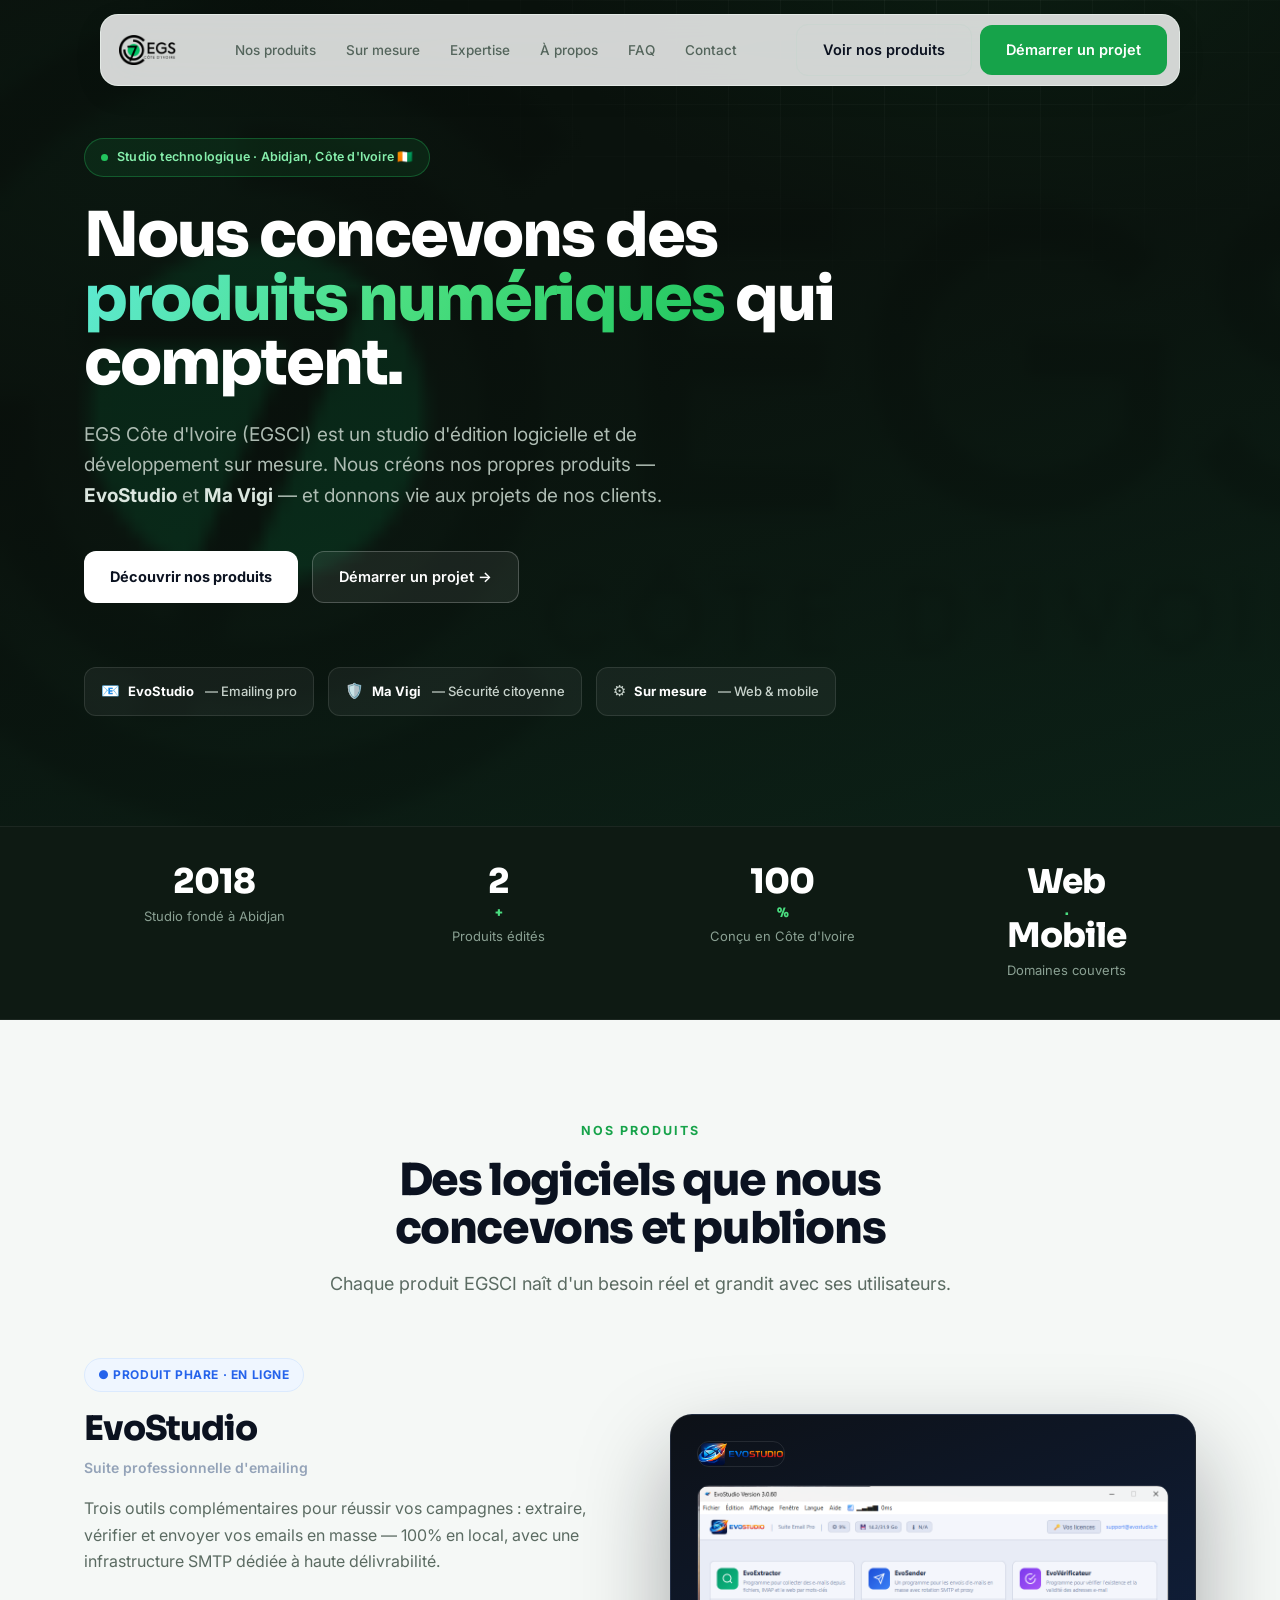
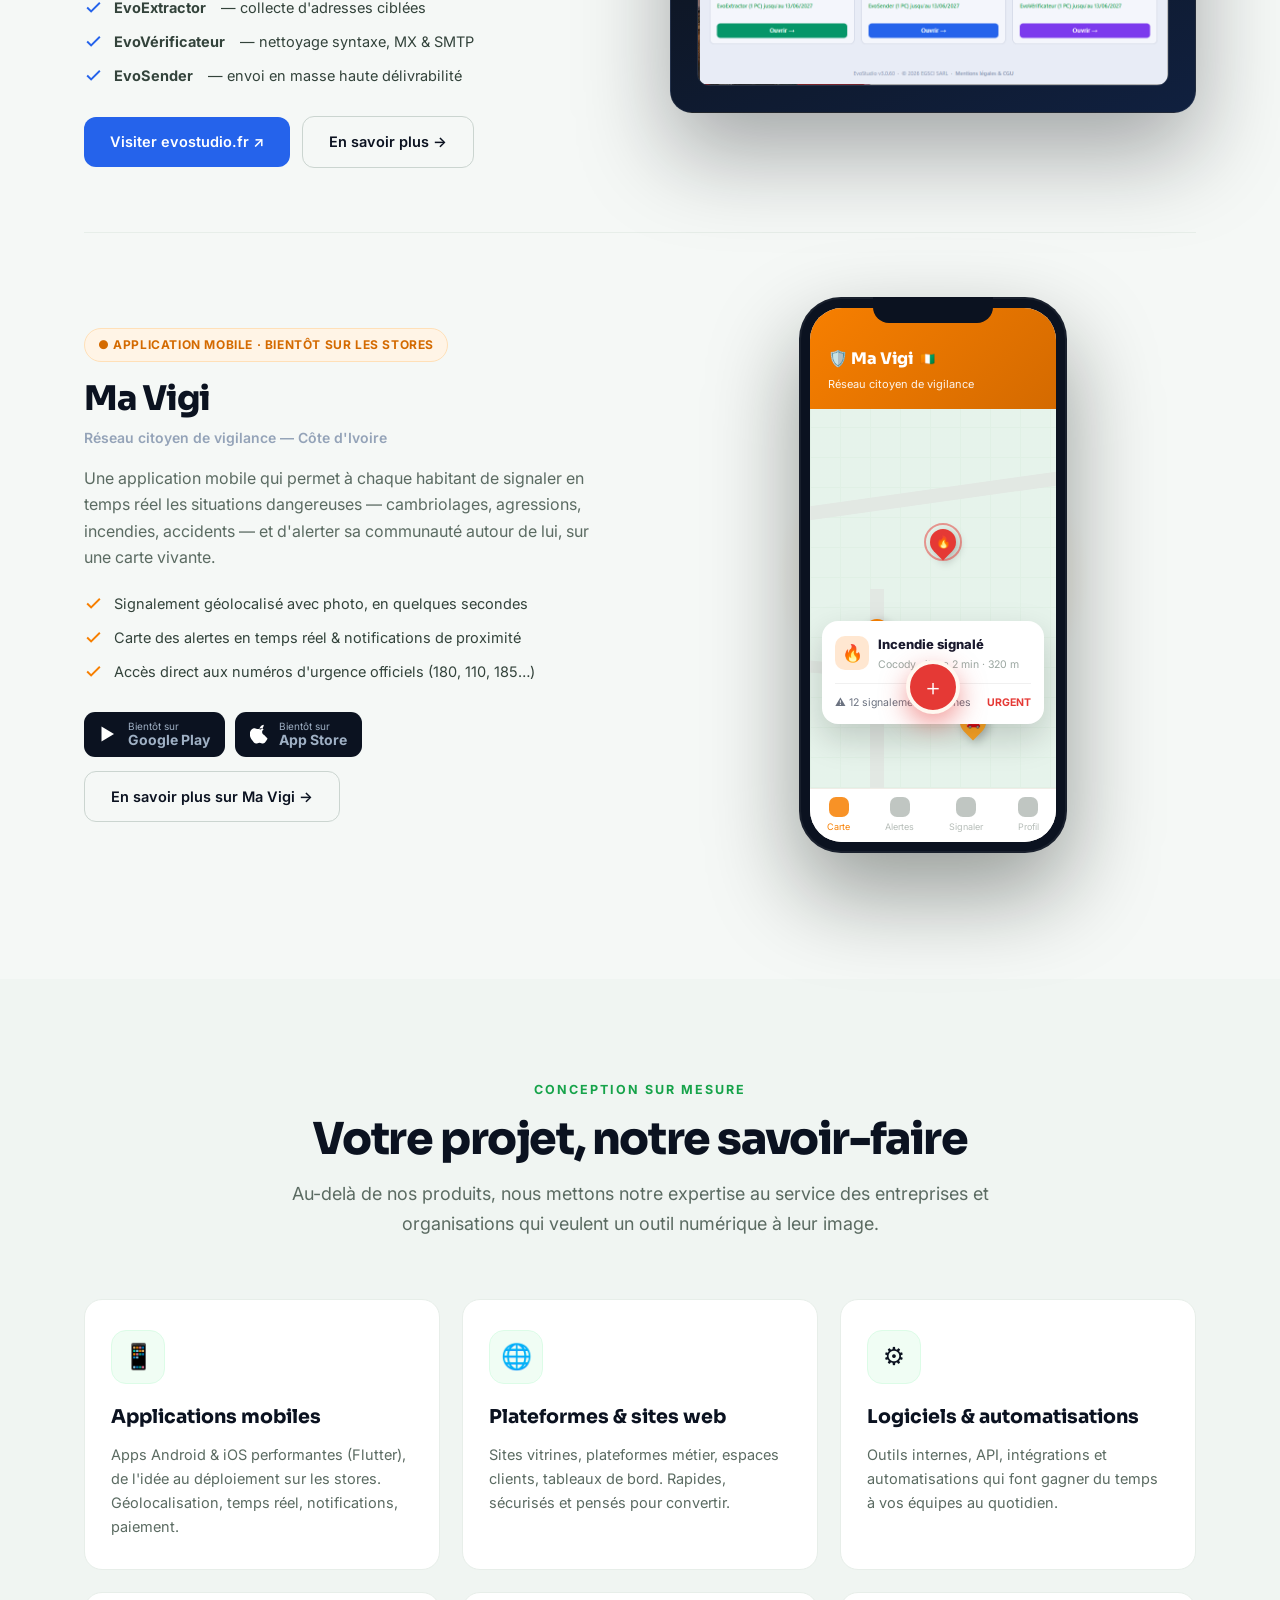
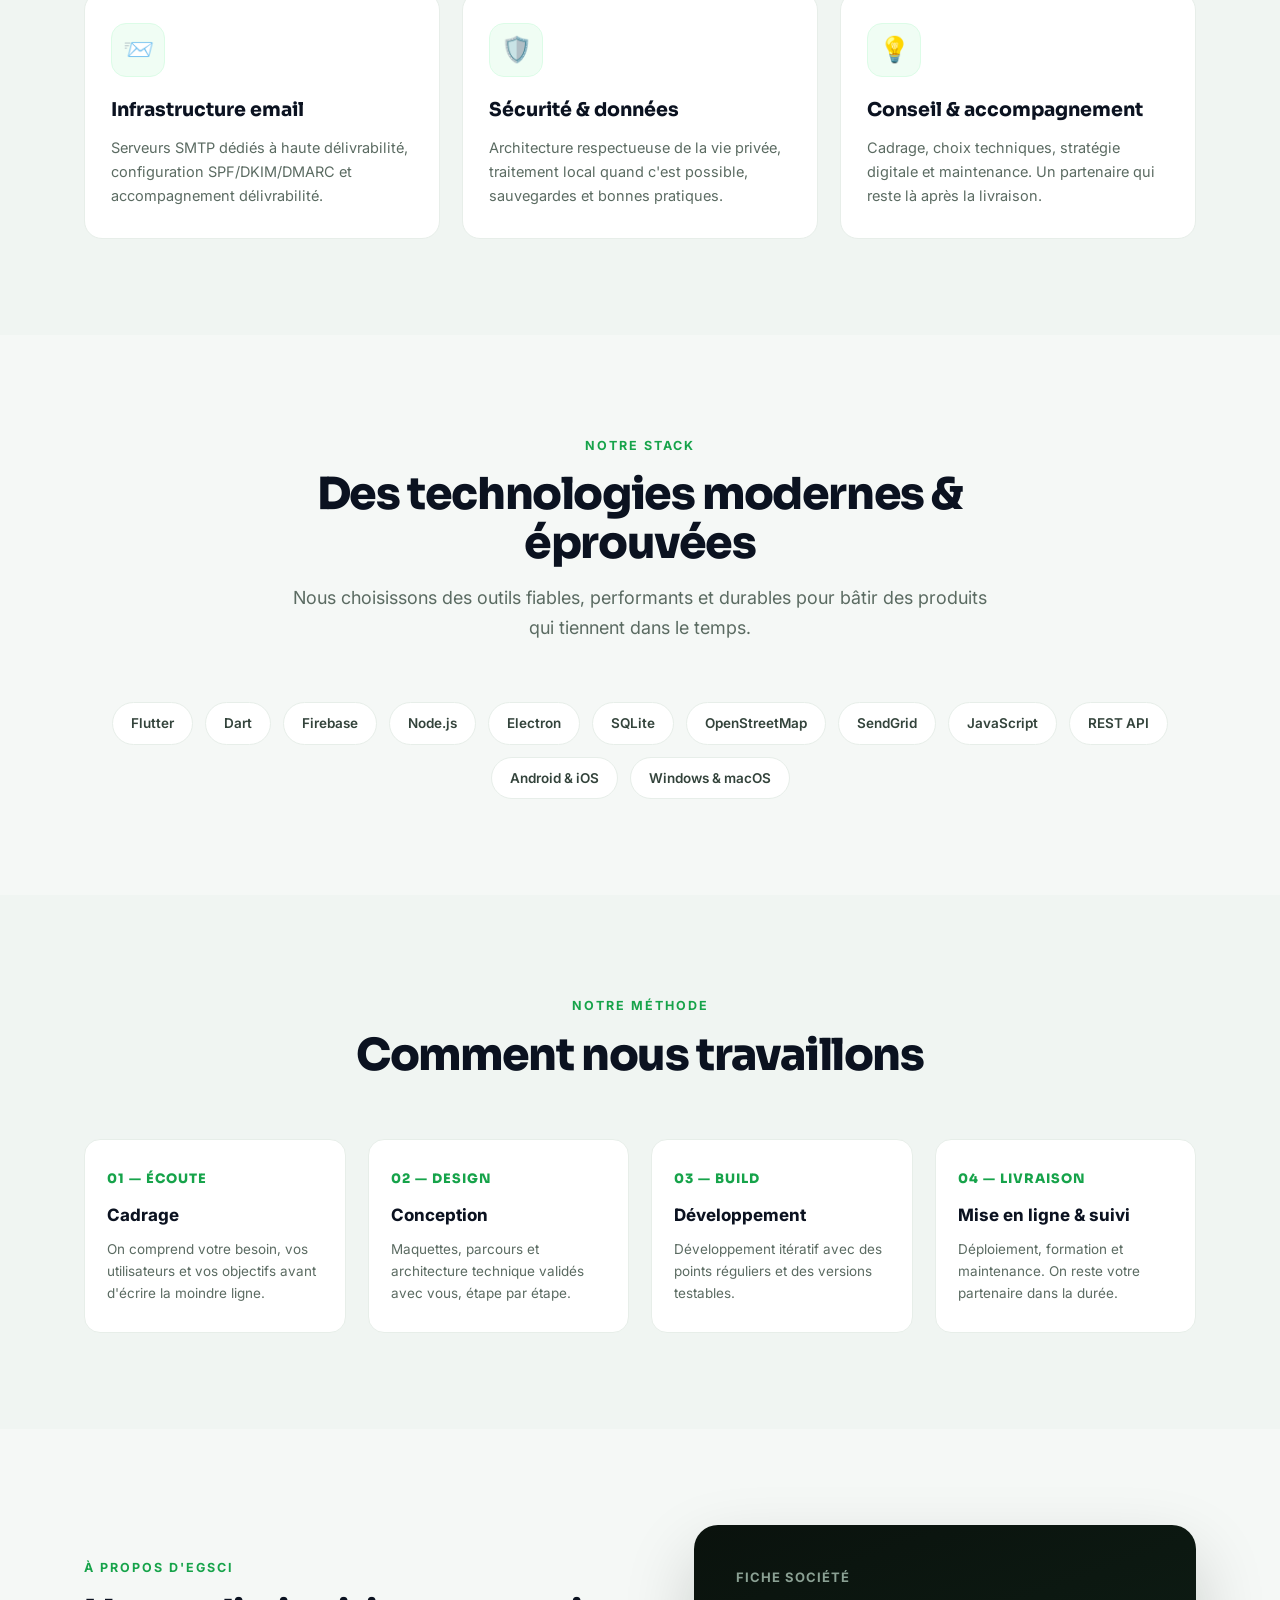
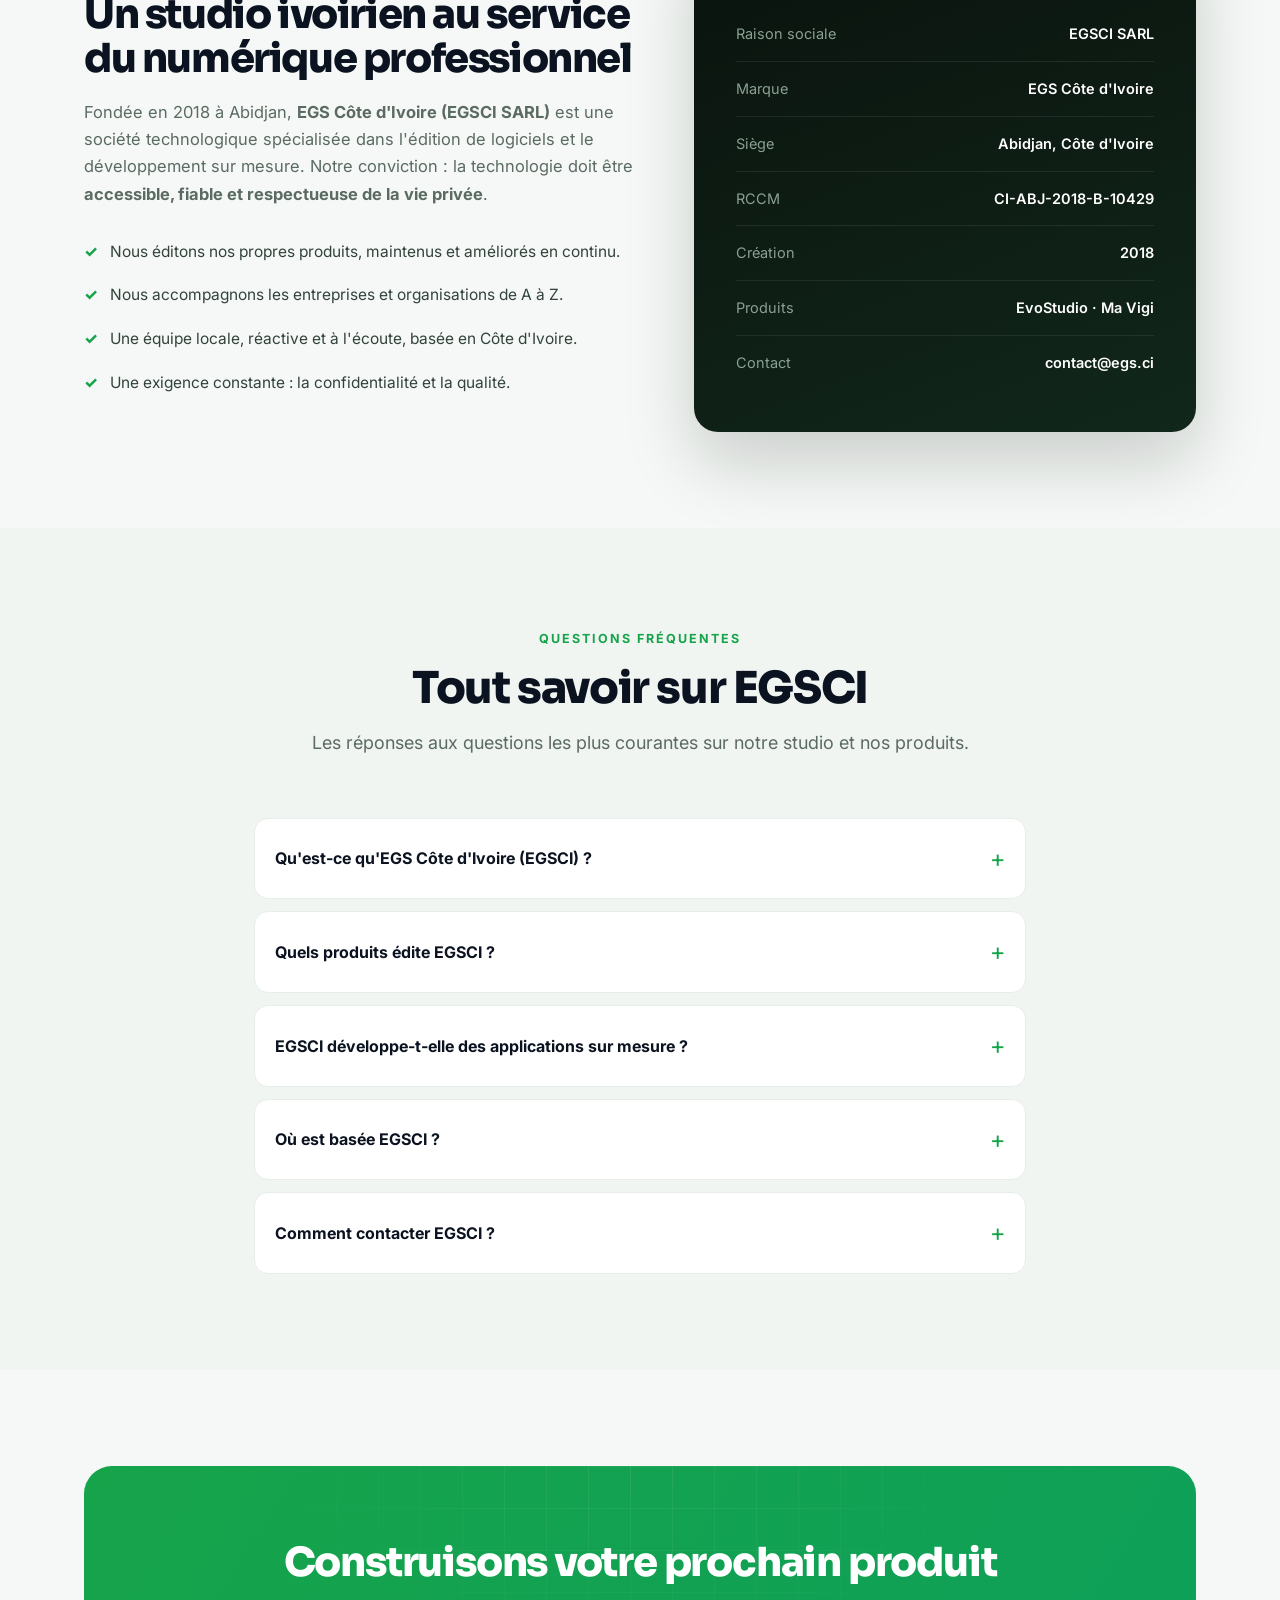
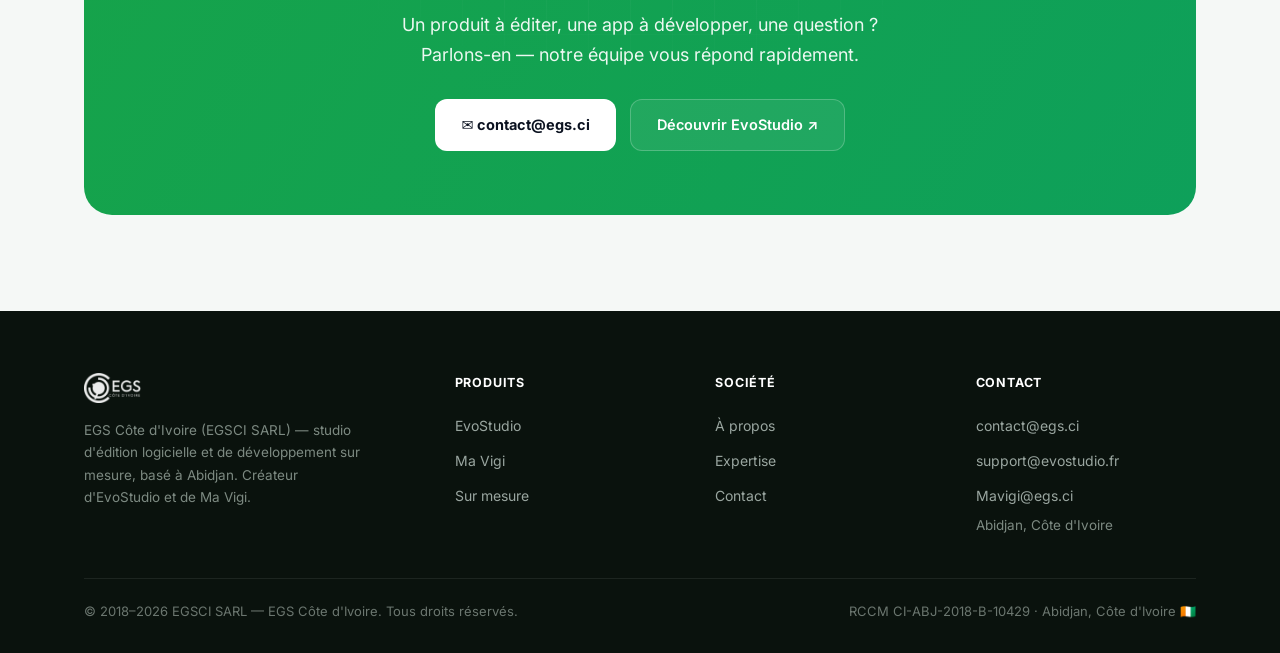
==== index.html @ daf104d6 "Liens Ma Vigi: mavigi.egs.ci -> mavigi.ci" ====
<!DOCTYPE html>
<html lang="fr">
<head>
<meta charset="UTF-8" />
<meta name="viewport" content="width=device-width, initial-scale=1.0" />
<title>EGS Côte d'Ivoire — Studio de logiciels & solutions numériques</title>
<meta name="description" content="EGSCI (EGS Côte d'Ivoire) est un studio technologique basé à Abidjan. Nous éditons des produits — EvoStudio (emailing) et Ma Vigi (sécurité citoyenne) — et concevons des applications sur mesure." />
<meta name="keywords" content="EGSCI, EGS Côte d'Ivoire, EvoStudio, Ma Vigi, développement application Abidjan, logiciel sur mesure Côte d'Ivoire, application mobile Flutter, studio numérique" />
<meta name="author" content="EGSCI SARL" />
<meta name="robots" content="index, follow, max-image-preview:large" />
<meta name="theme-color" content="#0c1410" />
<link rel="canonical" href="https://egs.ci/" />
<link rel="icon" href="/favicon.png" type="image/png" />
<meta property="og:type" content="website" />
<meta property="og:site_name" content="EGS Côte d'Ivoire" />
<meta property="og:locale" content="fr_FR" />
<meta property="og:title" content="EGS Côte d'Ivoire — Studio de logiciels & solutions numériques" />
<meta property="og:description" content="Studio technologique à Abidjan. Éditeur d'EvoStudio et de Ma Vigi, créateur d'applications sur mesure." />
<meta property="og:url" content="https://egs.ci/" />
<meta property="og:image" content="https://egs.ci/logo-egsci.png" />
<meta name="twitter:card" content="summary_large_image" />
<meta name="twitter:title" content="EGS Côte d'Ivoire" />
<meta name="twitter:description" content="Studio de logiciels & solutions numériques — Abidjan, Côte d'Ivoire." />
<meta name="twitter:image" content="https://egs.ci/logo-egsci.png" />
<script type="application/ld+json">
{"@context":"https://schema.org","@graph":[
 {"@type":"Organization","@id":"https://egs.ci/#org","name":"EGS Côte d'Ivoire","legalName":"EGSCI SARL","alternateName":"EGSCI","url":"https://egs.ci/","logo":"https://egs.ci/logo-egsci.png","email":"contact@egs.ci","foundingDate":"2018","address":{"@type":"PostalAddress","addressLocality":"Abidjan","addressCountry":"CI"},"areaServed":["CI","FR"],"identifier":"RCCM CI-ABJ-2018-B-10429","makesOffer":[{"@type":"Offer","itemOffered":{"@type":"SoftwareApplication","name":"EvoStudio","applicationCategory":"BusinessApplication"}},{"@type":"Offer","itemOffered":{"@type":"MobileApplication","name":"Ma Vigi","applicationCategory":"LifestyleApplication"}}]},
 {"@type":"WebSite","@id":"https://egs.ci/#website","url":"https://egs.ci/","name":"EGS Côte d'Ivoire","inLanguage":"fr-FR","publisher":{"@id":"https://egs.ci/#org"}},
 {"@type":"SoftwareApplication","name":"EvoStudio","operatingSystem":"Windows, macOS","applicationCategory":"BusinessApplication","url":"https://evostudio.fr/","inLanguage":"fr-FR","publisher":{"@id":"https://egs.ci/#org"},"description":"Suite professionnelle d'emailing : extraction, vérification et envoi d'emails en masse."},
 {"@type":"MobileApplication","name":"Ma Vigi","operatingSystem":"Android, iOS","applicationCategory":"LifestyleApplication","url":"https://mavigi.ci/","inLanguage":"fr-FR","publisher":{"@id":"https://egs.ci/#org"},"description":"Application de signalement de dangers et de vigilance citoyenne en Côte d'Ivoire."},
 {"@type":"FAQPage","@id":"https://egs.ci/#faq","mainEntity":[
   {"@type":"Question","name":"Qu'est-ce qu'EGS Côte d'Ivoire (EGSCI) ?","acceptedAnswer":{"@type":"Answer","text":"EGSCI SARL est une société technologique ivoirienne fondée en 2018 à Abidjan, spécialisée dans l'édition de logiciels et le développement d'applications sur mesure. Elle édite la suite d'emailing EvoStudio et l'application de sécurité citoyenne Ma Vigi."}},
   {"@type":"Question","name":"Quels produits édite EGSCI ?","acceptedAnswer":{"@type":"Answer","text":"EGSCI édite EvoStudio, une suite professionnelle d'emailing (extraction, vérification et envoi d'emails en masse), et Ma Vigi, une application mobile de signalement de dangers et de vigilance citoyenne en Côte d'Ivoire."}},
   {"@type":"Question","name":"EGSCI développe-t-elle des applications sur mesure ?","acceptedAnswer":{"@type":"Answer","text":"Oui. Au-delà de ses propres produits, EGSCI conçoit des applications mobiles Android et iOS, des plateformes web, des logiciels métier et des automatisations pour les entreprises et organisations."}},
   {"@type":"Question","name":"Où est basée EGSCI ?","acceptedAnswer":{"@type":"Answer","text":"EGSCI est basée à Abidjan, en Côte d'Ivoire (RCCM CI-ABJ-2018-B-10429), et intervient localement comme à l'international."}},
   {"@type":"Question","name":"Comment contacter EGSCI ?","acceptedAnswer":{"@type":"Answer","text":"Par email à contact@egs.ci pour toute demande générale, partenariat ou projet de développement sur mesure."}}
 ]}
]}
</script>
<link rel="preconnect" href="https://fonts.googleapis.com" crossorigin />
<link rel="preconnect" href="https://fonts.gstatic.com" crossorigin />
<link href="https://fonts.googleapis.com/css2?family=Inter:wght@400;500;600;700;800;900&family=Sora:wght@600;700;800&display=swap" rel="stylesheet" />
<style>
:root{
  --green:#16a34a;--green-2:#0ea05a;--green-dark:#15803d;--green-dim:#dcfce7;--green-soft:#f0fdf4;
  --ci-orange:#f77f00;--ci-orange-dk:#d46a00;--ci-green:#009a44;--ci-red:#e53935;
  --evo-blue:#2563eb;--evo-blue-dk:#1d4ed8;
  --ink:#0b1220;--slate:#5b6b62;--slate-2:#94a3b8;
  --line:#e7eee9;
  --bg:#f5f8f6;--bg2:#ffffff;--bg3:#f0f5f2;
  --night:#0a120d;--night-2:#0e1a13;
}
*{margin:0;padding:0;box-sizing:border-box}
html{scroll-behavior:smooth}
body{font-family:'Inter',system-ui,sans-serif;background:var(--bg);color:var(--ink);line-height:1.65;-webkit-font-smoothing:antialiased;overflow-x:hidden}
a{text-decoration:none;color:inherit}
img{max-width:100%;height:auto;display:block}
h1,h2,h3,.font-display{font-family:'Sora','Inter',sans-serif}
.wrap{max-width:1160px;margin:0 auto;padding:0 24px}
.btn{display:inline-flex;align-items:center;gap:8px;font-weight:600;font-size:14.5px;padding:13px 26px;cursor:pointer;border:none;transition:all .2s;font-family:inherit;white-space:nowrap;border-radius:12px}
.btn-primary{background:var(--green);color:#fff}
.btn-primary:hover{background:var(--green-dark);box-shadow:0 12px 28px rgba(22,163,74,.32);transform:translateY(-2px)}
.btn-white{background:#fff;color:var(--ink);font-weight:700}
.btn-white:hover{transform:translateY(-2px);box-shadow:0 14px 34px rgba(0,0,0,.28)}
.btn-ghost{background:rgba(255,255,255,.07);color:#fff;border:1px solid rgba(255,255,255,.22)}
.btn-ghost:hover{background:rgba(255,255,255,.14);border-color:rgba(255,255,255,.4)}
.btn-outline{background:transparent;color:var(--ink);border:1px solid #cbd5d0}
.btn-outline:hover{border-color:var(--green);color:var(--green);background:var(--green-soft)}

/* NAV */
.nav-wrap{position:sticky;top:14px;z-index:100;padding:0 24px;pointer-events:none}
.nav{max-width:1080px;margin:0 auto;display:flex;align-items:center;justify-content:space-between;
  background:rgba(255,255,255,.82);backdrop-filter:blur(20px) saturate(160%);-webkit-backdrop-filter:blur(20px) saturate(160%);
  border:1px solid rgba(231,238,233,.9);border-radius:18px;padding:9px 12px 9px 18px;gap:16px;pointer-events:all;box-shadow:0 8px 30px rgba(11,18,13,.07)}
.brand{display:flex;align-items:center;gap:10px;flex-shrink:0}
.brand img{height:30px;width:auto}
.nav-links{display:flex;gap:2px;align-items:center}
.nav-links a{color:#54655c;font-weight:500;font-size:13.5px;padding:9px 14px;border-radius:10px;transition:all .15s}
.nav-links a:hover{color:var(--ink);background:#eef5f0}
.nav-cta{display:flex;gap:8px;align-items:center;flex-shrink:0}
.nav-burger{display:none;background:none;border:none;cursor:pointer;padding:6px;color:var(--ink)}
.nav-burger svg{display:block;width:22px;height:22px;stroke:currentColor;fill:none;stroke-width:2;stroke-linecap:round}
.drawer{display:none;position:fixed;inset:0;z-index:200}
.drawer.open{display:block}
.drawer-bg{position:absolute;inset:0;background:rgba(0,0,0,.55);backdrop-filter:blur(3px)}
.drawer-panel{position:absolute;top:0;right:0;bottom:0;width:280px;background:var(--night);padding:26px 22px;display:flex;flex-direction:column;gap:4px}
.drawer-panel a{color:rgba(255,255,255,.78);font-size:15px;font-weight:500;padding:14px 0;border-bottom:1px solid rgba(255,255,255,.08)}
.drawer-panel .btn{margin-top:18px;justify-content:center}
.drawer-close{align-self:flex-end;background:none;border:none;color:#9aa6a0;cursor:pointer;padding:4px;margin-bottom:6px}
.drawer-close svg{width:24px;height:24px;stroke:currentColor;fill:none;stroke-width:2;stroke-linecap:round}
@media(max-width:900px){.nav-links{display:none}.nav-cta .btn-outline{display:none}.nav-burger{display:block}}

/* HERO */
.hero{position:relative;overflow:hidden;padding:138px 0 110px;margin-top:-72px;
  background:
   radial-gradient(900px 500px at 80% -5%,rgba(34,197,94,.28),transparent 55%),
   radial-gradient(700px 500px at 10% 20%,rgba(14,160,90,.16),transparent 55%),
   linear-gradient(165deg,#0a120d 50%,#0c2117 100%)}
.hero:after{content:"";position:absolute;inset:0;background-image:linear-gradient(rgba(255,255,255,.04) 1px,transparent 1px),linear-gradient(90deg,rgba(255,255,255,.04) 1px,transparent 1px);background-size:52px 52px;mask-image:radial-gradient(800px 460px at 72% 0,#000,transparent 72%);pointer-events:none;z-index:2}
.hero-video{position:absolute;inset:0;width:100%;height:100%;object-fit:cover;z-index:0;opacity:.5}
.hero-overlay{position:absolute;inset:0;z-index:1;pointer-events:none;background:linear-gradient(165deg,rgba(10,18,13,.78) 35%,rgba(12,33,23,.72) 100%)}
.hero .wrap{position:relative;z-index:3}
.eyebrow{display:inline-flex;align-items:center;gap:9px;background:rgba(34,197,94,.1);border:1px solid rgba(34,197,94,.32);color:#86efac;font-size:12.5px;font-weight:600;padding:8px 16px;border-radius:999px;margin-bottom:26px;letter-spacing:.2px}
.eyebrow .dot{width:7px;height:7px;border-radius:50%;background:#22c55e;animation:pulse 2.2s infinite}
@keyframes pulse{0%{box-shadow:0 0 0 0 rgba(34,197,94,.55)}70%{box-shadow:0 0 0 9px rgba(34,197,94,0)}100%{box-shadow:0 0 0 0 rgba(34,197,94,0)}}
.hero h1{color:#fff;font-size:62px;line-height:1.04;font-weight:800;letter-spacing:-2px;max-width:880px;margin-bottom:24px}
.hero h1 .hl{background:linear-gradient(120deg,#5eead4,#4ade80,#22c55e);-webkit-background-clip:text;background-clip:text;-webkit-text-fill-color:transparent}
.hero p.sub{color:#aebcb3;font-size:19px;max-width:640px;margin-bottom:40px;line-height:1.6}
.hero-cta{display:flex;gap:14px;flex-wrap:wrap}
.hero-meta{display:flex;gap:14px;margin-top:64px;flex-wrap:wrap}
.chip{display:inline-flex;align-items:center;gap:8px;background:rgba(255,255,255,.05);border:1px solid rgba(255,255,255,.1);border-radius:12px;padding:11px 16px;color:#c8d3cc;font-size:13px;font-weight:500}
.chip b{color:#fff}
.chip .ic{font-size:15px}
@media(max-width:900px){.hero{padding:120px 0 80px}.hero h1{font-size:40px;letter-spacing:-1px}.hero p.sub{font-size:17px}}

/* MARQUEE / stats */
.stat-band{background:var(--night-2);border-top:1px solid rgba(255,255,255,.06);border-bottom:1px solid rgba(255,255,255,.06)}
.stat-band .wrap{display:grid;grid-template-columns:repeat(4,1fr);gap:24px;padding-top:38px;padding-bottom:38px}
.stat{text-align:center}
.stat b{display:block;font-family:'Sora';color:#fff;font-size:34px;font-weight:800;letter-spacing:-1px;line-height:1}
.stat b .u{color:#4ade80}
.stat span{color:#8aa093;font-size:13px;margin-top:7px;display:block}
@media(max-width:680px){.stat-band .wrap{grid-template-columns:1fr 1fr;gap:30px 16px}}

/* SECTION */
section{padding:96px 0}
.sec-head{max-width:720px;margin:0 auto 60px;text-align:center}
.kicker{display:inline-block;color:var(--green);font-weight:700;font-size:12.5px;letter-spacing:2px;text-transform:uppercase;margin-bottom:14px}
.sec-head h2{font-size:44px;font-weight:800;letter-spacing:-1.4px;line-height:1.1;margin-bottom:16px}
.sec-head p{color:var(--slate);font-size:18px}
@media(max-width:900px){section{padding:70px 0}.sec-head h2{font-size:32px}}

/* PRODUITS — featured rows */
.prod{display:grid;grid-template-columns:1fr 1fr;gap:60px;align-items:center;margin-bottom:30px}
.prod.rev .prod-visual{order:2}
.prod-tag{display:inline-flex;align-items:center;gap:8px;font-size:12px;font-weight:700;letter-spacing:.6px;text-transform:uppercase;padding:6px 13px;border-radius:999px;margin-bottom:18px}
.prod h3{font-size:34px;font-weight:800;letter-spacing:-1px;line-height:1.12;margin-bottom:8px}
.prod .role{color:var(--slate-2);font-size:14px;font-weight:600;margin-bottom:16px}
.prod p.desc{color:var(--slate);font-size:16px;margin-bottom:22px}
.feat{list-style:none;margin-bottom:28px;display:grid;gap:10px}
.feat li{display:flex;gap:11px;align-items:flex-start;font-size:14.5px;color:#33433b}
.feat li svg{width:19px;height:19px;flex-shrink:0;margin-top:2px}
.prod-cta{display:flex;gap:12px;flex-wrap:wrap;align-items:center}
.store-badges{display:flex;gap:10px;flex-wrap:wrap}
.store{display:inline-flex;align-items:center;gap:9px;background:#0b1220;color:#fff;border-radius:11px;padding:9px 15px;font-size:12px;line-height:1.1}
.store b{font-size:14px;font-weight:700;display:block}
.store span{font-size:10px;color:#9fb0c4}
.store svg{width:20px;height:20px;fill:#fff}
.soon{font-size:12.5px;color:var(--ci-orange-dk);font-weight:700;background:#fff4e6;border:1px solid #ffe0b8;padding:7px 13px;border-radius:999px}

/* EvoStudio visual */
.evo-frame{background:linear-gradient(160deg,#0d1117,#10203f);border-radius:22px;padding:26px;box-shadow:0 40px 90px rgba(13,17,23,.35);border:1px solid rgba(255,255,255,.08)}
.evo-frame img{border-radius:12px;border:1px solid rgba(255,255,255,.1)}
.evo-frame .evlogo{height:26px;margin-bottom:18px;opacity:.96}

/* Ma Vigi phone mockup */
.phone-stage{display:flex;justify-content:center;position:relative}
.phone-stage:before{content:"";position:absolute;width:340px;height:340px;border-radius:50%;background:radial-gradient(circle,rgba(247,127,0,.22),transparent 65%);top:50%;left:50%;transform:translate(-50%,-50%);z-index:0}
.phone{position:relative;z-index:2;width:268px;height:556px;background:#0b1220;border-radius:42px;padding:11px;box-shadow:0 40px 90px rgba(11,18,13,.4),inset 0 0 0 2px rgba(255,255,255,.06)}
.phone .screen{width:100%;height:100%;border-radius:32px;overflow:hidden;position:relative;background:#fff8f0;display:flex;flex-direction:column}
.phone .notch{position:absolute;top:0;left:50%;transform:translateX(-50%);width:120px;height:26px;background:#0b1220;border-radius:0 0 16px 16px;z-index:5}
.mv-top{background:linear-gradient(135deg,var(--ci-orange),var(--ci-orange-dk));color:#fff;padding:38px 18px 16px;flex-shrink:0}
.mv-top .t{font-family:'Sora';font-weight:800;font-size:16px;display:flex;align-items:center;gap:7px}
.mv-top .s{font-size:11px;opacity:.92;margin-top:2px}
.mv-map{flex:1;position:relative;background:
  linear-gradient(rgba(0,154,68,.06),rgba(0,154,68,.06)),
  repeating-linear-gradient(0deg,#eef5ef 0 1px,transparent 1px 30px),
  repeating-linear-gradient(90deg,#eef5ef 0 1px,transparent 1px 30px),#f4f9f5;overflow:hidden}
.mv-road{position:absolute;background:#e2e8e3}
.pin{position:absolute;width:26px;height:26px;border-radius:50% 50% 50% 0;transform:rotate(-45deg);box-shadow:0 4px 10px rgba(0,0,0,.25);display:flex;align-items:center;justify-content:center}
.pin i{transform:rotate(45deg);font-style:normal;font-size:12px}
.pin.r{background:var(--ci-red)}.pin.o{background:var(--ci-orange)}.pin.y{background:#ffa726}
.pin.pulse:after{content:"";position:absolute;inset:-6px;border-radius:50%;border:2px solid var(--ci-red);opacity:.5;animation:ping 1.8s infinite}
@keyframes ping{0%{transform:scale(.7);opacity:.6}100%{transform:scale(1.8);opacity:0}}
.mv-card{position:absolute;left:12px;right:12px;bottom:64px;background:#fff;border-radius:16px;padding:13px;box-shadow:0 14px 34px rgba(11,18,13,.18);z-index:4}
.mv-card .hd{display:flex;align-items:center;gap:9px}
.mv-card .ico{width:34px;height:34px;border-radius:10px;background:#ffe7d1;display:flex;align-items:center;justify-content:center;font-size:17px}
.mv-card .ti{font-weight:800;font-size:13px;color:#1a1a2e}
.mv-card .me{font-size:10.5px;color:#9aa6a0}
.mv-card .bar{height:1px;background:#f0f0f0;margin:10px 0}
.mv-card .row{display:flex;justify-content:space-between;font-size:10.5px;color:#6b7280}
.mv-tab{height:54px;background:#fff;border-top:1px solid #f0ece6;display:flex;align-items:center;justify-content:space-around;flex-shrink:0}
.mv-tab .tb{display:flex;flex-direction:column;align-items:center;gap:3px;font-size:9px;color:#b6bdb8}
.mv-tab .tb.on{color:var(--ci-orange)}
.mv-tab .tb .d{width:20px;height:20px;border-radius:7px;background:currentColor;opacity:.85}
.mv-fab{position:absolute;bottom:74px;left:50%;transform:translateX(-50%);width:54px;height:54px;border-radius:50%;background:var(--ci-red);box-shadow:0 10px 26px rgba(229,57,53,.5);display:flex;align-items:center;justify-content:center;color:#fff;font-size:22px;z-index:6;border:4px solid #fff8f0}
@media(max-width:900px){.prod{grid-template-columns:1fr;gap:34px}.prod.rev .prod-visual{order:0}.prod h3{font-size:28px}}

/* SUR MESURE */
.svc-grid{display:grid;grid-template-columns:repeat(3,1fr);gap:22px}
.svc{background:var(--bg2);border:1px solid var(--line);border-radius:18px;padding:30px 26px;transition:.2s;position:relative;overflow:hidden}
.svc:hover{transform:translateY(-5px);box-shadow:0 22px 46px rgba(11,40,24,.1);border-color:#c9e6d4}
.svc .ic{width:54px;height:54px;border-radius:15px;background:var(--green-soft);border:1px solid var(--green-dim);display:flex;align-items:center;justify-content:center;font-size:25px;margin-bottom:18px}
.svc h4{font-size:19px;font-weight:750;margin-bottom:10px;font-family:'Sora'}
.svc p{color:var(--slate);font-size:14.5px}
@media(max-width:900px){.svc-grid{grid-template-columns:1fr}}

/* TECH strip */
.tech{display:flex;flex-wrap:wrap;gap:12px;justify-content:center;margin-top:8px}
.tech span{background:var(--bg2);border:1px solid var(--line);border-radius:999px;padding:9px 18px;font-size:13.5px;font-weight:600;color:#33433b}

/* PROCESS */
.steps{display:grid;grid-template-columns:repeat(4,1fr);gap:22px;counter-reset:s}
.step{background:var(--bg2);border:1px solid var(--line);border-radius:16px;padding:28px 22px;position:relative}
.step .n{font-family:'Sora';font-size:13px;font-weight:800;color:var(--green);letter-spacing:1px;margin-bottom:12px}
.step h4{font-size:17px;font-weight:750;margin-bottom:8px}
.step p{color:var(--slate);font-size:13.5px}
@media(max-width:900px){.steps{grid-template-columns:1fr 1fr}}
@media(max-width:520px){.steps{grid-template-columns:1fr}}

/* ABOUT */
.split{display:grid;grid-template-columns:1.05fr .95fr;gap:56px;align-items:center}
.about-card{background:linear-gradient(160deg,var(--night),#11271b);border-radius:24px;padding:42px;color:#fff;box-shadow:0 30px 70px rgba(11,18,13,.18)}
.about-card .row{display:flex;justify-content:space-between;padding:15px 0;border-bottom:1px solid rgba(255,255,255,.08);font-size:14.5px}
.about-card .row:last-child{border-bottom:none}
.about-card .row span{color:#8aa093}.about-card .row b{color:#fff;font-weight:600}
.lead-list{list-style:none;margin-top:22px}
.lead-list li{display:flex;gap:12px;align-items:flex-start;padding:9px 0;font-size:15.5px;color:#33433b}
.lead-list li:before{content:"✓";color:var(--green);font-weight:800;flex-shrink:0}
@media(max-width:900px){.split{grid-template-columns:1fr;gap:36px}}

/* CTA */
.cta-band{background:linear-gradient(120deg,var(--green),var(--green-2));border-radius:28px;padding:64px 48px;text-align:center;color:#fff;position:relative;overflow:hidden}
.cta-band:after{content:"";position:absolute;inset:0;background-image:linear-gradient(rgba(255,255,255,.08) 1px,transparent 1px),linear-gradient(90deg,rgba(255,255,255,.08) 1px,transparent 1px);background-size:42px 42px;mask-image:radial-gradient(560px 320px at 50% 0,#000,transparent 70%)}
.cta-band > *{position:relative;z-index:2}
.cta-band h2{font-size:40px;font-weight:800;letter-spacing:-1.2px;margin-bottom:14px}
.cta-band p{color:rgba(255,255,255,.92);font-size:18px;margin-bottom:30px;max-width:540px;margin-left:auto;margin-right:auto}
@media(max-width:900px){.cta-band{padding:46px 26px}.cta-band h2{font-size:30px}}

/* FAQ */
.faq-list{display:flex;flex-direction:column;gap:12px}
.faq-q{background:var(--bg2);border:1px solid var(--line);border-radius:14px;padding:4px 20px;transition:.2s}
.faq-q[open]{border-color:#c9e6d4;box-shadow:0 10px 28px rgba(11,40,24,.06)}
.faq-q summary{list-style:none;cursor:pointer;font-weight:700;font-size:16px;padding:16px 0;display:flex;justify-content:space-between;align-items:center;gap:14px;color:var(--ink)}
.faq-q summary::-webkit-details-marker{display:none}
.faq-q summary:after{content:"+";color:var(--green);font-size:24px;font-weight:400;transition:transform .2s;flex-shrink:0}
.faq-q[open] summary:after{transform:rotate(45deg)}
.faq-q > div{padding:0 0 18px;color:var(--slate);font-size:15px;line-height:1.7}
.faq-q > div a{color:var(--green);font-weight:600}

/* FOOTER */
footer{background:var(--night);color:#9aa6a0;padding:62px 0 30px;font-size:14px}
.foot-grid{display:grid;grid-template-columns:1.5fr 1fr 1fr 1fr;gap:40px;margin-bottom:42px}
.foot-grid .lg{height:30px;margin-bottom:16px;filter:brightness(0) invert(1) opacity(.92)}
.foot-grid p{color:#7d8a82;font-size:13.5px;max-width:280px}
.foot-col h5{color:#fff;font-size:12.5px;font-weight:700;text-transform:uppercase;letter-spacing:.8px;margin-bottom:14px}
.foot-col a{display:block;color:#9aa6a0;padding:6px 0;font-size:14px;transition:.15s}
.foot-col a:hover{color:#4ade80}
.foot-bottom{border-top:1px solid rgba(255,255,255,.08);padding-top:22px;display:flex;justify-content:space-between;flex-wrap:wrap;gap:10px;font-size:13px;color:#6b766f}
@media(max-width:900px){.foot-grid{grid-template-columns:1fr 1fr;gap:30px}}
</style>
</head>
<body>

<!-- NAV -->
<div class="nav-wrap">
  <nav class="nav">
    <a href="/" class="brand"><img src="/logo-egsci.png" alt="EGS Côte d'Ivoire" /></a>
    <div class="nav-links">
      <a href="#produits">Nos produits</a>
      <a href="#surmesure">Sur mesure</a>
      <a href="#expertise">Expertise</a>
      <a href="#apropos">À propos</a>
      <a href="#faq">FAQ</a>
      <a href="#contact">Contact</a>
    </div>
    <div class="nav-cta">
      <a href="#produits" class="btn btn-outline">Voir nos produits</a>
      <a href="#contact" class="btn btn-primary">Démarrer un projet</a>
      <button class="nav-burger" onclick="document.getElementById('drawer').classList.add('open')" aria-label="Menu">
        <svg viewBox="0 0 24 24"><line x1="3" y1="6" x2="21" y2="6"/><line x1="3" y1="12" x2="21" y2="12"/><line x1="3" y1="18" x2="21" y2="18"/></svg>
      </button>
    </div>
  </nav>
</div>

<div class="drawer" id="drawer">
  <div class="drawer-bg" onclick="document.getElementById('drawer').classList.remove('open')"></div>
  <div class="drawer-panel">
    <button class="drawer-close" onclick="document.getElementById('drawer').classList.remove('open')" aria-label="Fermer">
      <svg viewBox="0 0 24 24"><line x1="6" y1="6" x2="18" y2="18"/><line x1="18" y1="6" x2="6" y2="18"/></svg>
    </button>
    <a href="#produits" onclick="document.getElementById('drawer').classList.remove('open')">Nos produits</a>
    <a href="#surmesure" onclick="document.getElementById('drawer').classList.remove('open')">Sur mesure</a>
    <a href="#expertise" onclick="document.getElementById('drawer').classList.remove('open')">Expertise</a>
    <a href="#apropos" onclick="document.getElementById('drawer').classList.remove('open')">À propos</a>
    <a href="#faq" onclick="document.getElementById('drawer').classList.remove('open')">FAQ</a>
    <a href="#contact" onclick="document.getElementById('drawer').classList.remove('open')">Contact</a>
    <a href="#contact" onclick="document.getElementById('drawer').classList.remove('open')" class="btn btn-primary">Démarrer un projet</a>
  </div>
</div>

<!-- HERO -->
<header class="hero">
  <video class="hero-video" autoplay muted loop playsinline preload="auto" poster="/logo-egsci.png" aria-hidden="true">
    <source src="/egsci-video.mp4" type="video/mp4" />
  </video>
  <div class="hero-overlay"></div>
  <div class="wrap">
    <span class="eyebrow"><span class="dot"></span> Studio technologique · Abidjan, Côte d'Ivoire 🇨🇮</span>
    <h1>Nous concevons des <span class="hl">produits numériques</span> qui comptent.</h1>
    <p class="sub">EGS Côte d'Ivoire (EGSCI) est un studio d'édition logicielle et de développement sur mesure. Nous créons nos propres produits — <strong style="color:#dbe6df">EvoStudio</strong> et <strong style="color:#dbe6df">Ma Vigi</strong> — et donnons vie aux projets de nos clients.</p>
    <div class="hero-cta">
      <a href="#produits" class="btn btn-white">Découvrir nos produits</a>
      <a href="#contact" class="btn btn-ghost">Démarrer un projet →</a>
    </div>
    <div class="hero-meta">
      <span class="chip"><span class="ic">📧</span> <b>EvoStudio</b>&nbsp;— Emailing pro</span>
      <span class="chip"><span class="ic">🛡️</span> <b>Ma Vigi</b>&nbsp;— Sécurité citoyenne</span>
      <span class="chip"><span class="ic">⚙️</span> <b>Sur mesure</b>&nbsp;— Web & mobile</span>
    </div>
  </div>
</header>

<!-- STATS -->
<div class="stat-band">
  <div class="wrap">
    <div class="stat"><b>2018</b><span>Studio fondé à Abidjan</span></div>
    <div class="stat"><b>2<span class="u">+</span></b><span>Produits édités</span></div>
    <div class="stat"><b>100<span class="u">%</span></b><span>Conçu en Côte d'Ivoire</span></div>
    <div class="stat"><b>Web<span class="u">·</span>Mobile</b><span>Domaines couverts</span></div>
  </div>
</div>

<!-- PRODUITS -->
<section id="produits">
  <div class="wrap">
    <div class="sec-head">
      <div class="kicker">Nos produits</div>
      <h2>Des logiciels que nous concevons et publions</h2>
      <p>Chaque produit EGSCI naît d'un besoin réel et grandit avec ses utilisateurs.</p>
    </div>

    <!-- EvoStudio -->
    <div class="prod">
      <div>
        <span class="prod-tag" style="background:#eff6ff;color:var(--evo-blue);border:1px solid #dbeafe">● Produit phare · En ligne</span>
        <h3>EvoStudio</h3>
        <div class="role">Suite professionnelle d'emailing</div>
        <p class="desc">Trois outils complémentaires pour réussir vos campagnes : extraire, vérifier et envoyer vos emails en masse — 100% en local, avec une infrastructure SMTP dédiée à haute délivrabilité.</p>
        <ul class="feat">
          <li><svg viewBox="0 0 24 24" fill="none" stroke="#2563eb" stroke-width="2.4"><path d="M20 6 9 17l-5-5"/></svg> <b>EvoExtractor</b>&nbsp;— collecte d'adresses ciblées</li>
          <li><svg viewBox="0 0 24 24" fill="none" stroke="#2563eb" stroke-width="2.4"><path d="M20 6 9 17l-5-5"/></svg> <b>EvoVérificateur</b>&nbsp;— nettoyage syntaxe, MX & SMTP</li>
          <li><svg viewBox="0 0 24 24" fill="none" stroke="#2563eb" stroke-width="2.4"><path d="M20 6 9 17l-5-5"/></svg> <b>EvoSender</b>&nbsp;— envoi en masse haute délivrabilité</li>
        </ul>
        <div class="prod-cta">
          <a href="https://evostudio.fr" target="_blank" rel="noopener" class="btn btn-primary" style="background:var(--evo-blue)">Visiter evostudio.fr ↗</a>
          <a href="/evostudio.html" class="btn btn-outline">En savoir plus →</a>
        </div>
      </div>
      <div class="prod-visual">
        <div class="evo-frame">
          <img src="/logoevostudio2.png" alt="EvoStudio" class="evlogo" />
          <img src="/Hub.png" alt="Aperçu de la suite EvoStudio" />
        </div>
      </div>
    </div>

    <hr style="border:none;border-top:1px solid var(--line);margin:64px 0" />

    <!-- Ma Vigi -->
    <div class="prod rev">
      <div class="prod-visual">
        <div class="phone-stage">
          <div class="phone">
            <div class="notch"></div>
            <div class="screen">
              <div class="mv-top">
                <div class="t">🛡️ Ma Vigi <span style="font-size:12px">🇨🇮</span></div>
                <div class="s">Réseau citoyen de vigilance</div>
              </div>
              <div class="mv-map">
                <div class="mv-road" style="top:80px;left:-10px;right:-10px;height:14px;transform:rotate(-8deg)"></div>
                <div class="mv-road" style="top:180px;left:60px;width:14px;height:240px"></div>
                <div class="mv-road" style="top:260px;left:-10px;right:40px;height:12px;transform:rotate(5deg)"></div>
                <div class="pin r pulse" style="top:120px;left:120px"><i>🔥</i></div>
                <div class="pin o" style="top:210px;left:54px"><i>⚠️</i></div>
                <div class="pin y" style="top:300px;left:150px"><i>🚗</i></div>
                <div class="mv-card">
                  <div class="hd">
                    <div class="ico">🔥</div>
                    <div>
                      <div class="ti">Incendie signalé</div>
                      <div class="me">Cocody · il y a 2 min · 320 m</div>
                    </div>
                  </div>
                  <div class="bar"></div>
                  <div class="row"><span>⚠️ 12 signalements proches</span><span style="color:var(--ci-red);font-weight:700">URGENT</span></div>
                </div>
                <div class="mv-fab">＋</div>
              </div>
              <div class="mv-tab">
                <div class="tb on"><div class="d"></div>Carte</div>
                <div class="tb"><div class="d"></div>Alertes</div>
                <div class="tb"><div class="d"></div>Signaler</div>
                <div class="tb"><div class="d"></div>Profil</div>
              </div>
            </div>
          </div>
        </div>
      </div>
      <div>
        <span class="prod-tag" style="background:#fff4e6;color:var(--ci-orange-dk);border:1px solid #ffe0b8">● Application mobile · Bientôt sur les stores</span>
        <h3>Ma Vigi</h3>
        <div class="role">Réseau citoyen de vigilance — Côte d'Ivoire</div>
        <p class="desc">Une application mobile qui permet à chaque habitant de signaler en temps réel les situations dangereuses — cambriolages, agressions, incendies, accidents — et d'alerter sa communauté autour de lui, sur une carte vivante.</p>
        <ul class="feat">
          <li><svg viewBox="0 0 24 24" fill="none" stroke="#f77f00" stroke-width="2.4"><path d="M20 6 9 17l-5-5"/></svg> Signalement géolocalisé avec photo, en quelques secondes</li>
          <li><svg viewBox="0 0 24 24" fill="none" stroke="#f77f00" stroke-width="2.4"><path d="M20 6 9 17l-5-5"/></svg> Carte des alertes en temps réel & notifications de proximité</li>
          <li><svg viewBox="0 0 24 24" fill="none" stroke="#f77f00" stroke-width="2.4"><path d="M20 6 9 17l-5-5"/></svg> Accès direct aux numéros d'urgence officiels (180, 110, 185…)</li>
        </ul>
        <div class="prod-cta">
          <div class="store-badges">
            <span class="store"><svg viewBox="0 0 24 24"><path d="M3 3v18l15-9L3 3z"/></svg><span>Bientôt sur<b>Google Play</b></span></span>
            <span class="store"><svg viewBox="0 0 24 24"><path d="M16.5 1c-1.3.1-2.8.9-3.7 2-0.8.9-1.5 2.3-1.2 3.6 1.4.1 2.8-.7 3.6-1.8.8-1 1.4-2.4 1.3-3.8zM21 17.3c-.5 1.2-.8 1.7-1.5 2.8-1 1.5-2.4 3.4-4.1 3.4-1.5 0-1.9-1-4-1-2 0-2.5 1-4 1-1.7 0-3-1.7-4-3.2C-1 16-1.4 9.6 1.9 6.6c1-1 2.4-1.6 3.7-1.6 1.5 0 2.5 1 3.8 1 1.2 0 1.9-1 3.8-1 1.1 0 2.3.6 3.2 1.6-2.8 1.5-2.3 5.5.6 6.7z"/></svg><span>Bientôt sur<b>App Store</b></span></span>
          </div>
        </div>
        <div class="prod-cta" style="margin-top:14px">
          <a href="/ma-vigi.html" class="btn btn-outline">En savoir plus sur Ma Vigi →</a>
        </div>
      </div>
    </div>
  </div>
</section>

<!-- SUR MESURE -->
<section id="surmesure" style="background:var(--bg3)">
  <div class="wrap">
    <div class="sec-head">
      <div class="kicker">Conception sur mesure</div>
      <h2>Votre projet, notre savoir-faire</h2>
      <p>Au-delà de nos produits, nous mettons notre expertise au service des entreprises et organisations qui veulent un outil numérique à leur image.</p>
    </div>
    <div class="svc-grid">
      <div class="svc">
        <div class="ic">📱</div>
        <h4>Applications mobiles</h4>
        <p>Apps Android & iOS performantes (Flutter), de l'idée au déploiement sur les stores. Géolocalisation, temps réel, notifications, paiement.</p>
      </div>
      <div class="svc">
        <div class="ic">🌐</div>
        <h4>Plateformes & sites web</h4>
        <p>Sites vitrines, plateformes métier, espaces clients, tableaux de bord. Rapides, sécurisés et pensés pour convertir.</p>
      </div>
      <div class="svc">
        <div class="ic">⚙️</div>
        <h4>Logiciels & automatisations</h4>
        <p>Outils internes, API, intégrations et automatisations qui font gagner du temps à vos équipes au quotidien.</p>
      </div>
      <div class="svc">
        <div class="ic">📨</div>
        <h4>Infrastructure email</h4>
        <p>Serveurs SMTP dédiés à haute délivrabilité, configuration SPF/DKIM/DMARC et accompagnement délivrabilité.</p>
      </div>
      <div class="svc">
        <div class="ic">🛡️</div>
        <h4>Sécurité & données</h4>
        <p>Architecture respectueuse de la vie privée, traitement local quand c'est possible, sauvegardes et bonnes pratiques.</p>
      </div>
      <div class="svc">
        <div class="ic">💡</div>
        <h4>Conseil & accompagnement</h4>
        <p>Cadrage, choix techniques, stratégie digitale et maintenance. Un partenaire qui reste là après la livraison.</p>
      </div>
    </div>
  </div>
</section>

<!-- EXPERTISE -->
<section id="expertise">
  <div class="wrap">
    <div class="sec-head">
      <div class="kicker">Notre stack</div>
      <h2>Des technologies modernes & éprouvées</h2>
      <p>Nous choisissons des outils fiables, performants et durables pour bâtir des produits qui tiennent dans le temps.</p>
    </div>
    <div class="tech">
      <span>Flutter</span><span>Dart</span><span>Firebase</span><span>Node.js</span><span>Electron</span>
      <span>SQLite</span><span>OpenStreetMap</span><span>SendGrid</span><span>JavaScript</span><span>REST API</span><span>Android &amp; iOS</span><span>Windows &amp; macOS</span>
    </div>
  </div>
</section>

<!-- PROCESS -->
<section style="background:var(--bg3)">
  <div class="wrap">
    <div class="sec-head">
      <div class="kicker">Notre méthode</div>
      <h2>Comment nous travaillons</h2>
    </div>
    <div class="steps">
      <div class="step"><div class="n">01 — ÉCOUTE</div><h4>Cadrage</h4><p>On comprend votre besoin, vos utilisateurs et vos objectifs avant d'écrire la moindre ligne.</p></div>
      <div class="step"><div class="n">02 — DESIGN</div><h4>Conception</h4><p>Maquettes, parcours et architecture technique validés avec vous, étape par étape.</p></div>
      <div class="step"><div class="n">03 — BUILD</div><h4>Développement</h4><p>Développement itératif avec des points réguliers et des versions testables.</p></div>
      <div class="step"><div class="n">04 — LIVRAISON</div><h4>Mise en ligne & suivi</h4><p>Déploiement, formation et maintenance. On reste votre partenaire dans la durée.</p></div>
    </div>
  </div>
</section>

<!-- A PROPOS -->
<section id="apropos">
  <div class="wrap">
    <div class="split">
      <div>
        <div class="kicker">À propos d'EGSCI</div>
        <h2 style="font-size:40px;font-weight:800;letter-spacing:-1.4px;line-height:1.1;margin-bottom:18px">Un studio ivoirien au service du numérique professionnel</h2>
        <p style="color:var(--slate);font-size:16.5px">Fondée en 2018 à Abidjan, <strong>EGS Côte d'Ivoire (EGSCI SARL)</strong> est une société technologique spécialisée dans l'édition de logiciels et le développement sur mesure. Notre conviction : la technologie doit être <strong>accessible, fiable et respectueuse de la vie privée</strong>.</p>
        <ul class="lead-list">
          <li>Nous éditons nos propres produits, maintenus et améliorés en continu.</li>
          <li>Nous accompagnons les entreprises et organisations de A à Z.</li>
          <li>Une équipe locale, réactive et à l'écoute, basée en Côte d'Ivoire.</li>
          <li>Une exigence constante : la confidentialité et la qualité.</li>
        </ul>
      </div>
      <div class="about-card">
        <div style="font-size:13px;color:#8aa093;text-transform:uppercase;letter-spacing:1px;margin-bottom:18px;font-weight:700">Fiche société</div>
        <div class="row"><span>Raison sociale</span><b>EGSCI SARL</b></div>
        <div class="row"><span>Marque</span><b>EGS Côte d'Ivoire</b></div>
        <div class="row"><span>Siège</span><b>Abidjan, Côte d'Ivoire</b></div>
        <div class="row"><span>RCCM</span><b>CI-ABJ-2018-B-10429</b></div>
        <div class="row"><span>Création</span><b>2018</b></div>
        <div class="row"><span>Produits</span><b>EvoStudio · Ma Vigi</b></div>
        <div class="row"><span>Contact</span><b>contact@egs.ci</b></div>
      </div>
    </div>
  </div>
</section>

<!-- FAQ -->
<section id="faq" style="background:var(--bg3)">
  <div class="wrap" style="max-width:820px">
    <div class="sec-head">
      <div class="kicker">Questions fréquentes</div>
      <h2>Tout savoir sur EGSCI</h2>
      <p>Les réponses aux questions les plus courantes sur notre studio et nos produits.</p>
    </div>
    <div class="faq-list">
      <details class="faq-q"><summary>Qu'est-ce qu'EGS Côte d'Ivoire (EGSCI) ?</summary><div>EGSCI SARL est une société technologique ivoirienne fondée en 2018 à Abidjan, spécialisée dans l'édition de logiciels et le développement d'applications sur mesure. Elle édite notamment la suite d'emailing EvoStudio et l'application de sécurité citoyenne Ma Vigi.</div></details>
      <details class="faq-q"><summary>Quels produits édite EGSCI ?</summary><div>EGSCI édite <strong>EvoStudio</strong> (suite professionnelle d'emailing : extraction, vérification et envoi d'emails en masse) et <strong>Ma Vigi</strong> (application mobile de signalement de dangers et de vigilance citoyenne en Côte d'Ivoire).</div></details>
      <details class="faq-q"><summary>EGSCI développe-t-elle des applications sur mesure ?</summary><div>Oui. Au-delà de ses propres produits, EGSCI conçoit des applications mobiles (Android & iOS), des plateformes web, des logiciels métier et des automatisations pour les entreprises et organisations.</div></details>
      <details class="faq-q"><summary>Où est basée EGSCI ?</summary><div>EGSCI est basée à Abidjan, en Côte d'Ivoire (RCCM CI-ABJ-2018-B-10429), et intervient aussi bien localement qu'à l'international.</div></details>
      <details class="faq-q"><summary>Comment contacter EGSCI ?</summary><div>Par email à <a href="mailto:contact@egs.ci">contact@egs.ci</a> pour toute demande générale, partenariat ou projet de développement sur mesure.</div></details>
    </div>
  </div>
</section>

<!-- CONTACT -->
<section id="contact">
  <div class="wrap">
    <div class="cta-band">
      <h2>Construisons votre prochain produit</h2>
      <p>Un produit à éditer, une app à développer, une question ? Parlons-en — notre équipe vous répond rapidement.</p>
      <div style="display:flex;gap:14px;justify-content:center;flex-wrap:wrap">
        <a href="mailto:contact@egs.ci" class="btn btn-white">✉️ contact@egs.ci</a>
        <a href="https://evostudio.fr" target="_blank" rel="noopener" class="btn btn-ghost">Découvrir EvoStudio ↗</a>
      </div>
    </div>
  </div>
</section>

<!-- FOOTER -->
<footer>
  <div class="wrap">
    <div class="foot-grid">
      <div>
        <img src="/logo-egsci.png" alt="EGS Côte d'Ivoire" class="lg" />
        <p>EGS Côte d'Ivoire (EGSCI SARL) — studio d'édition logicielle et de développement sur mesure, basé à Abidjan. Créateur d'EvoStudio et de Ma Vigi.</p>
      </div>
      <div class="foot-col">
        <h5>Produits</h5>
        <a href="/evostudio.html">EvoStudio</a>
        <a href="/ma-vigi.html">Ma Vigi</a>
        <a href="/sur-mesure.html">Sur mesure</a>
      </div>
      <div class="foot-col">
        <h5>Société</h5>
        <a href="/a-propos.html">À propos</a>
        <a href="#expertise">Expertise</a>
        <a href="#contact">Contact</a>
      </div>
      <div class="foot-col">
        <h5>Contact</h5>
        <a href="mailto:contact@egs.ci">contact@egs.ci</a>
        <a href="mailto:support@evostudio.fr">support@evostudio.fr</a>
        <a href="mailto:Mavigi@egs.ci">Mavigi@egs.ci</a>
        <span style="color:#7d8a82;font-size:13.5px">Abidjan, Côte d'Ivoire</span>
      </div>
    </div>
    <div class="foot-bottom">
      <span>© 2018–2026 EGSCI SARL — EGS Côte d'Ivoire. Tous droits réservés.</span>
      <span>RCCM CI-ABJ-2018-B-10429 · Abidjan, Côte d'Ivoire 🇨🇮</span>
    </div>
  </div>
</footer>

</body>
</html>
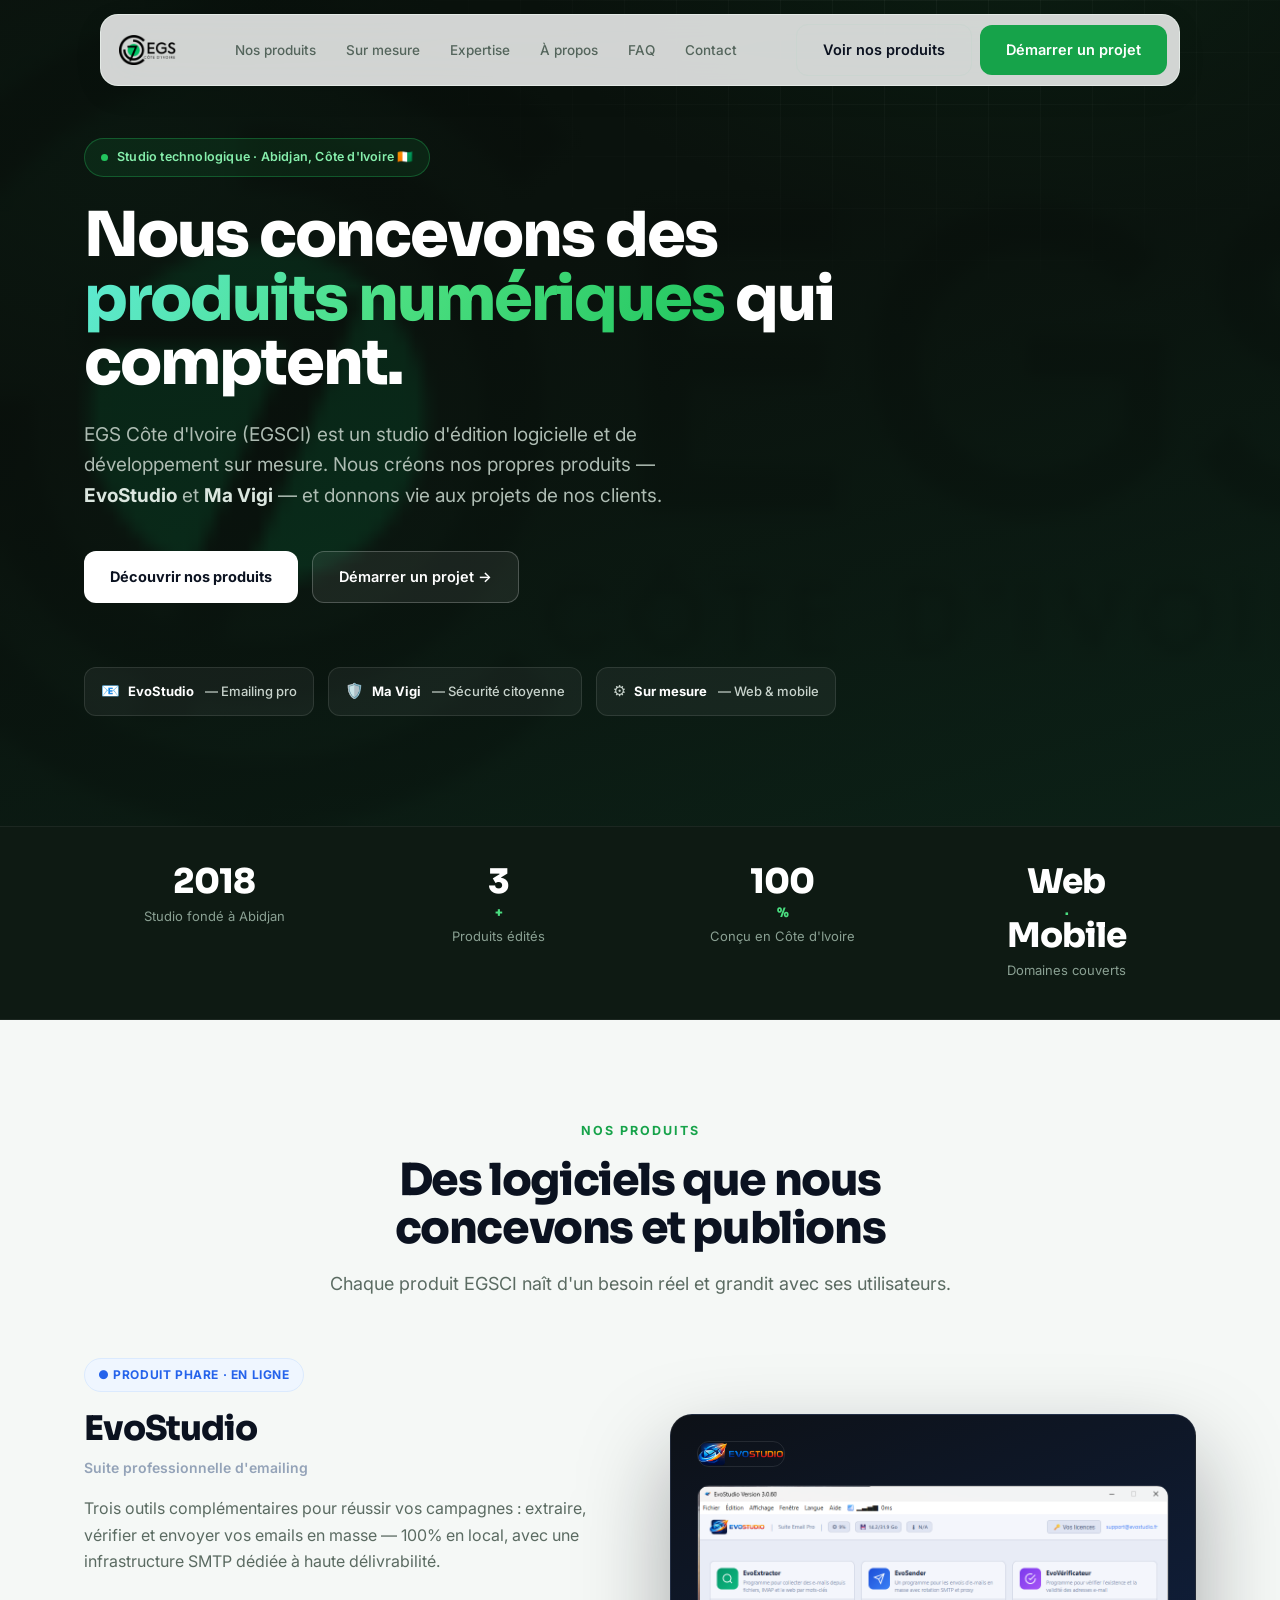
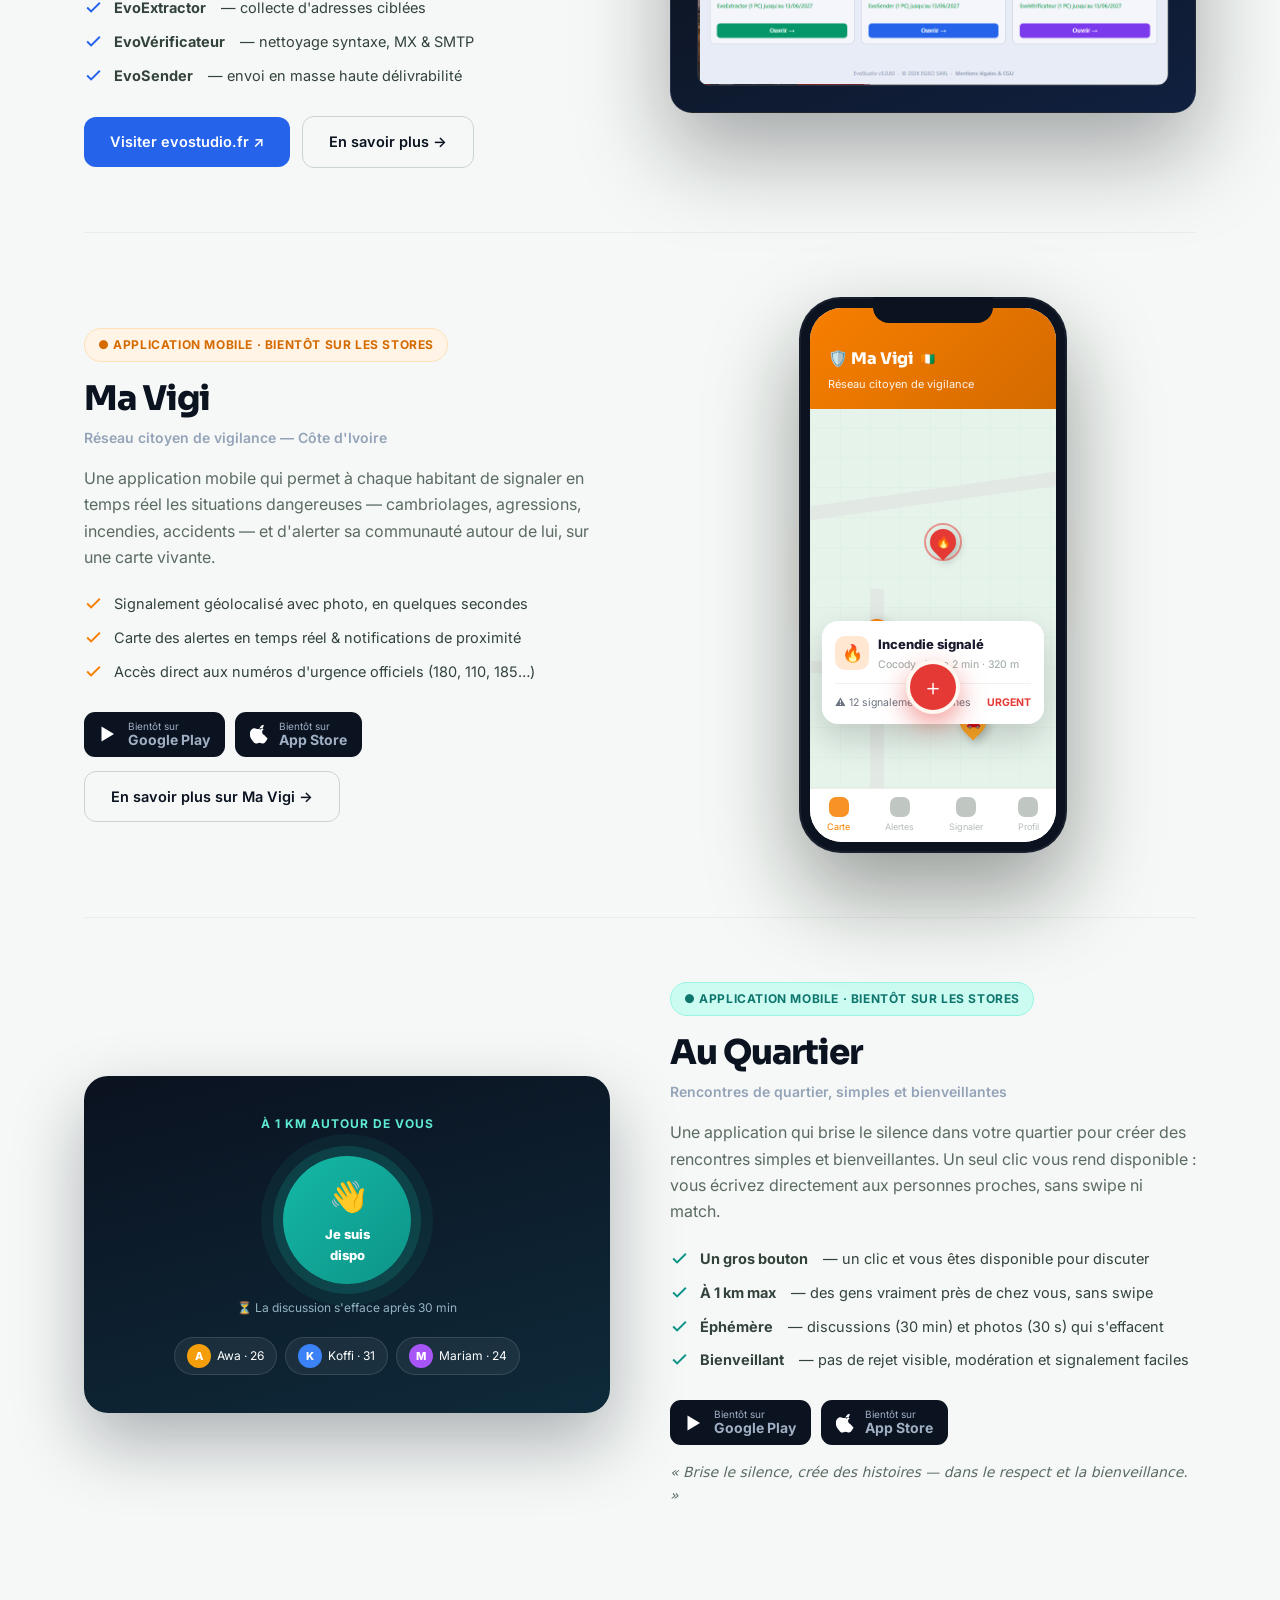
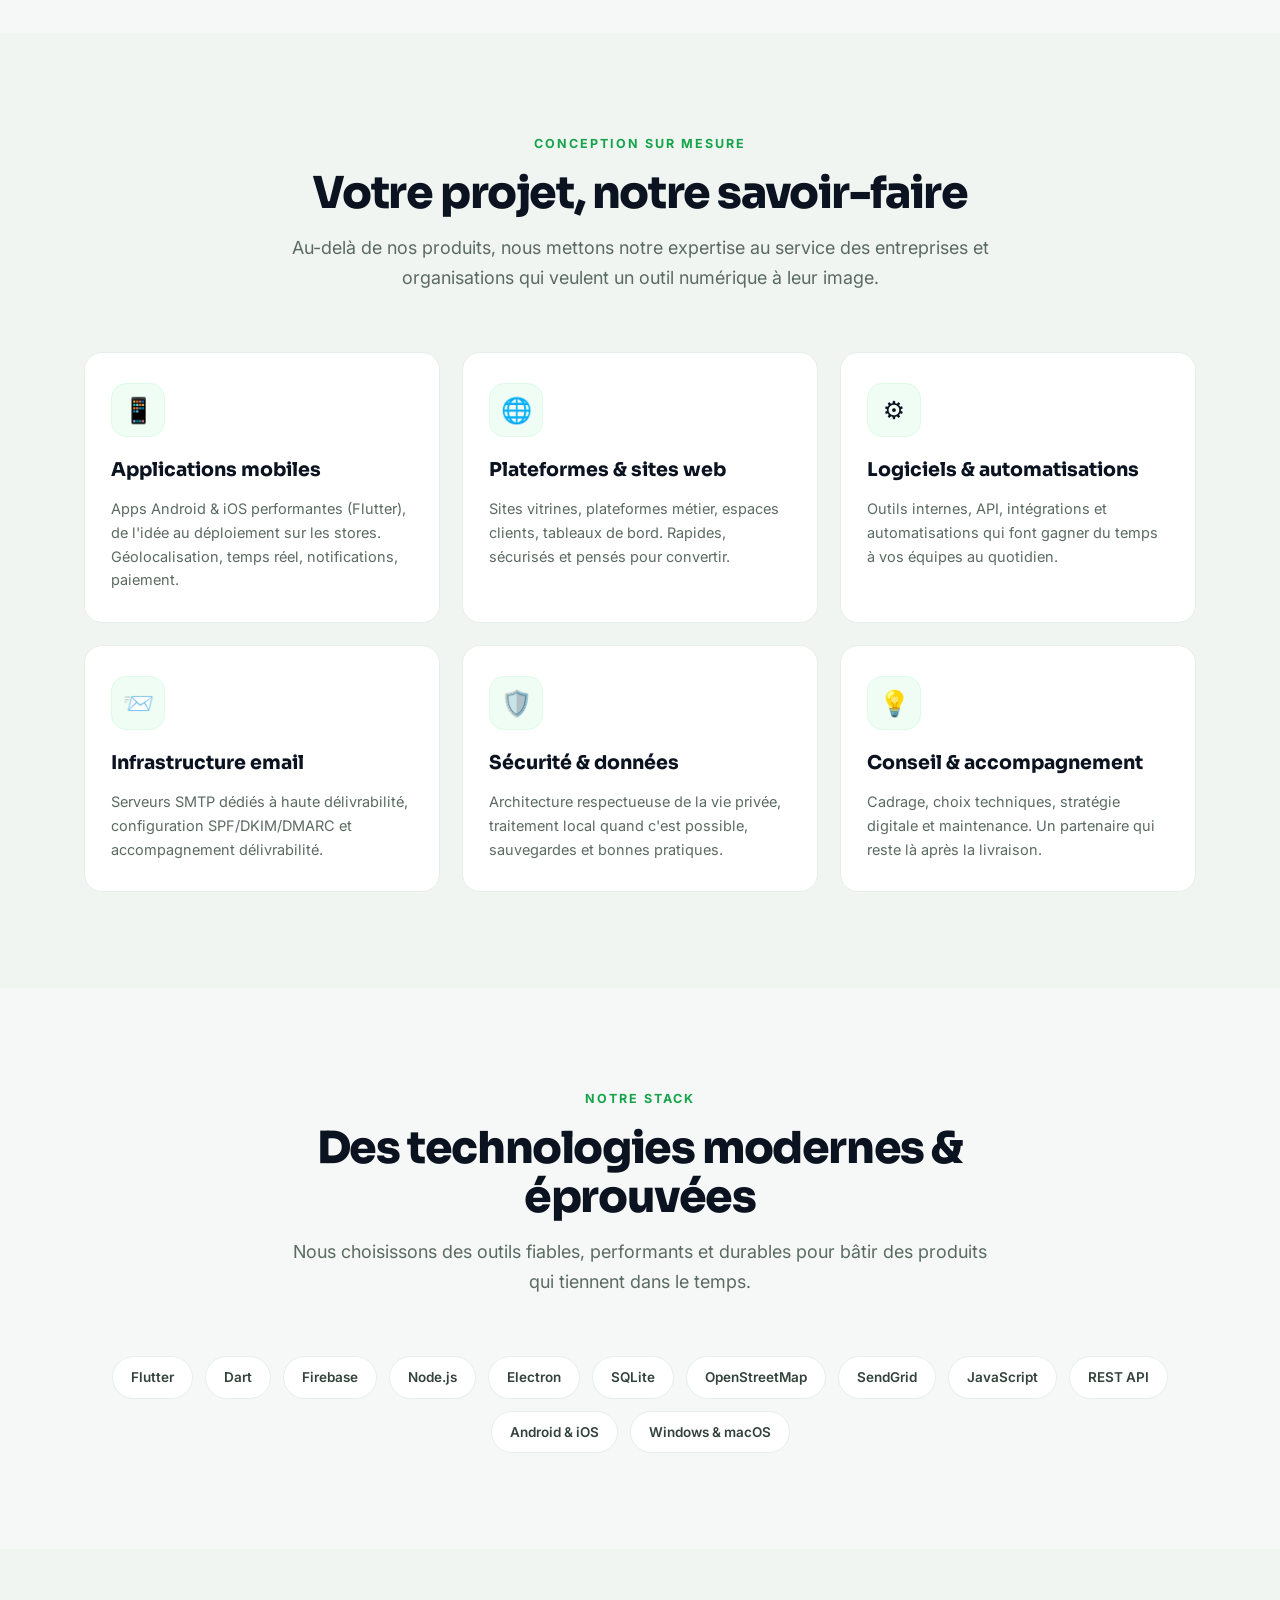
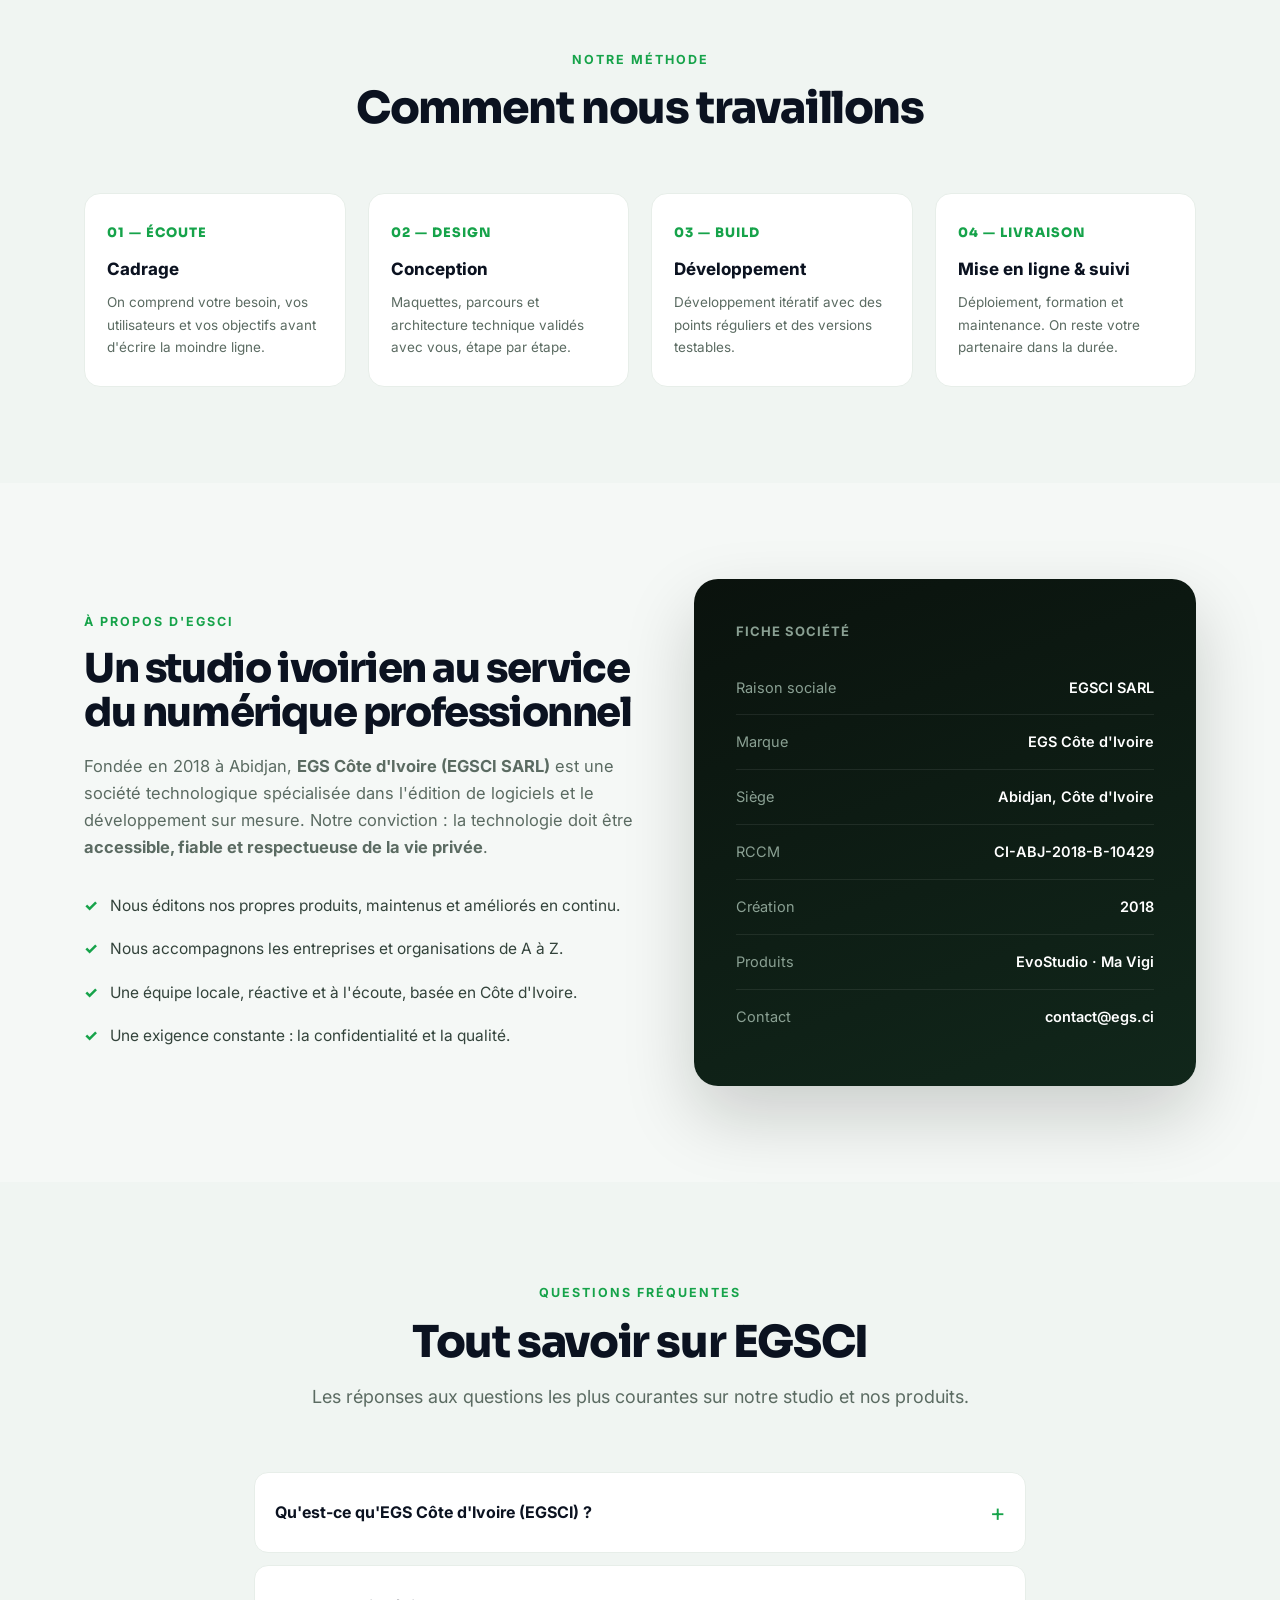
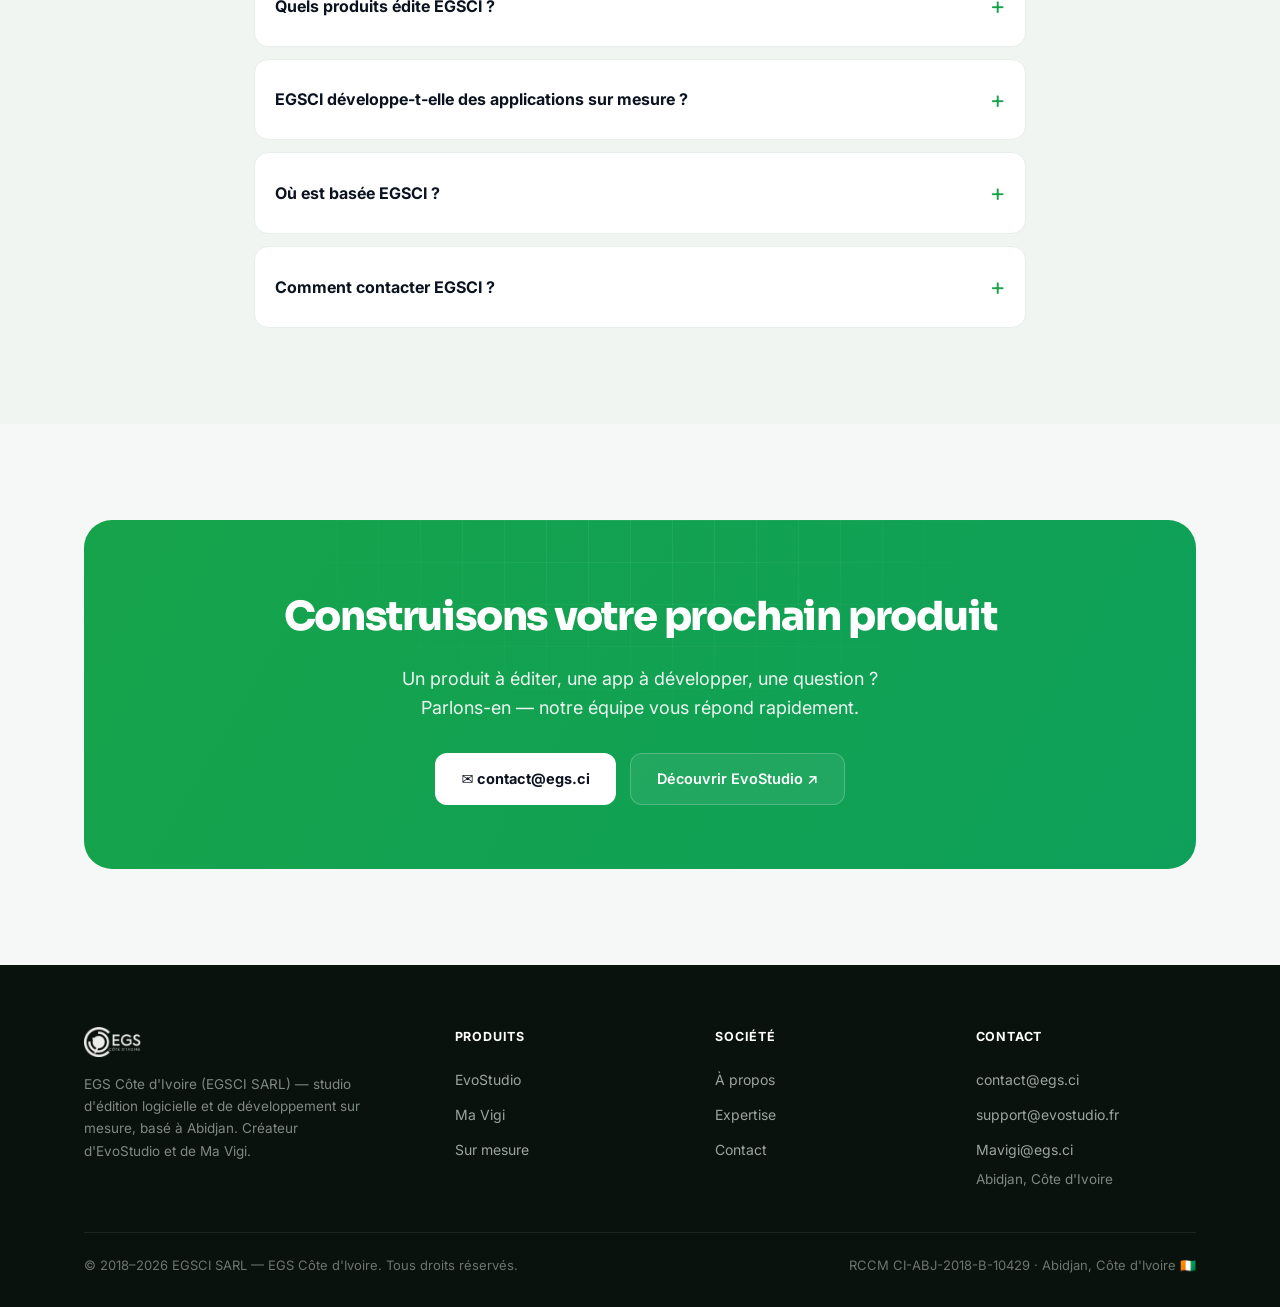
==== commit ac9119fe: "Nouveau produit: Au Quartier (bientot sur les stores) dans Nos produits" ====
--- a/index.html
+++ b/index.html
@@ -24,7 +24,7 @@
 <meta name="twitter:image" content="https://egs.ci/logo-egsci.png" />
 <script type="application/ld+json">
 {"@context":"https://schema.org","@graph":[
- {"@type":"Organization","@id":"https://egs.ci/#org","name":"EGS Côte d'Ivoire","legalName":"EGSCI SARL","alternateName":"EGSCI","url":"https://egs.ci/","logo":"https://egs.ci/logo-egsci.png","email":"contact@egs.ci","foundingDate":"2018","address":{"@type":"PostalAddress","addressLocality":"Abidjan","addressCountry":"CI"},"areaServed":["CI","FR"],"identifier":"RCCM CI-ABJ-2018-B-10429","makesOffer":[{"@type":"Offer","itemOffered":{"@type":"SoftwareApplication","name":"EvoStudio","applicationCategory":"BusinessApplication"}},{"@type":"Offer","itemOffered":{"@type":"MobileApplication","name":"Ma Vigi","applicationCategory":"LifestyleApplication"}}]},
+ {"@type":"Organization","@id":"https://egs.ci/#org","name":"EGS Côte d'Ivoire","legalName":"EGSCI SARL","alternateName":"EGSCI","url":"https://egs.ci/","logo":"https://egs.ci/logo-egsci.png","email":"contact@egs.ci","foundingDate":"2018","address":{"@type":"PostalAddress","addressLocality":"Abidjan","addressCountry":"CI"},"areaServed":["CI","FR"],"identifier":"RCCM CI-ABJ-2018-B-10429","makesOffer":[{"@type":"Offer","itemOffered":{"@type":"SoftwareApplication","name":"EvoStudio","applicationCategory":"BusinessApplication"}},{"@type":"Offer","itemOffered":{"@type":"MobileApplication","name":"Ma Vigi","applicationCategory":"LifestyleApplication"}},{"@type":"Offer","itemOffered":{"@type":"MobileApplication","name":"Au Quartier","applicationCategory":"SocialNetworkingApplication"}}]},
  {"@type":"WebSite","@id":"https://egs.ci/#website","url":"https://egs.ci/","name":"EGS Côte d'Ivoire","inLanguage":"fr-FR","publisher":{"@id":"https://egs.ci/#org"}},
  {"@type":"SoftwareApplication","name":"EvoStudio","operatingSystem":"Windows, macOS","applicationCategory":"BusinessApplication","url":"https://evostudio.fr/","inLanguage":"fr-FR","publisher":{"@id":"https://egs.ci/#org"},"description":"Suite professionnelle d'emailing : extraction, vérification et envoi d'emails en masse."},
  {"@type":"MobileApplication","name":"Ma Vigi","operatingSystem":"Android, iOS","applicationCategory":"LifestyleApplication","url":"https://mavigi.ci/","inLanguage":"fr-FR","publisher":{"@id":"https://egs.ci/#org"},"description":"Application de signalement de dangers et de vigilance citoyenne en Côte d'Ivoire."},
@@ -316,7 +316,7 @@
 <div class="stat-band">
   <div class="wrap">
     <div class="stat"><b>2018</b><span>Studio fondé à Abidjan</span></div>
-    <div class="stat"><b>2<span class="u">+</span></b><span>Produits édités</span></div>
+    <div class="stat"><b>3<span class="u">+</span></b><span>Produits édités</span></div>
     <div class="stat"><b>100<span class="u">%</span></b><span>Conçu en Côte d'Ivoire</span></div>
     <div class="stat"><b>Web<span class="u">·</span>Mobile</b><span>Domaines couverts</span></div>
   </div>
@@ -420,6 +420,46 @@
         </div>
       </div>
     </div>
+
+    <hr style="border:none;border-top:1px solid var(--line);margin:64px 0" />
+
+    <!-- Au Quartier -->
+    <div class="prod">
+      <div class="prod-visual">
+        <div style="background:linear-gradient(165deg,#0b1220,#0e2a3a);border-radius:24px;padding:38px 30px;color:#fff;text-align:center;position:relative;overflow:hidden;box-shadow:0 30px 70px rgba(11,18,32,.3)">
+          <div style="font-size:12px;letter-spacing:1px;text-transform:uppercase;color:#5eead4;font-weight:700;margin-bottom:22px">À 1 km autour de vous</div>
+          <div style="width:128px;height:128px;border-radius:50%;margin:0 auto 10px;background:linear-gradient(135deg,#14b8a6,#0d9488);display:flex;flex-direction:column;align-items:center;justify-content:center;box-shadow:0 0 0 10px rgba(20,184,166,.18),0 0 0 22px rgba(20,184,166,.08)">
+            <span style="font-size:30px">👋</span>
+            <span style="font-size:13px;font-weight:800;margin-top:2px">Je suis<br>dispo</span>
+          </div>
+          <div style="font-size:12px;color:#93b3c4;margin:14px 0 20px">⏳ La discussion s'efface après 30 min</div>
+          <div style="display:flex;gap:8px;justify-content:center;flex-wrap:wrap">
+            <span style="display:inline-flex;align-items:center;gap:6px;background:rgba(255,255,255,.06);border:1px solid rgba(255,255,255,.12);border-radius:999px;padding:6px 12px;font-size:12px"><span style="width:24px;height:24px;border-radius:50%;background:#f59e0b;display:inline-flex;align-items:center;justify-content:center;font-size:11px;font-weight:800">A</span> Awa · 26</span>
+            <span style="display:inline-flex;align-items:center;gap:6px;background:rgba(255,255,255,.06);border:1px solid rgba(255,255,255,.12);border-radius:999px;padding:6px 12px;font-size:12px"><span style="width:24px;height:24px;border-radius:50%;background:#3b82f6;display:inline-flex;align-items:center;justify-content:center;font-size:11px;font-weight:800">K</span> Koffi · 31</span>
+            <span style="display:inline-flex;align-items:center;gap:6px;background:rgba(255,255,255,.06);border:1px solid rgba(255,255,255,.12);border-radius:999px;padding:6px 12px;font-size:12px"><span style="width:24px;height:24px;border-radius:50%;background:#a855f7;display:inline-flex;align-items:center;justify-content:center;font-size:11px;font-weight:800">M</span> Mariam · 24</span>
+          </div>
+        </div>
+      </div>
+      <div>
+        <span class="prod-tag" style="background:#ccfbf1;color:#0f766e;border:1px solid #99f6e4">● Application mobile · Bientôt sur les stores</span>
+        <h3>Au Quartier</h3>
+        <div class="role">Rencontres de quartier, simples et bienveillantes</div>
+        <p class="desc">Une application qui brise le silence dans votre quartier pour créer des rencontres simples et bienveillantes. Un seul clic vous rend disponible : vous écrivez directement aux personnes proches, sans swipe ni match.</p>
+        <ul class="feat">
+          <li><svg viewBox="0 0 24 24" fill="none" stroke="#0d9488" stroke-width="2.4"><path d="M20 6 9 17l-5-5"/></svg> <b>Un gros bouton</b>&nbsp;— un clic et vous êtes disponible pour discuter</li>
+          <li><svg viewBox="0 0 24 24" fill="none" stroke="#0d9488" stroke-width="2.4"><path d="M20 6 9 17l-5-5"/></svg> <b>À 1 km max</b>&nbsp;— des gens vraiment près de chez vous, sans swipe</li>
+          <li><svg viewBox="0 0 24 24" fill="none" stroke="#0d9488" stroke-width="2.4"><path d="M20 6 9 17l-5-5"/></svg> <b>Éphémère</b>&nbsp;— discussions (30 min) et photos (30 s) qui s'effacent</li>
+          <li><svg viewBox="0 0 24 24" fill="none" stroke="#0d9488" stroke-width="2.4"><path d="M20 6 9 17l-5-5"/></svg> <b>Bienveillant</b>&nbsp;— pas de rejet visible, modération et signalement faciles</li>
+        </ul>
+        <div class="prod-cta">
+          <div class="store-badges">
+            <span class="store"><svg viewBox="0 0 24 24"><path d="M3 3v18l15-9L3 3z"/></svg><span>Bientôt sur<b>Google Play</b></span></span>
+            <span class="store"><svg viewBox="0 0 24 24"><path d="M16.5 1c-1.3.1-2.8.9-3.7 2-0.8.9-1.5 2.3-1.2 3.6 1.4.1 2.8-.7 3.6-1.8.8-1 1.4-2.4 1.3-3.8zM21 17.3c-.5 1.2-.8 1.7-1.5 2.8-1 1.5-2.4 3.4-4.1 3.4-1.5 0-1.9-1-4-1-2 0-2.5 1-4 1-1.7 0-3-1.7-4-3.2C-1 16-1.4 9.6 1.9 6.6c1-1 2.4-1.6 3.7-1.6 1.5 0 2.5 1 3.8 1 1.2 0 1.9-1 3.8-1 1.1 0 2.3.6 3.2 1.6-2.8 1.5-2.3 5.5.6 6.7z"/></svg><span>Bientôt sur<b>App Store</b></span></span>
+          </div>
+        </div>
+        <p style="margin-top:16px;font-style:italic;color:var(--slate);font-size:14px">« Brise le silence, crée des histoires — dans le respect et la bienveillance. »</p>
+      </div>
+    </div>
   </div>
 </section>
 
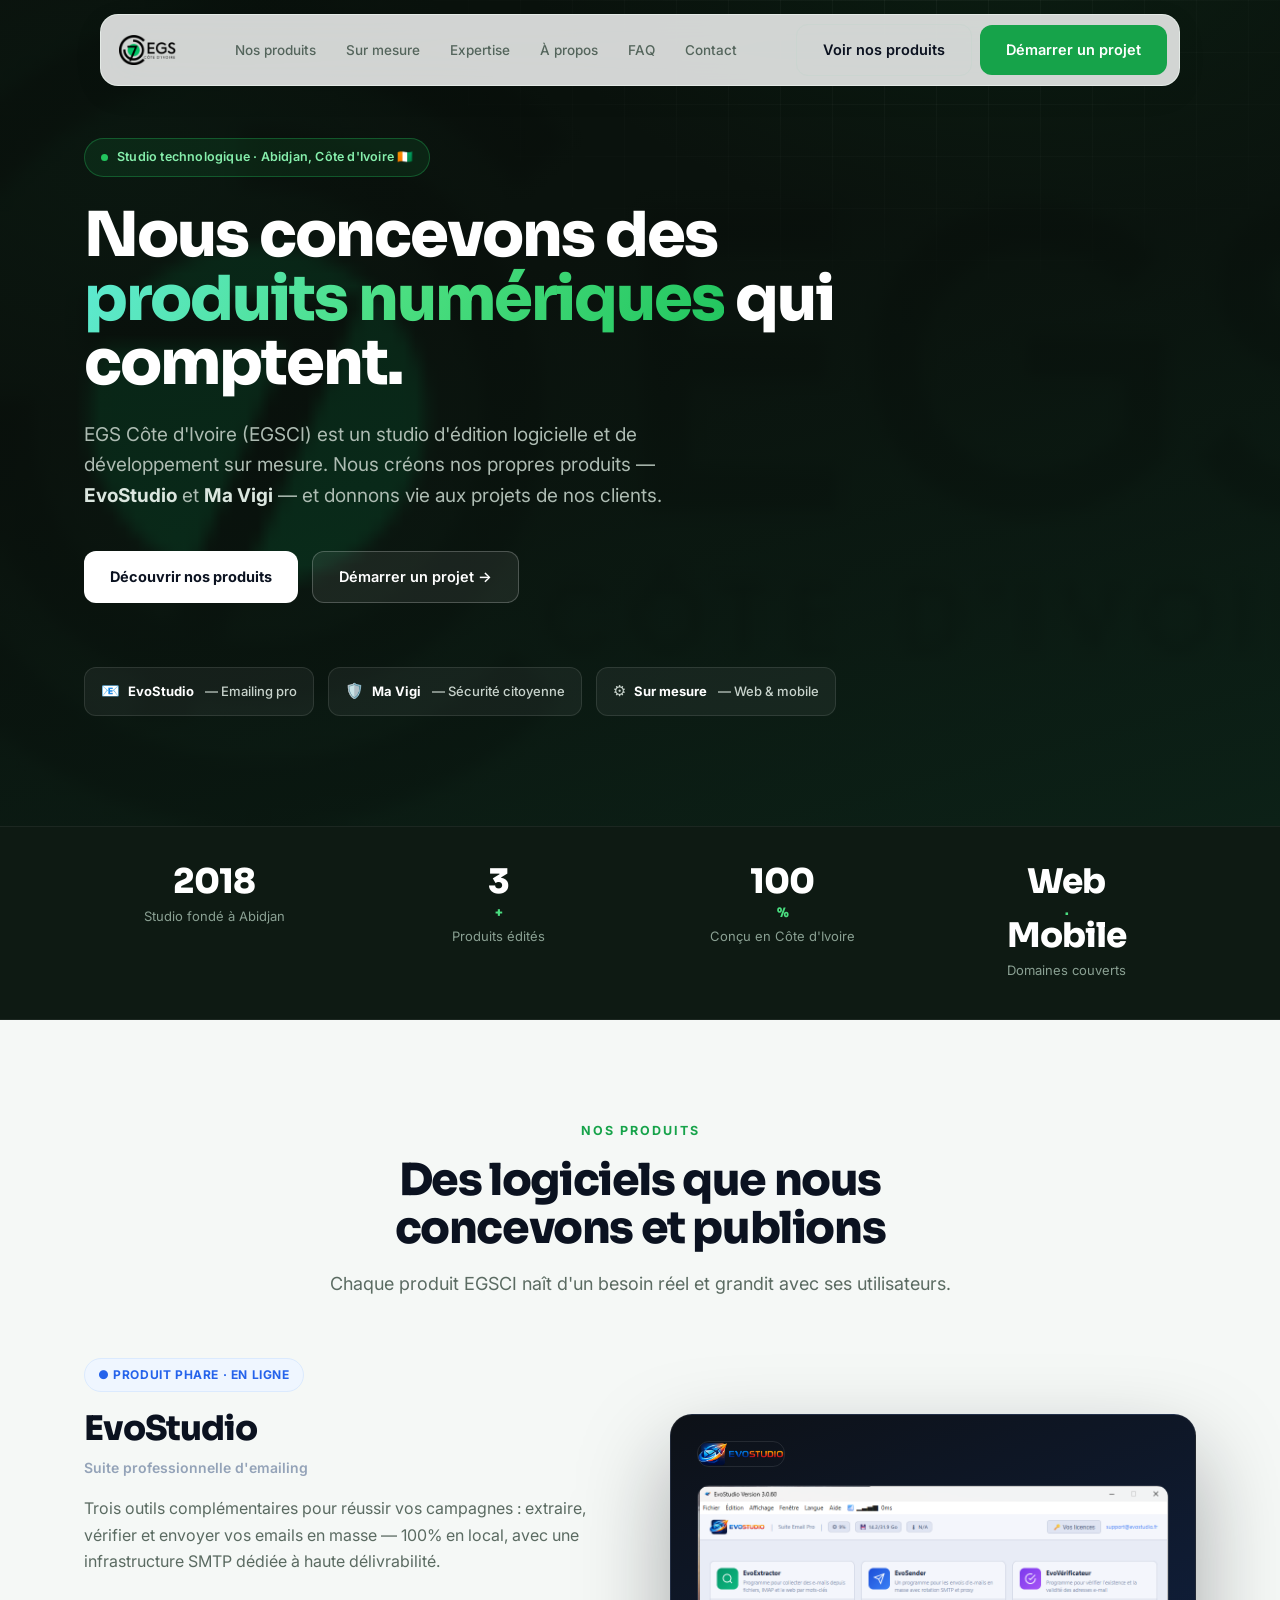
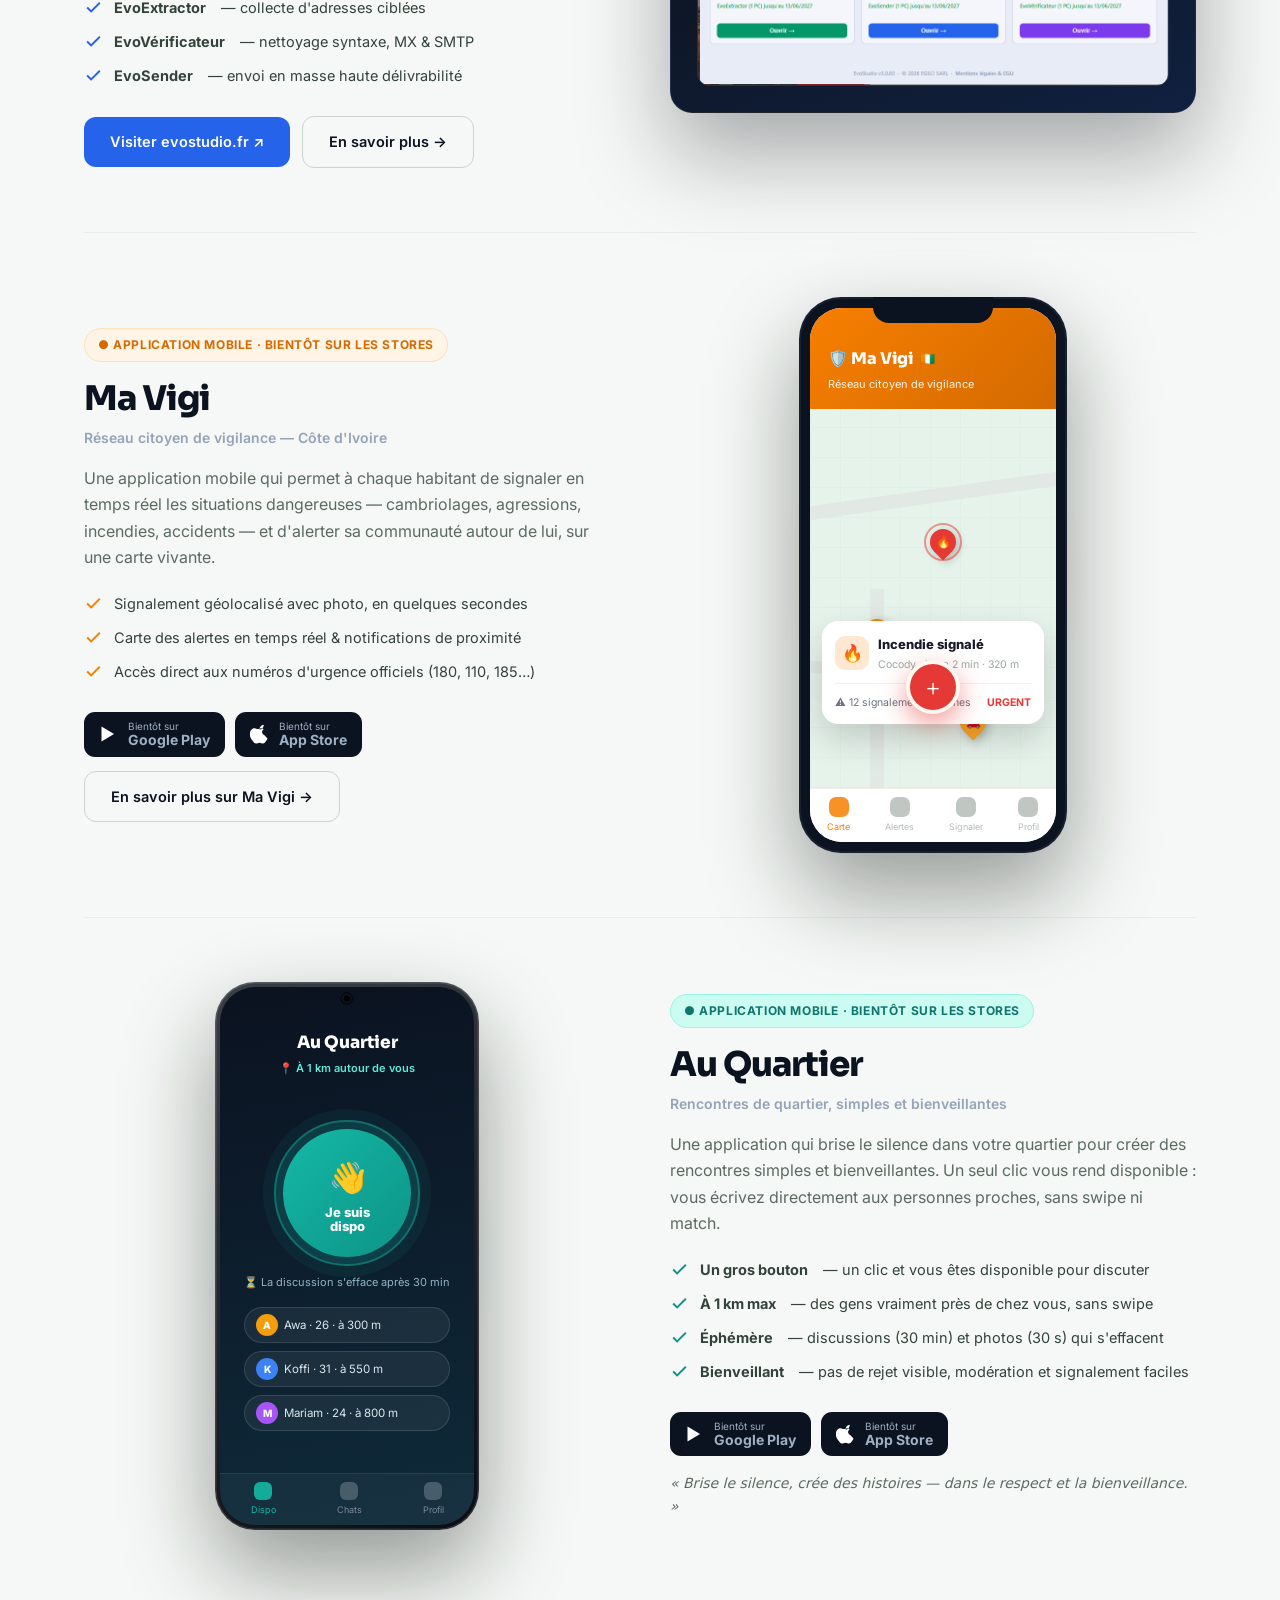
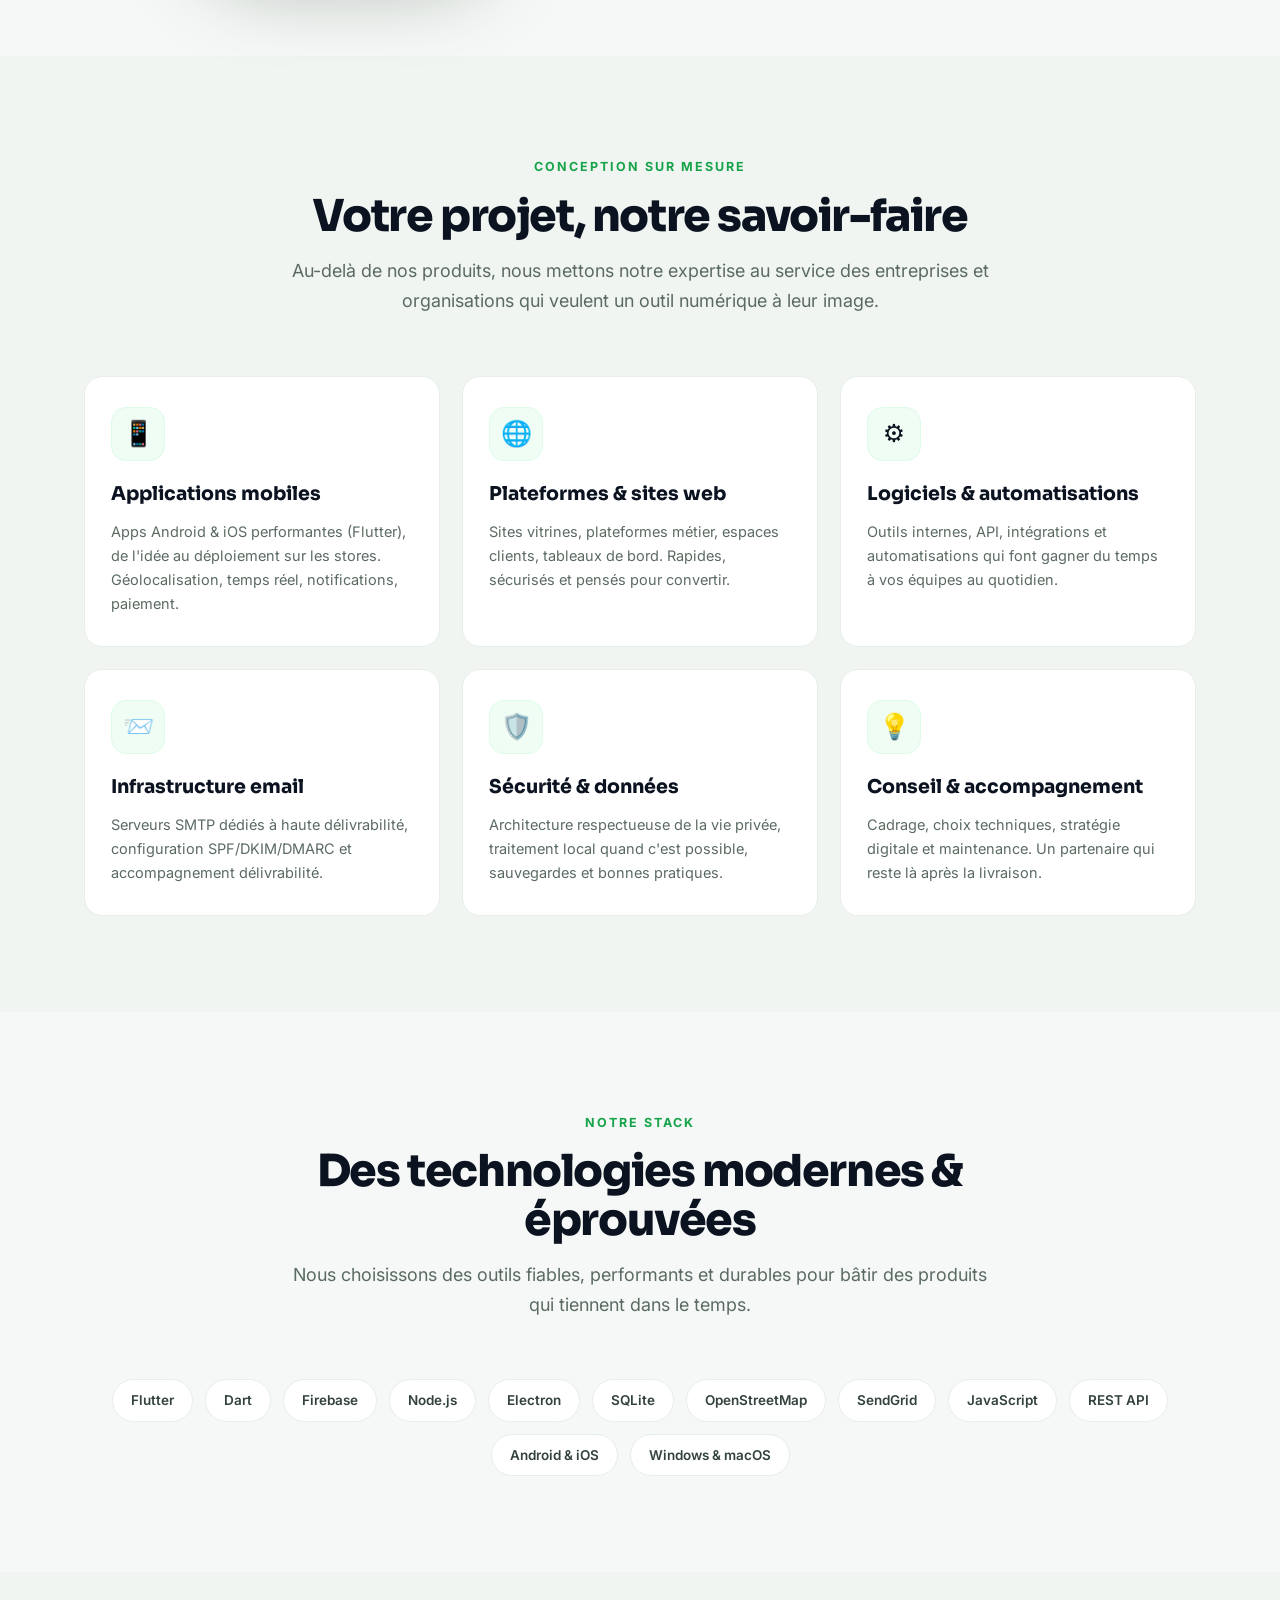
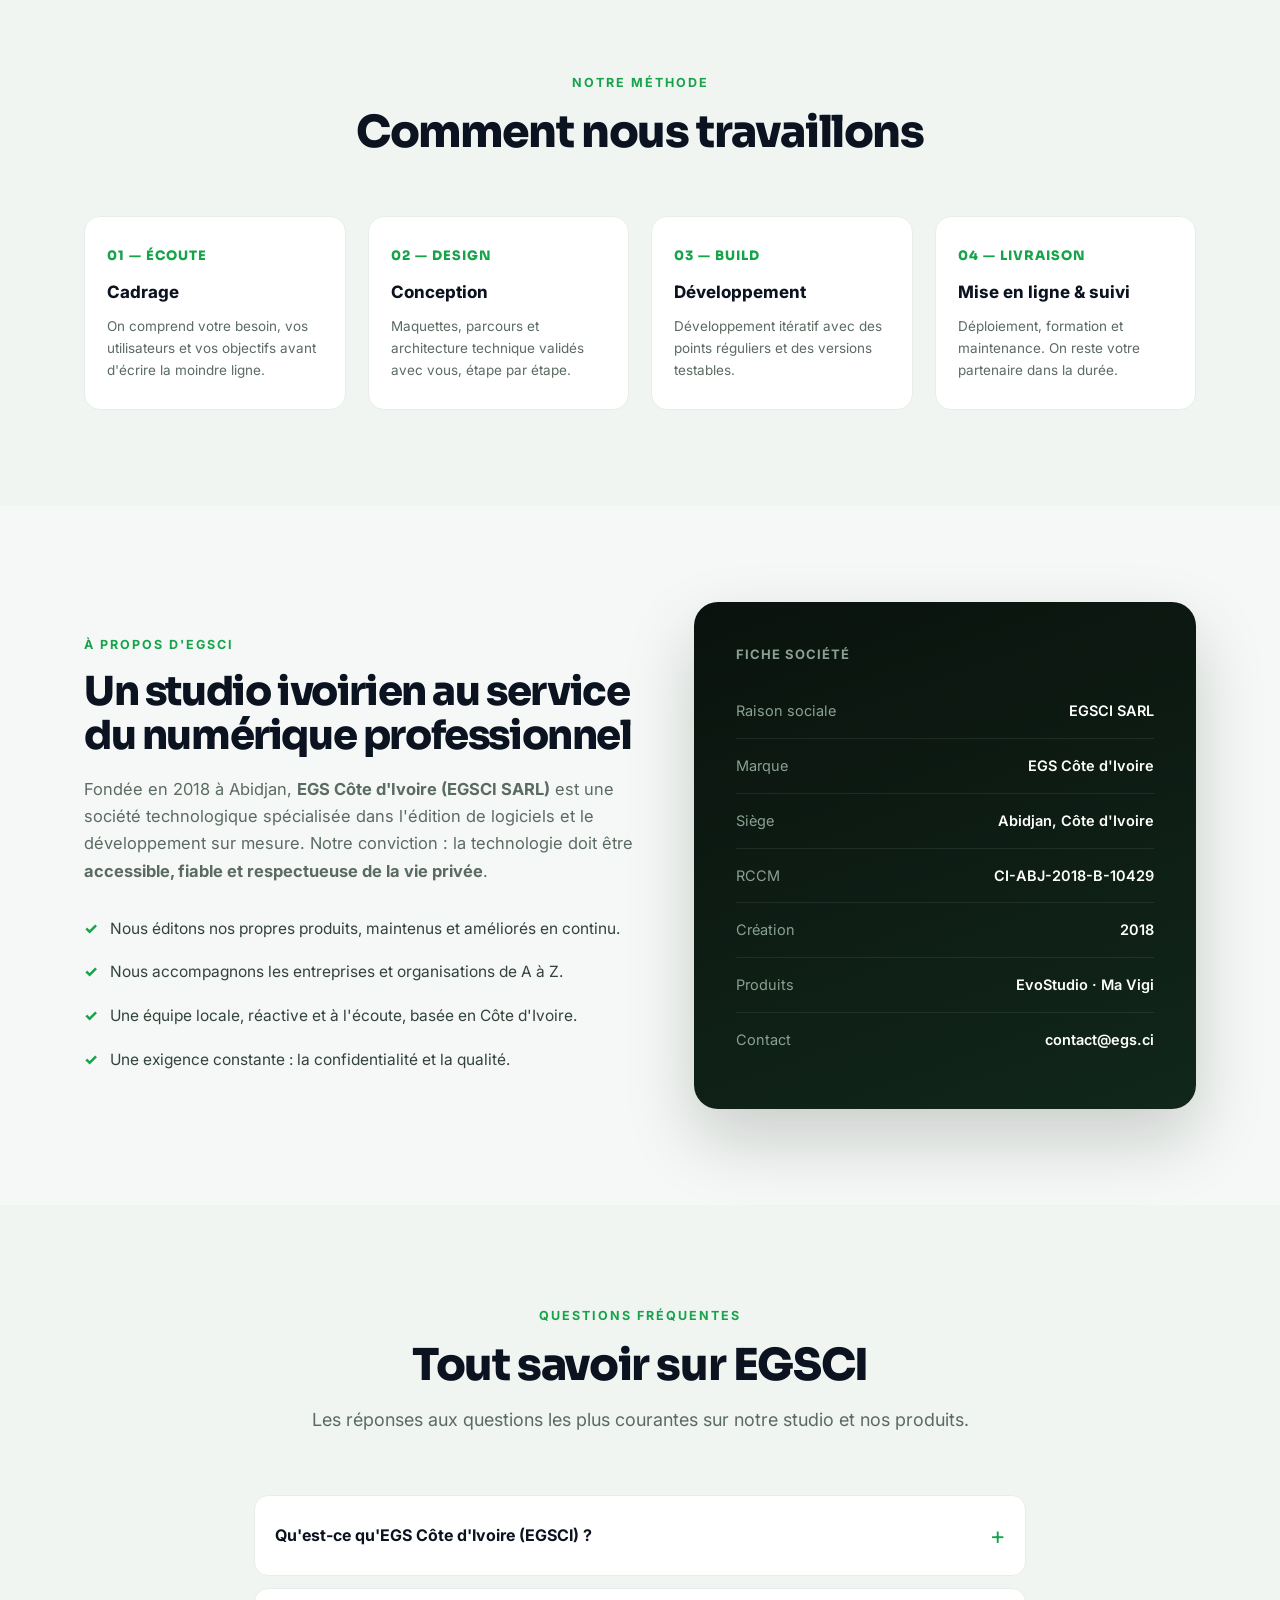
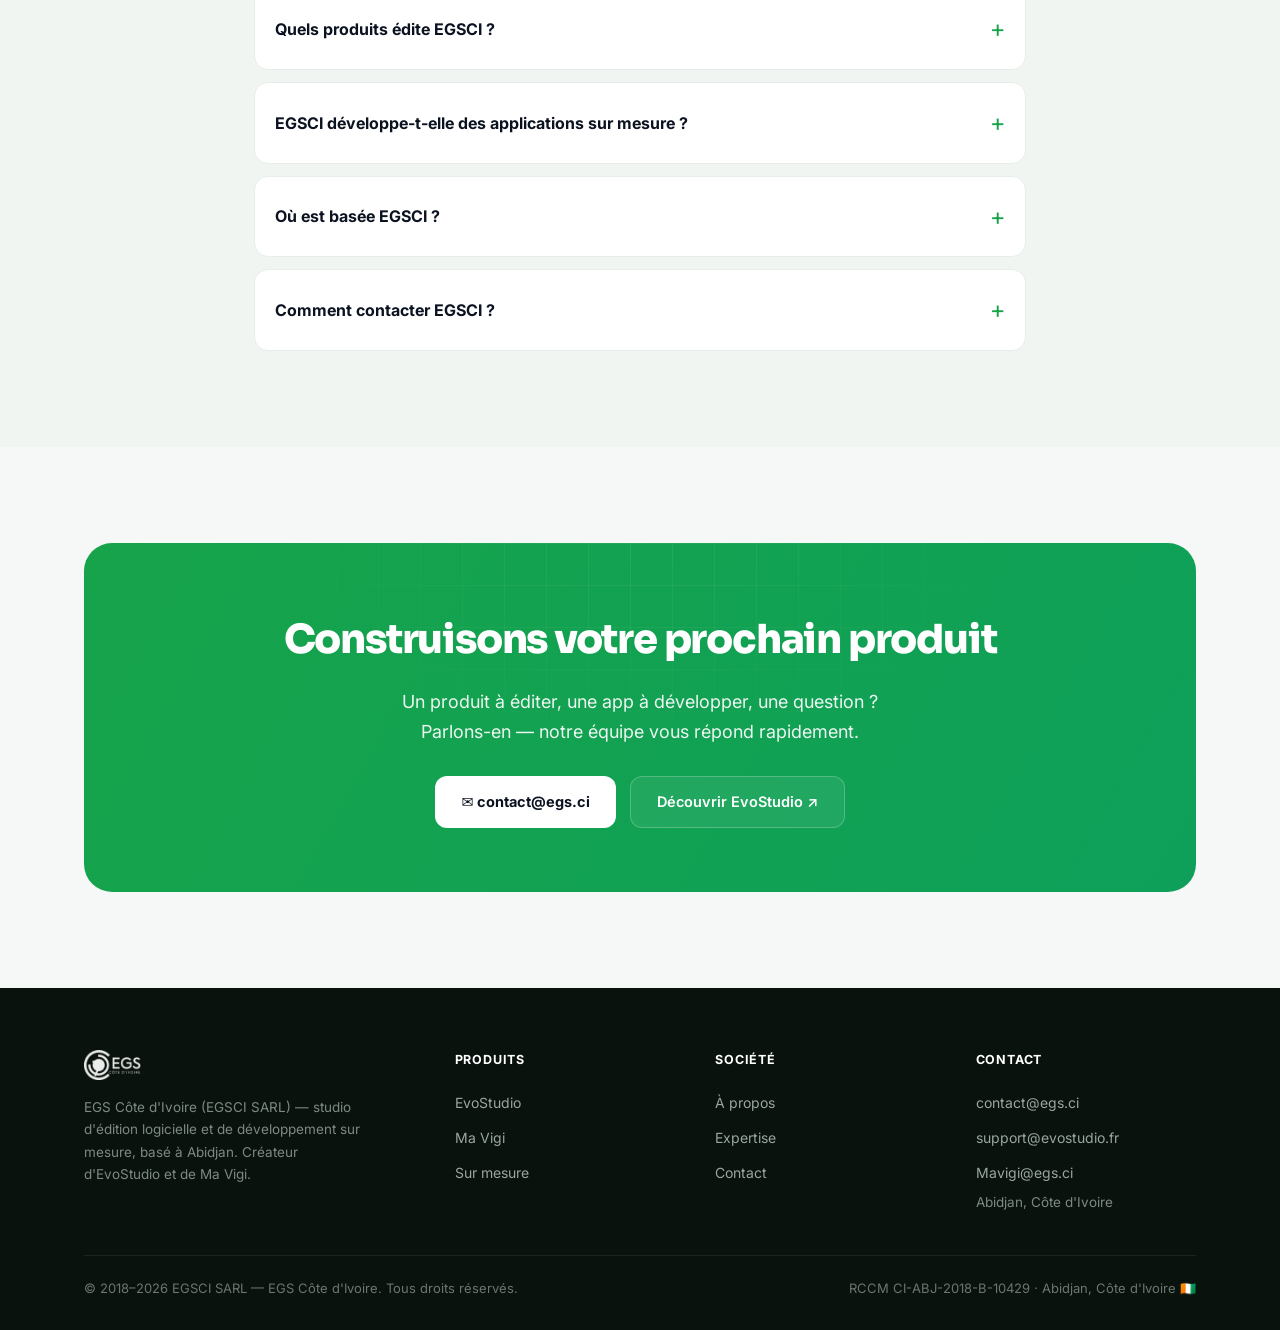
==== commit bbfd36d9: "Au Quartier: maquette smartphone Samsung (poincon centre) avec ecran de l'app" ====
--- a/index.html
+++ b/index.html
@@ -159,6 +159,16 @@
 .phone{position:relative;z-index:2;width:268px;height:556px;background:#0b1220;border-radius:42px;padding:11px;box-shadow:0 40px 90px rgba(11,18,13,.4),inset 0 0 0 2px rgba(255,255,255,.06)}
 .phone .screen{width:100%;height:100%;border-radius:32px;overflow:hidden;position:relative;background:#fff8f0;display:flex;flex-direction:column}
 .phone .notch{position:absolute;top:0;left:50%;transform:translateX(-50%);width:120px;height:26px;background:#0b1220;border-radius:0 0 16px 16px;z-index:5}
+/* Au Quartier — smartphone Samsung (poinçon centré) */
+.aq-stage{display:flex;justify-content:center;position:relative}
+.aq-stage:before{content:"";position:absolute;width:340px;height:340px;border-radius:50%;background:radial-gradient(circle,rgba(20,184,166,.22),transparent 65%);top:50%;left:50%;transform:translate(-50%,-50%);z-index:0}
+.sphone{position:relative;z-index:2;width:264px;height:548px;background:linear-gradient(150deg,#3a3f47,#0a0d11);border-radius:40px;padding:5px;box-shadow:0 40px 90px rgba(11,18,13,.42),inset 0 0 0 1.5px rgba(255,255,255,.14)}
+.sphone .scr{width:100%;height:100%;border-radius:35px;overflow:hidden;position:relative;background:linear-gradient(170deg,#0b1220,#0e2a3a);display:flex;flex-direction:column;align-items:center}
+.sphone .hole{position:absolute;top:12px;left:50%;transform:translateX(-50%);width:9px;height:9px;border-radius:50%;background:#000;box-shadow:0 0 0 2px rgba(0,0,0,.55),inset 0 0 2px rgba(80,120,160,.6);z-index:6}
+.aq-disp{width:128px;height:128px;border-radius:50%;background:linear-gradient(135deg,#14b8a6,#0d9488);display:flex;flex-direction:column;align-items:center;justify-content:center;color:#fff;box-shadow:0 0 0 9px rgba(20,184,166,.16),0 0 0 20px rgba(20,184,166,.07);position:relative}
+.aq-disp:after{content:"";position:absolute;inset:-9px;border-radius:50%;border:2px solid rgba(20,184,166,.4);animation:ping 2s infinite}
+.aq-chip{display:inline-flex;align-items:center;gap:6px;background:rgba(255,255,255,.06);border:1px solid rgba(255,255,255,.12);border-radius:999px;padding:6px 11px;font-size:11.5px;color:#dbe7ee}
+.aq-chip span.av{width:22px;height:22px;border-radius:50%;display:inline-flex;align-items:center;justify-content:center;font-size:10px;font-weight:800;color:#fff}
 .mv-top{background:linear-gradient(135deg,var(--ci-orange),var(--ci-orange-dk));color:#fff;padding:38px 18px 16px;flex-shrink:0}
 .mv-top .t{font-family:'Sora';font-weight:800;font-size:16px;display:flex;align-items:center;gap:7px}
 .mv-top .s{font-size:11px;opacity:.92;margin-top:2px}
@@ -426,17 +436,32 @@
     <!-- Au Quartier -->
     <div class="prod">
       <div class="prod-visual">
-        <div style="background:linear-gradient(165deg,#0b1220,#0e2a3a);border-radius:24px;padding:38px 30px;color:#fff;text-align:center;position:relative;overflow:hidden;box-shadow:0 30px 70px rgba(11,18,32,.3)">
-          <div style="font-size:12px;letter-spacing:1px;text-transform:uppercase;color:#5eead4;font-weight:700;margin-bottom:22px">À 1 km autour de vous</div>
-          <div style="width:128px;height:128px;border-radius:50%;margin:0 auto 10px;background:linear-gradient(135deg,#14b8a6,#0d9488);display:flex;flex-direction:column;align-items:center;justify-content:center;box-shadow:0 0 0 10px rgba(20,184,166,.18),0 0 0 22px rgba(20,184,166,.08)">
-            <span style="font-size:30px">👋</span>
-            <span style="font-size:13px;font-weight:800;margin-top:2px">Je suis<br>dispo</span>
-          </div>
-          <div style="font-size:12px;color:#93b3c4;margin:14px 0 20px">⏳ La discussion s'efface après 30 min</div>
-          <div style="display:flex;gap:8px;justify-content:center;flex-wrap:wrap">
-            <span style="display:inline-flex;align-items:center;gap:6px;background:rgba(255,255,255,.06);border:1px solid rgba(255,255,255,.12);border-radius:999px;padding:6px 12px;font-size:12px"><span style="width:24px;height:24px;border-radius:50%;background:#f59e0b;display:inline-flex;align-items:center;justify-content:center;font-size:11px;font-weight:800">A</span> Awa · 26</span>
-            <span style="display:inline-flex;align-items:center;gap:6px;background:rgba(255,255,255,.06);border:1px solid rgba(255,255,255,.12);border-radius:999px;padding:6px 12px;font-size:12px"><span style="width:24px;height:24px;border-radius:50%;background:#3b82f6;display:inline-flex;align-items:center;justify-content:center;font-size:11px;font-weight:800">K</span> Koffi · 31</span>
-            <span style="display:inline-flex;align-items:center;gap:6px;background:rgba(255,255,255,.06);border:1px solid rgba(255,255,255,.12);border-radius:999px;padding:6px 12px;font-size:12px"><span style="width:24px;height:24px;border-radius:50%;background:#a855f7;display:inline-flex;align-items:center;justify-content:center;font-size:11px;font-weight:800">M</span> Mariam · 24</span>
+        <div class="aq-stage">
+          <div class="sphone">
+            <div class="hole"></div>
+            <div class="scr">
+              <div style="padding:42px 18px 10px;text-align:center;flex-shrink:0">
+                <div style="font-family:'Sora';font-weight:800;font-size:17px;color:#fff">Au Quartier</div>
+                <div style="font-size:11px;color:#5eead4;font-weight:600;margin-top:2px">📍 À 1 km autour de vous</div>
+              </div>
+              <div style="flex:1;display:flex;flex-direction:column;align-items:center;justify-content:center;gap:16px;padding:0 18px">
+                <div class="aq-disp">
+                  <span style="font-size:30px">👋</span>
+                  <span style="font-size:13px;font-weight:800;margin-top:2px;text-align:center;line-height:1.1">Je suis<br>dispo</span>
+                </div>
+                <div style="font-size:11px;color:#93b3c4">⏳ La discussion s'efface après 30 min</div>
+                <div style="display:flex;flex-direction:column;gap:8px;width:100%">
+                  <span class="aq-chip"><span class="av" style="background:#f59e0b">A</span> Awa · 26 · à 300 m</span>
+                  <span class="aq-chip"><span class="av" style="background:#3b82f6">K</span> Koffi · 31 · à 550 m</span>
+                  <span class="aq-chip"><span class="av" style="background:#a855f7">M</span> Mariam · 24 · à 800 m</span>
+                </div>
+              </div>
+              <div style="height:52px;flex-shrink:0;background:rgba(255,255,255,.04);border-top:1px solid rgba(255,255,255,.08);display:flex;align-items:center;justify-content:space-around;width:100%">
+                <span style="font-size:9px;color:#14b8a6;display:flex;flex-direction:column;align-items:center;gap:3px"><span style="width:18px;height:18px;border-radius:6px;background:#14b8a6;opacity:.9"></span>Dispo</span>
+                <span style="font-size:9px;color:#7b8a96;display:flex;flex-direction:column;align-items:center;gap:3px"><span style="width:18px;height:18px;border-radius:6px;background:#7b8a96;opacity:.5"></span>Chats</span>
+                <span style="font-size:9px;color:#7b8a96;display:flex;flex-direction:column;align-items:center;gap:3px"><span style="width:18px;height:18px;border-radius:6px;background:#7b8a96;opacity:.5"></span>Profil</span>
+              </div>
+            </div>
           </div>
         </div>
       </div>
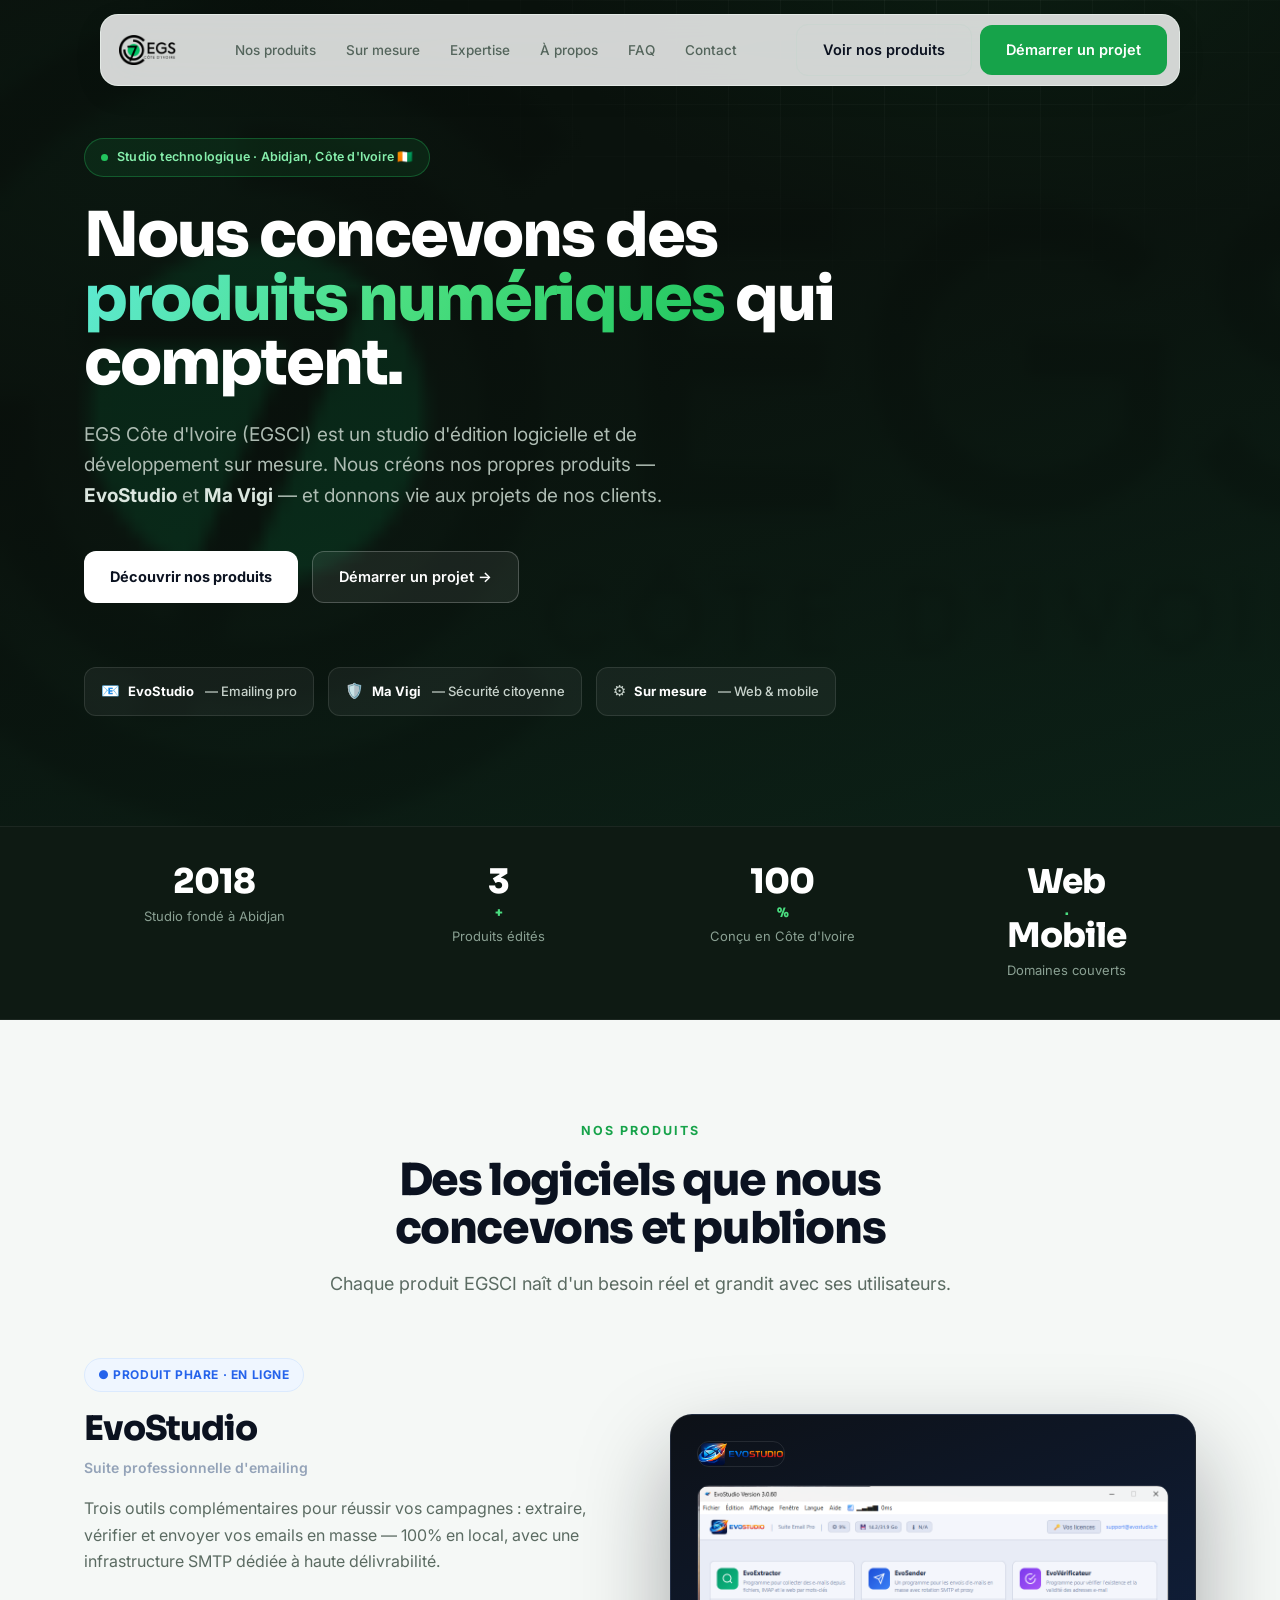
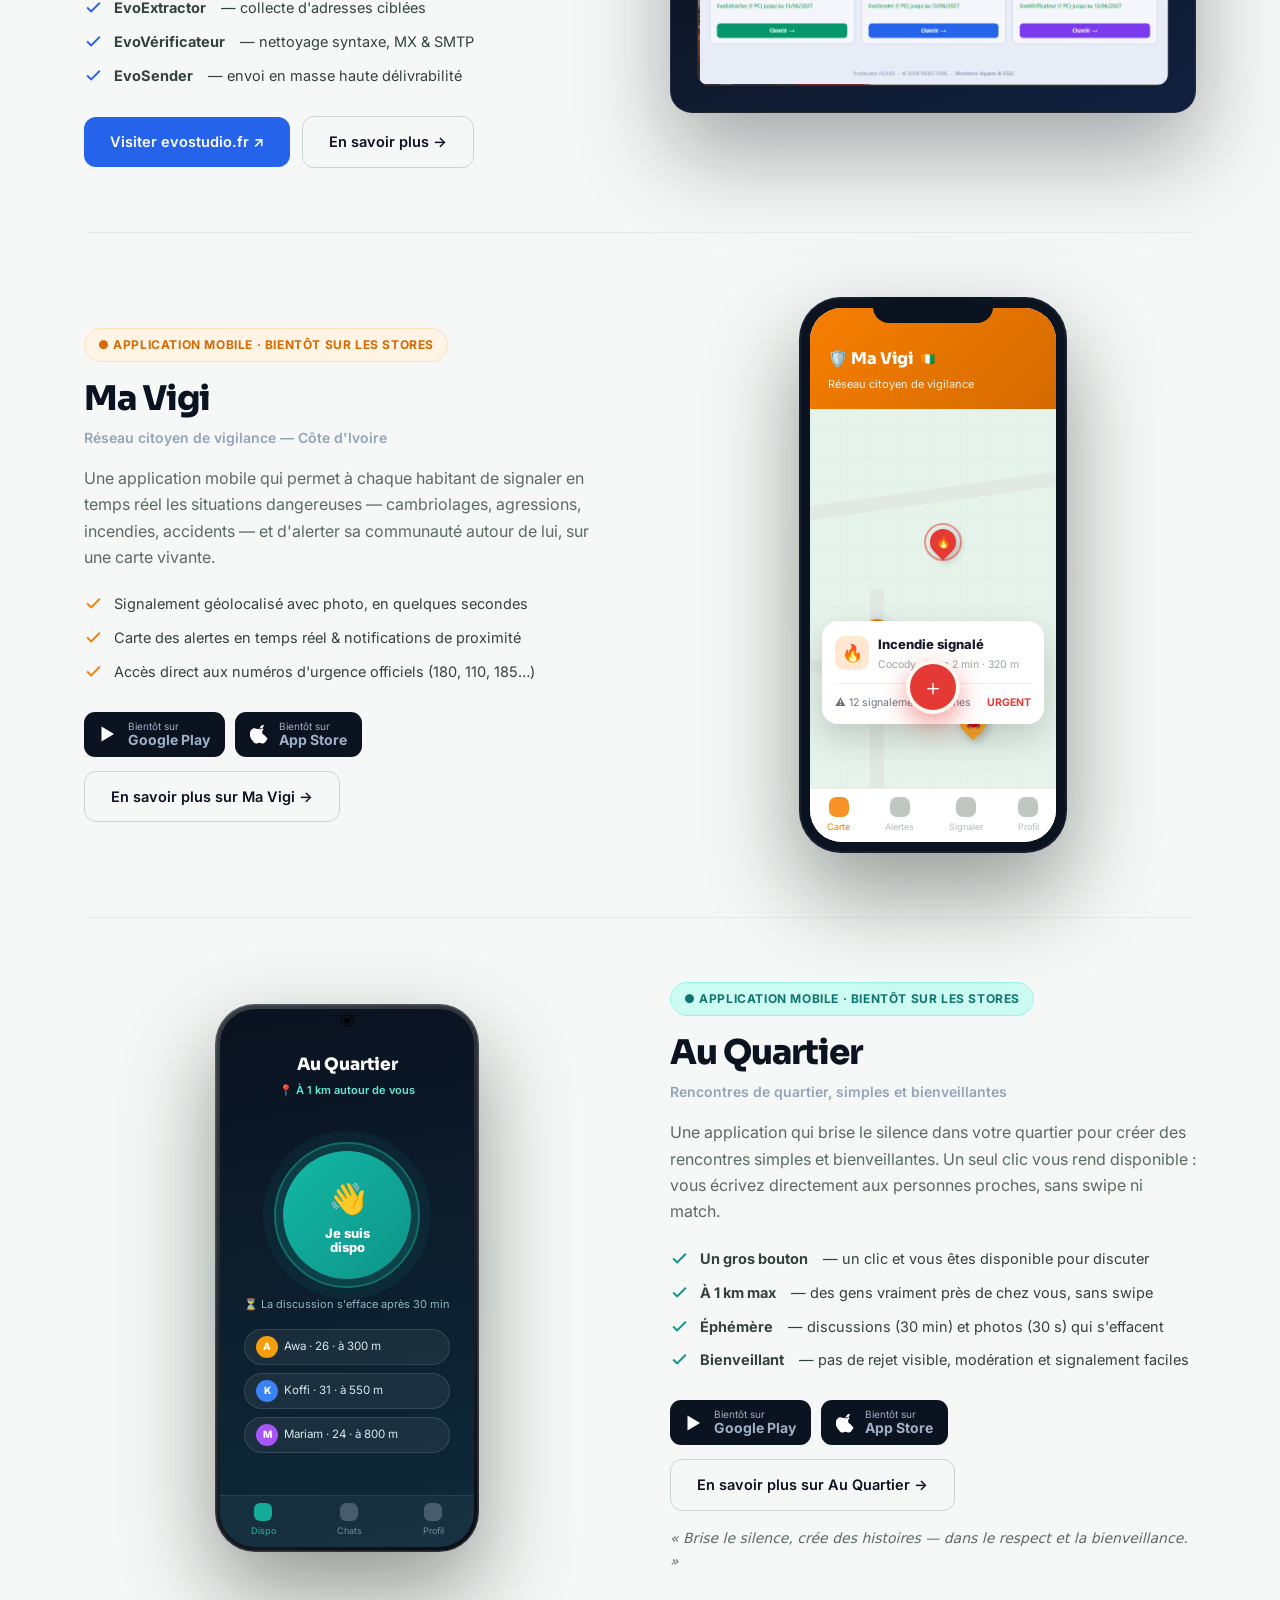
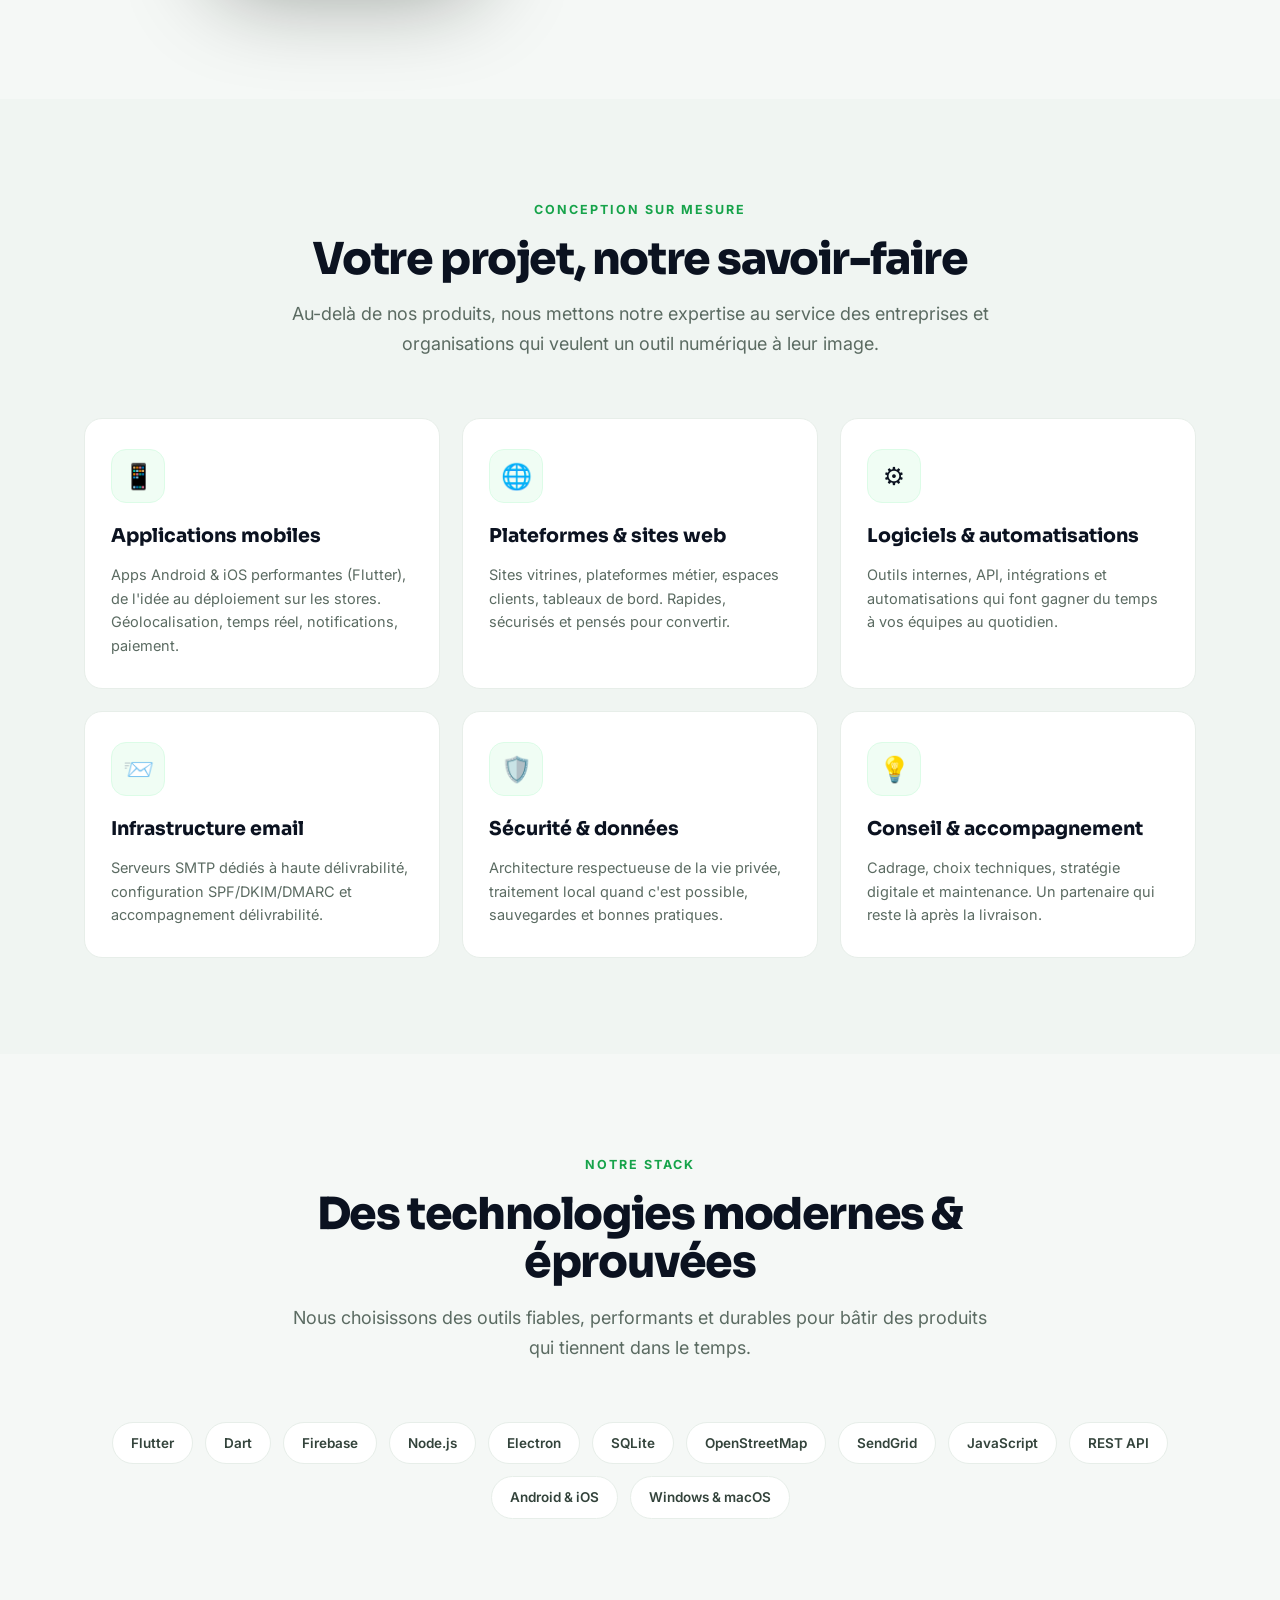
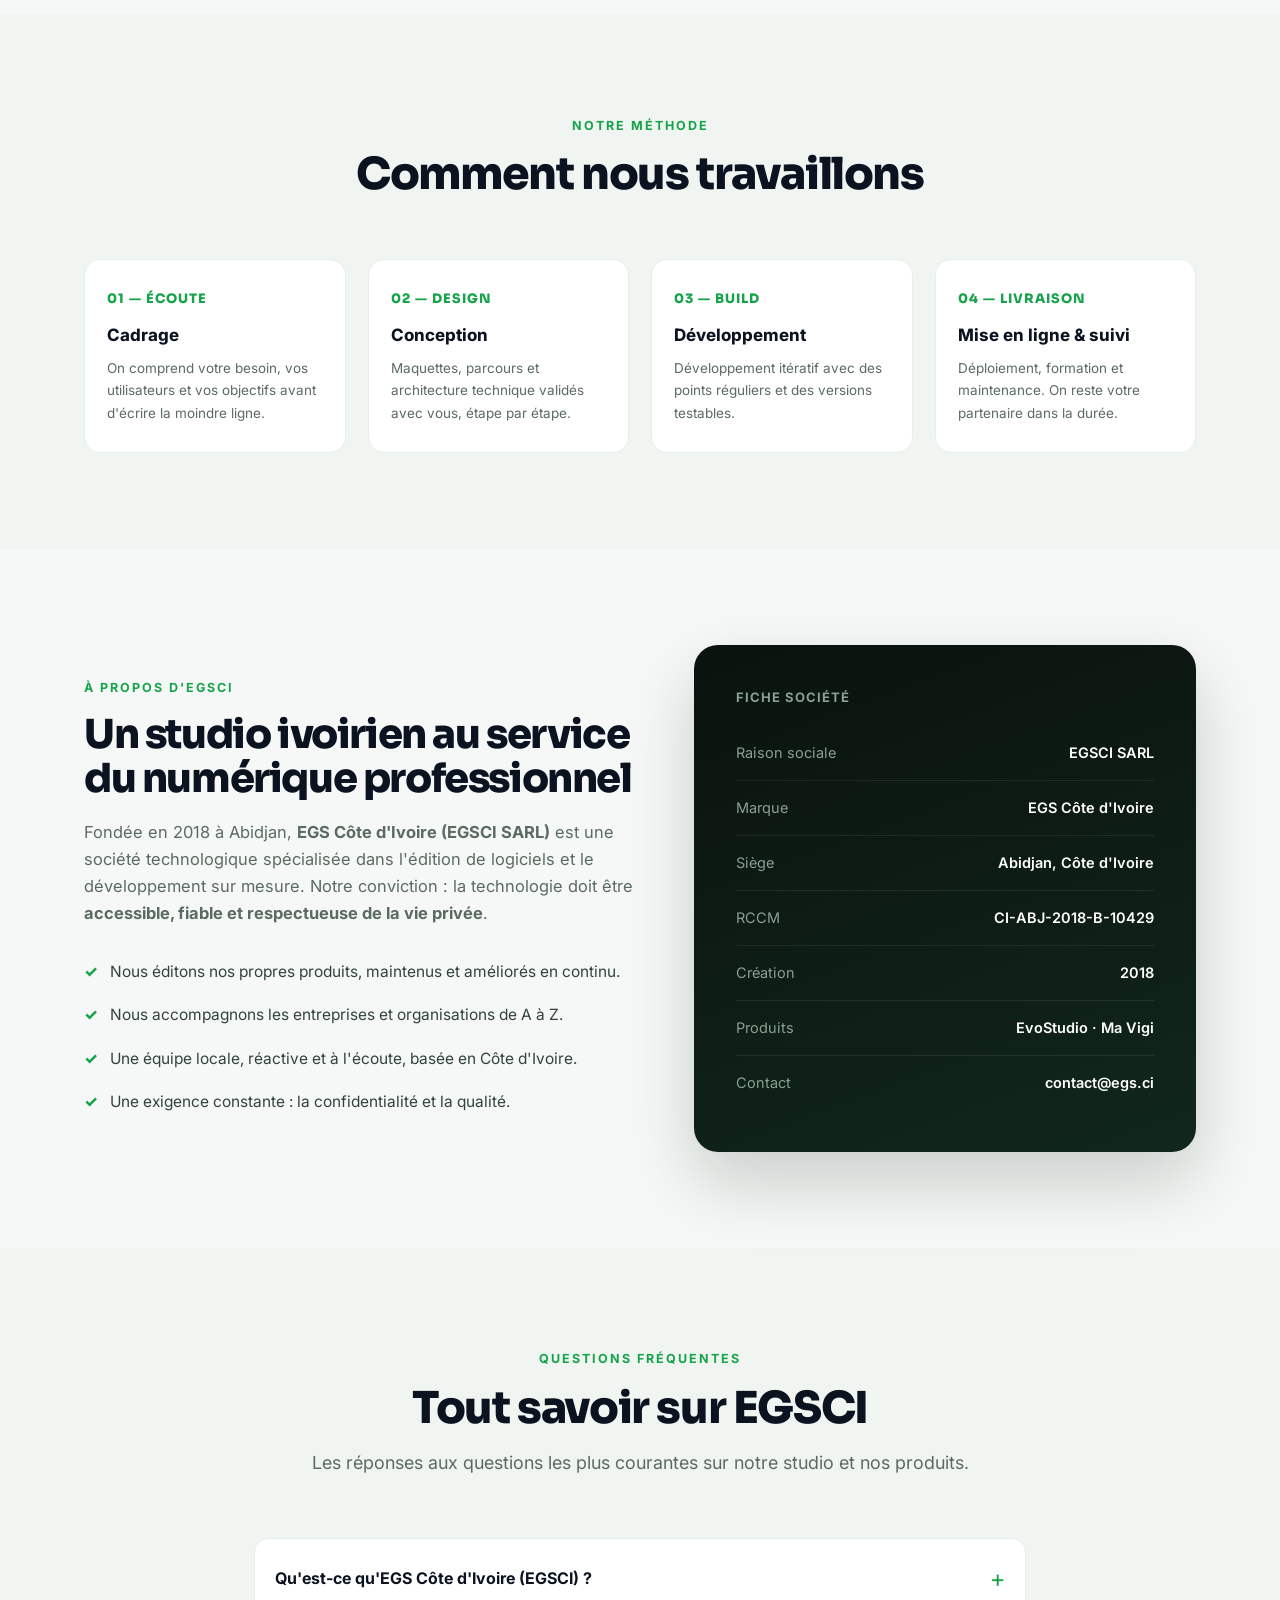
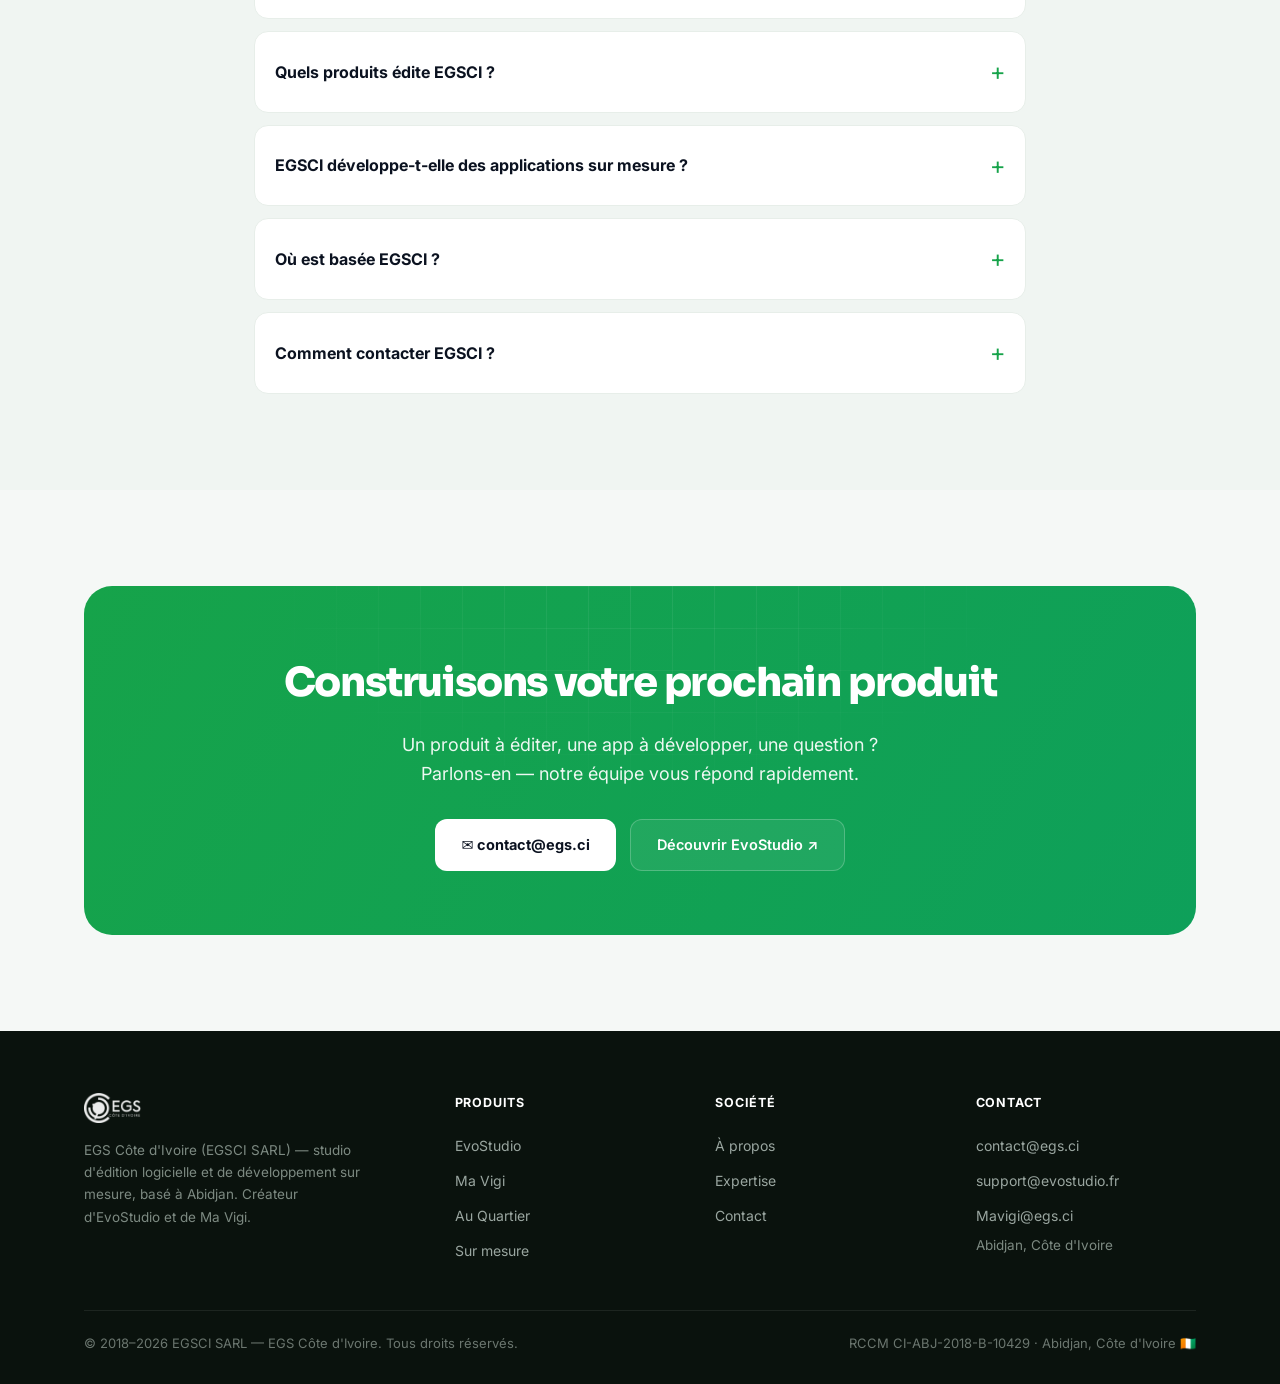
==== commit a18664d1: "Page dediee au-quartier.html (details + Premium 2000 FCFA) + maillage + sitemap" ====
--- a/index.html
+++ b/index.html
@@ -482,6 +482,9 @@
             <span class="store"><svg viewBox="0 0 24 24"><path d="M16.5 1c-1.3.1-2.8.9-3.7 2-0.8.9-1.5 2.3-1.2 3.6 1.4.1 2.8-.7 3.6-1.8.8-1 1.4-2.4 1.3-3.8zM21 17.3c-.5 1.2-.8 1.7-1.5 2.8-1 1.5-2.4 3.4-4.1 3.4-1.5 0-1.9-1-4-1-2 0-2.5 1-4 1-1.7 0-3-1.7-4-3.2C-1 16-1.4 9.6 1.9 6.6c1-1 2.4-1.6 3.7-1.6 1.5 0 2.5 1 3.8 1 1.2 0 1.9-1 3.8-1 1.1 0 2.3.6 3.2 1.6-2.8 1.5-2.3 5.5.6 6.7z"/></svg><span>Bientôt sur<b>App Store</b></span></span>
           </div>
         </div>
+        <div class="prod-cta" style="margin-top:14px">
+          <a href="/au-quartier.html" class="btn btn-outline">En savoir plus sur Au Quartier →</a>
+        </div>
         <p style="margin-top:16px;font-style:italic;color:var(--slate);font-size:14px">« Brise le silence, crée des histoires — dans le respect et la bienveillance. »</p>
       </div>
     </div>
@@ -635,6 +638,7 @@
         <h5>Produits</h5>
         <a href="/evostudio.html">EvoStudio</a>
         <a href="/ma-vigi.html">Ma Vigi</a>
+        <a href="/au-quartier.html">Au Quartier</a>
         <a href="/sur-mesure.html">Sur mesure</a>
       </div>
       <div class="foot-col">
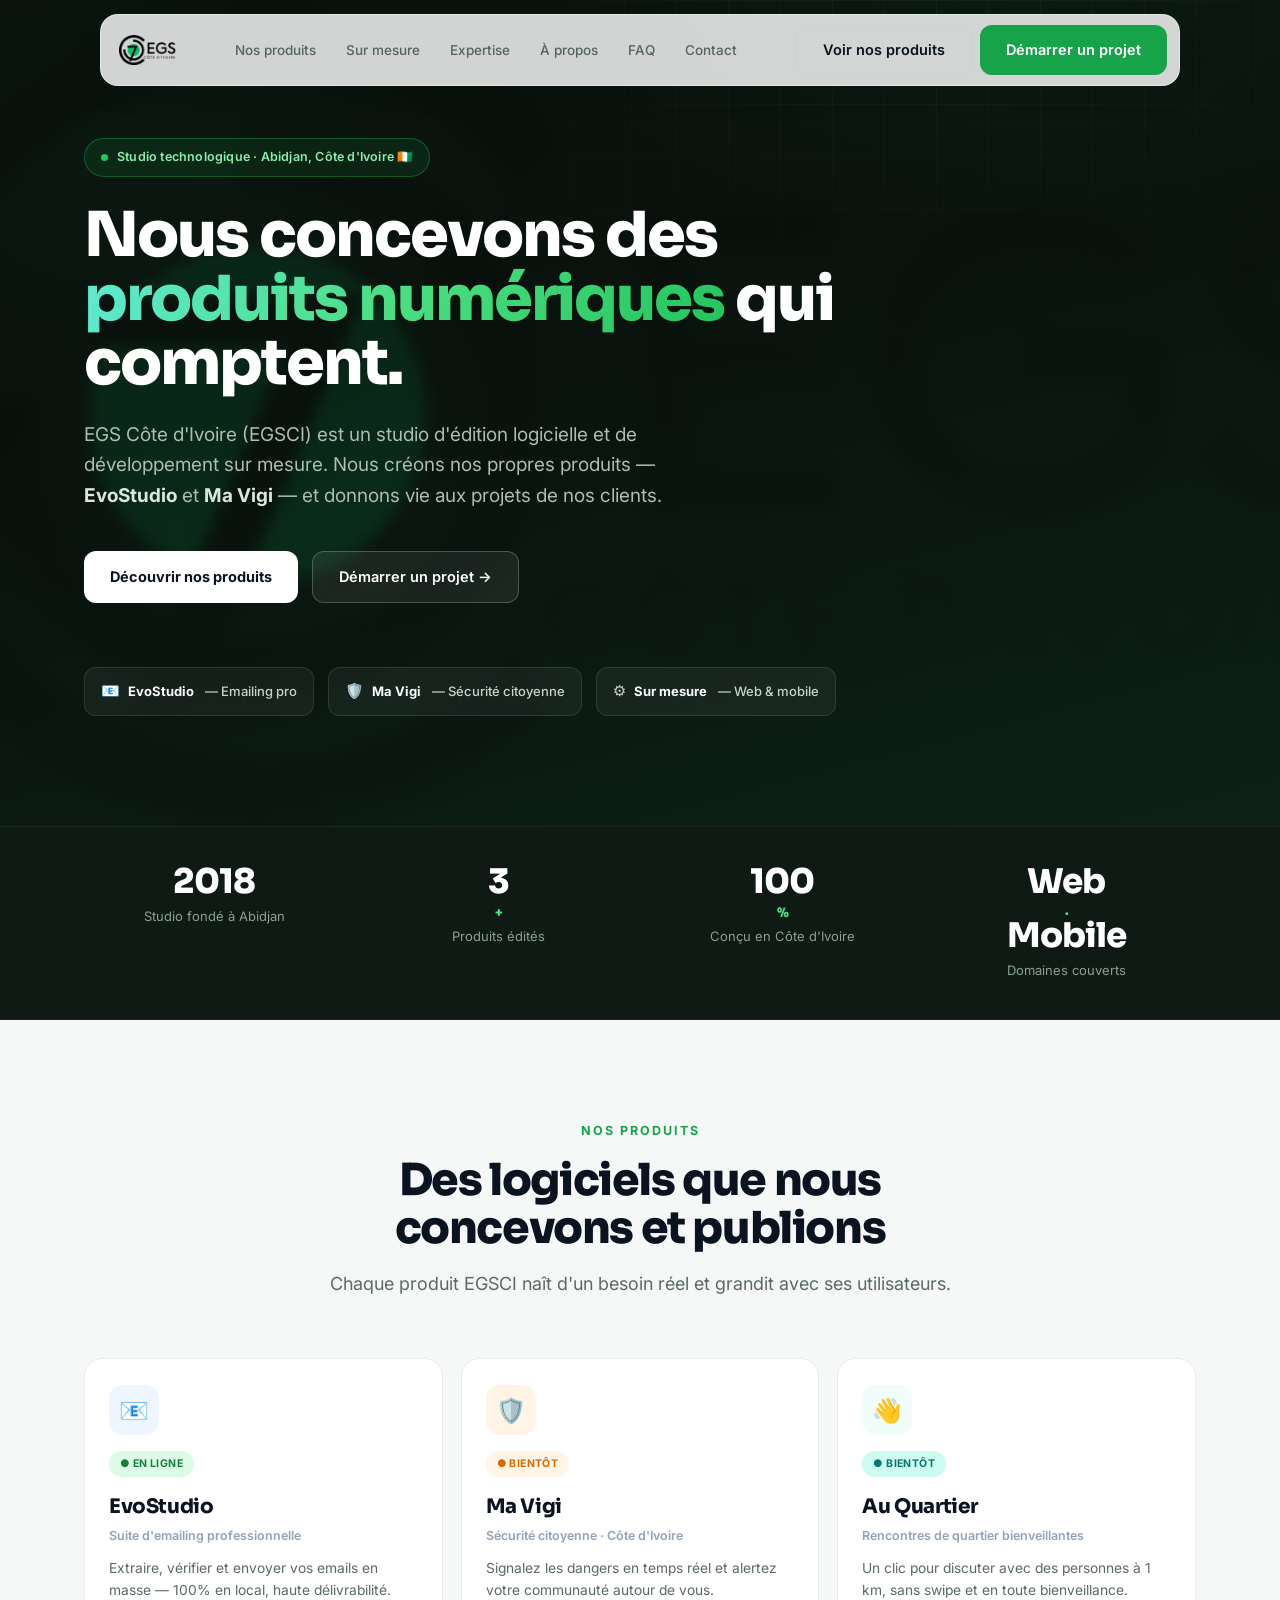
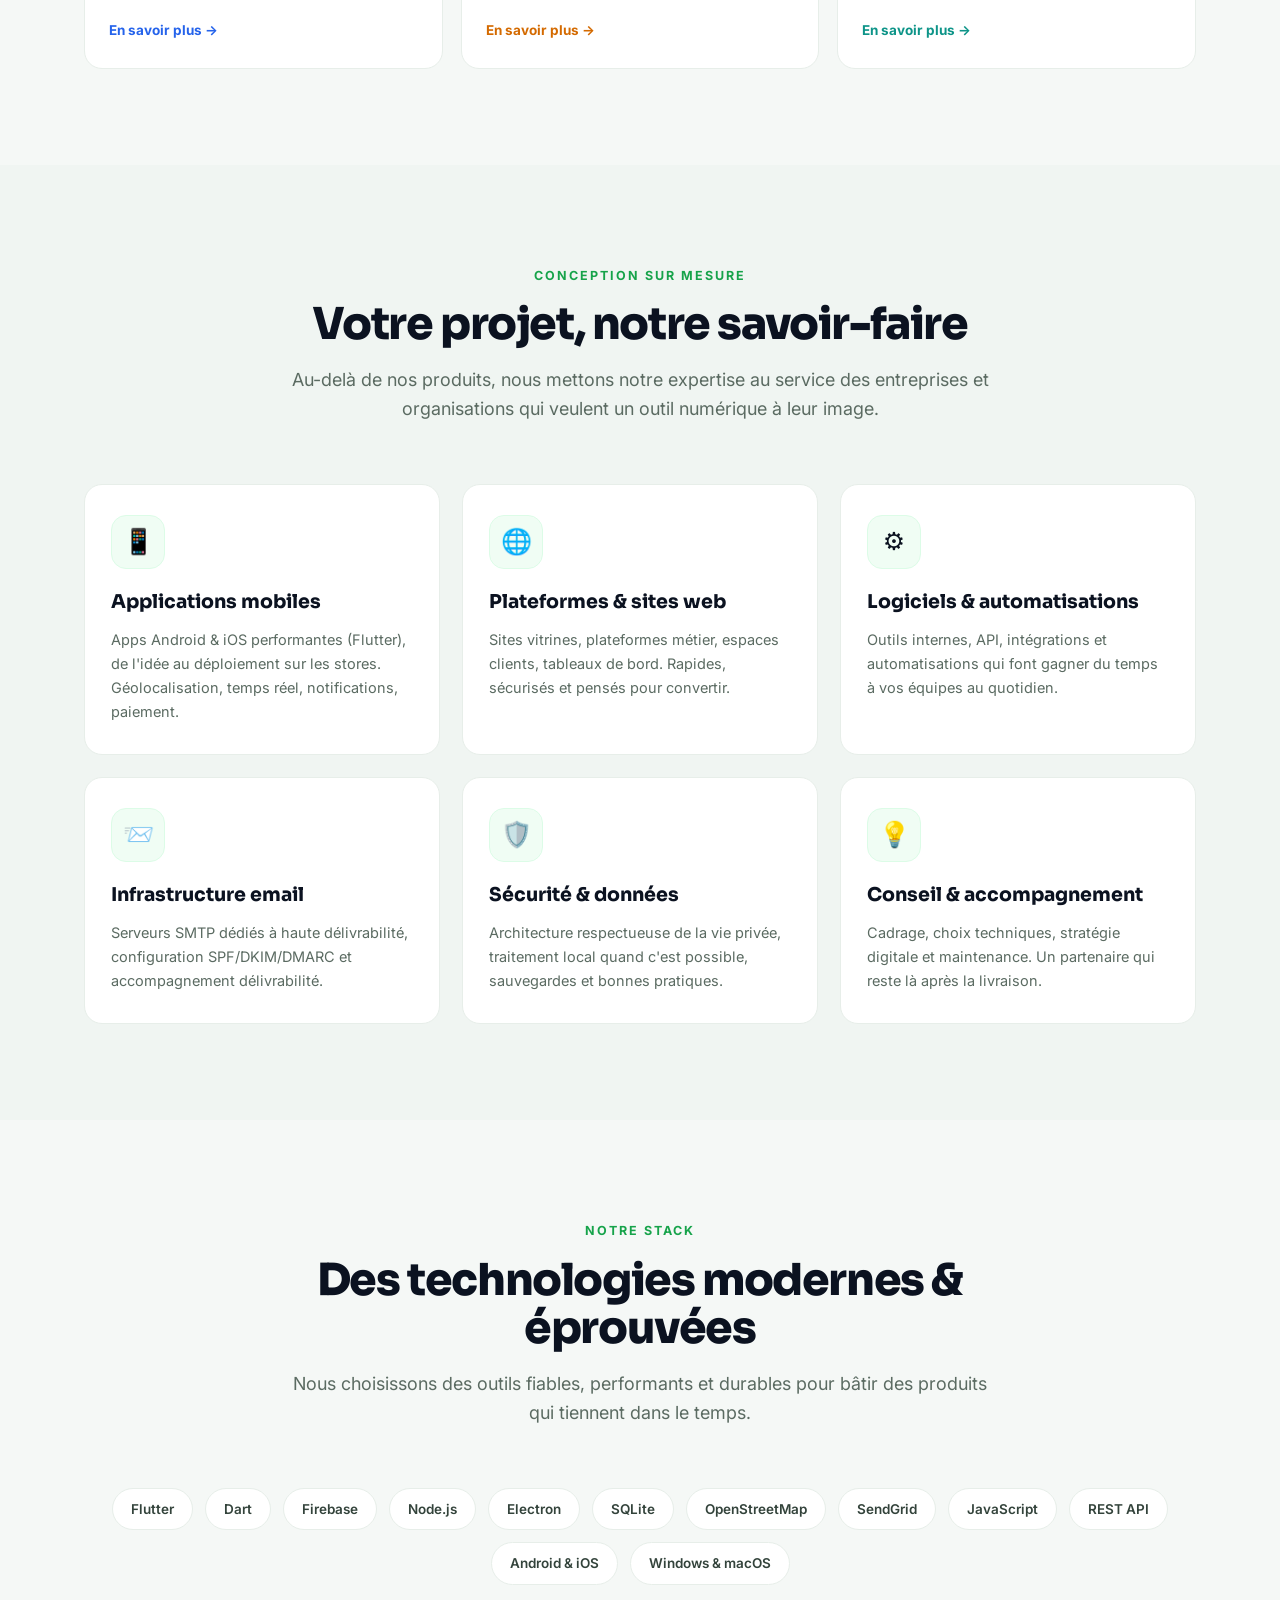
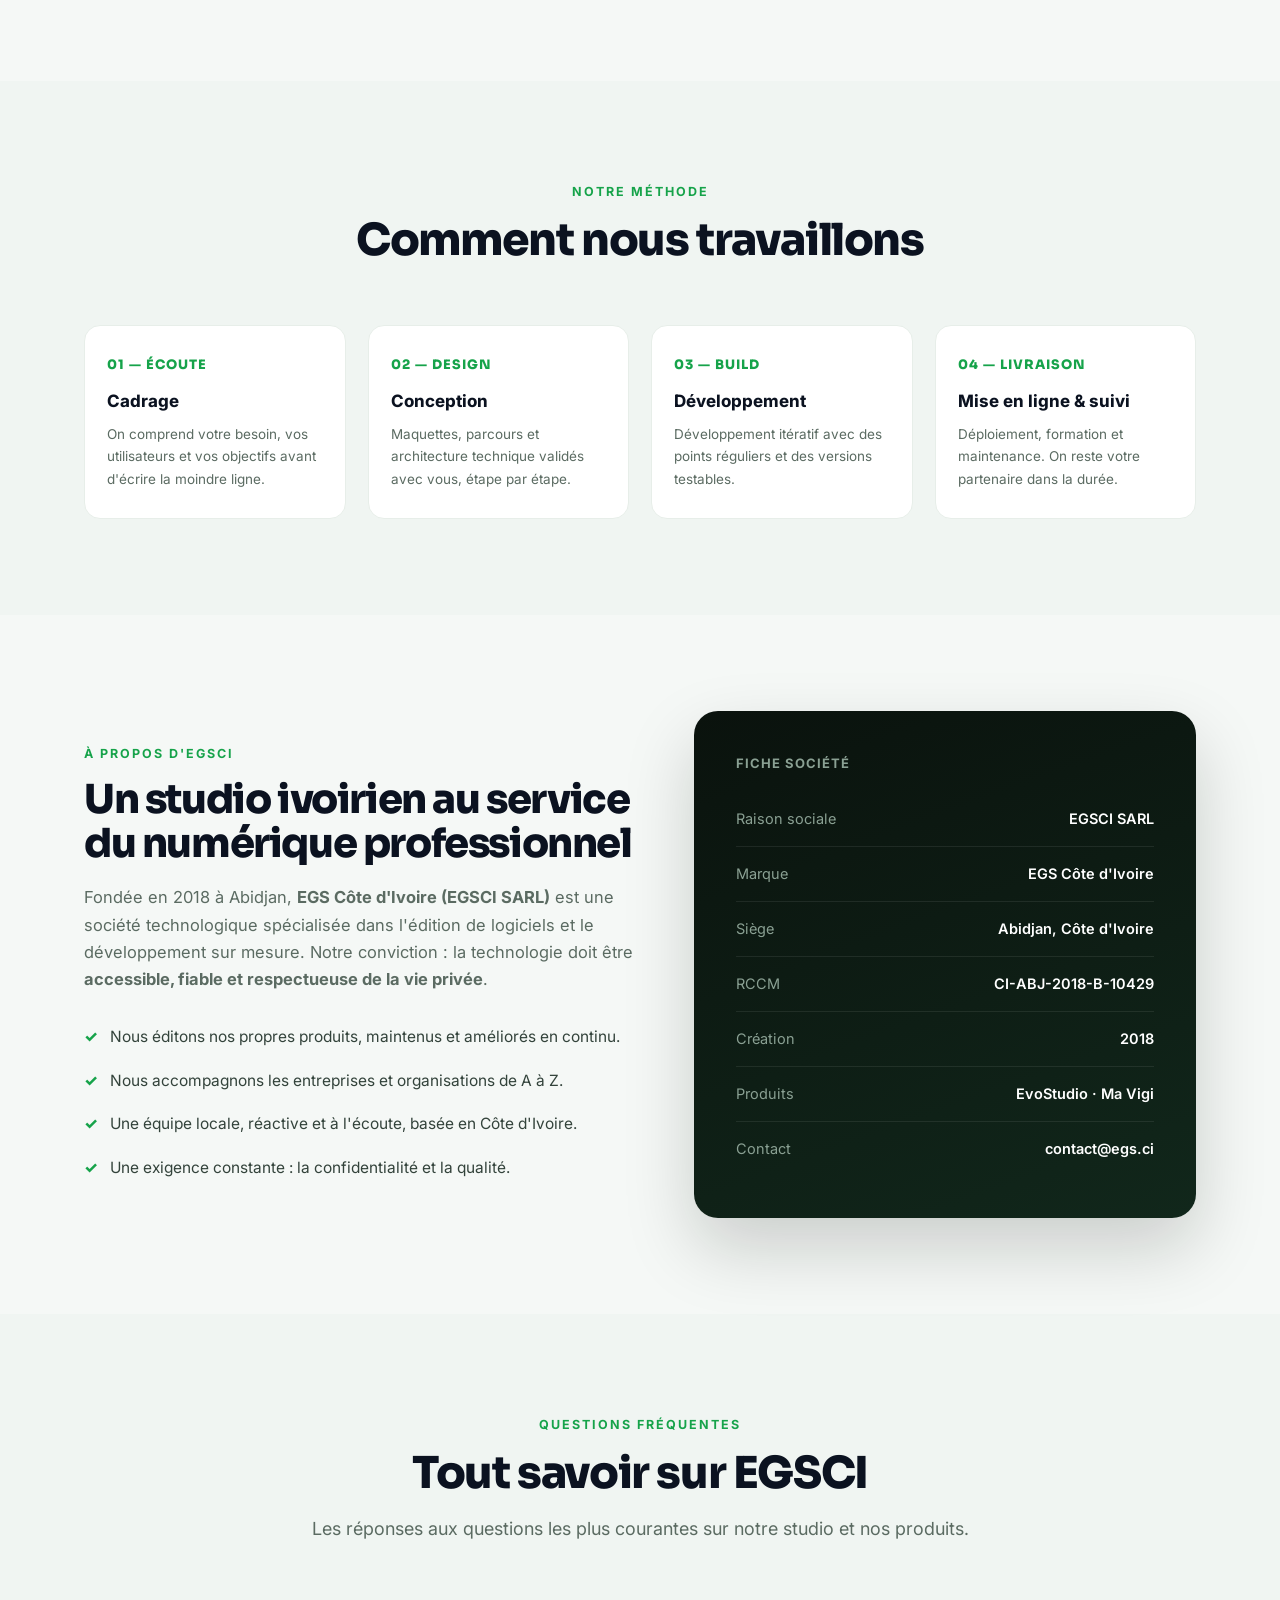
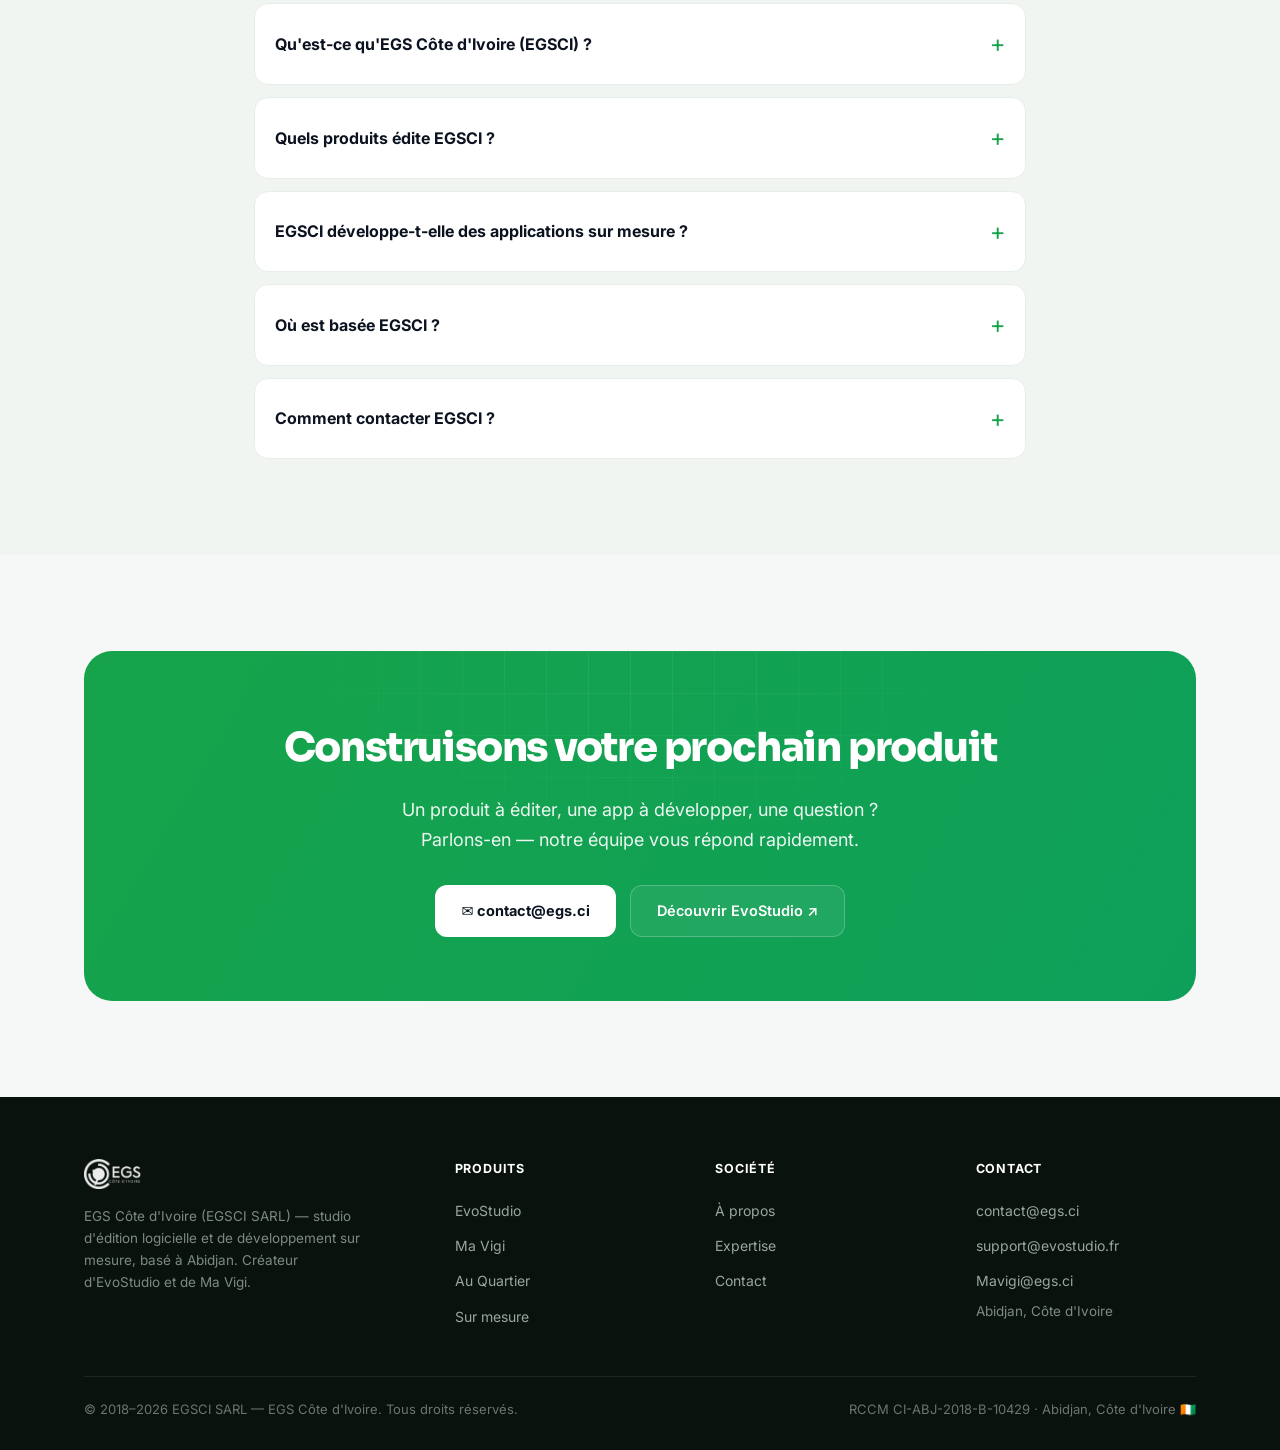
==== commit 15a8c7fc: "Section produits: grille compacte 3 cartes (plus pro et minimaliste)" ====
--- a/index.html
+++ b/index.html
@@ -195,6 +195,17 @@
 .mv-tab .tb .d{width:20px;height:20px;border-radius:7px;background:currentColor;opacity:.85}
 .mv-fab{position:absolute;bottom:74px;left:50%;transform:translateX(-50%);width:54px;height:54px;border-radius:50%;background:var(--ci-red);box-shadow:0 10px 26px rgba(229,57,53,.5);display:flex;align-items:center;justify-content:center;color:#fff;font-size:22px;z-index:6;border:4px solid #fff8f0}
 @media(max-width:900px){.prod{grid-template-columns:1fr;gap:34px}.prod.rev .prod-visual{order:0}.prod h3{font-size:28px}}
+/* Grille produits compacte (minimaliste) */
+.prodgrid{display:grid;grid-template-columns:repeat(3,1fr);gap:18px;margin-top:6px}
+.pg-card{background:var(--bg2);border:1px solid var(--line);border-radius:18px;padding:26px 24px;display:flex;flex-direction:column;transition:.2s}
+.pg-card:hover{transform:translateY(-4px);box-shadow:0 18px 40px rgba(11,40,24,.09);border-color:#c9e6d4}
+.pg-ic{width:50px;height:50px;border-radius:14px;display:flex;align-items:center;justify-content:center;font-size:24px;margin-bottom:16px}
+.pg-tag{font-size:10.5px;font-weight:700;letter-spacing:.4px;text-transform:uppercase;padding:4px 11px;border-radius:999px;align-self:flex-start;margin-bottom:13px}
+.pg-card h3{font-size:20px;font-weight:750;margin-bottom:3px;letter-spacing:-.4px}
+.pg-role{font-size:12.5px;color:var(--slate-2);font-weight:600;margin-bottom:11px}
+.pg-card p{font-size:13.8px;color:var(--slate);margin-bottom:18px;flex:1;line-height:1.6}
+.pg-link{font-weight:700;font-size:13.5px;display:inline-flex;align-items:center;gap:5px;align-self:flex-start}
+@media(max-width:900px){.prodgrid{grid-template-columns:1fr}}
 
 /* SUR MESURE */
 .svc-grid{display:grid;grid-template-columns:repeat(3,1fr);gap:22px}
@@ -341,151 +352,30 @@
       <p>Chaque produit EGSCI naît d'un besoin réel et grandit avec ses utilisateurs.</p>
     </div>
 
-    <!-- EvoStudio -->
-    <div class="prod">
-      <div>
-        <span class="prod-tag" style="background:#eff6ff;color:var(--evo-blue);border:1px solid #dbeafe">● Produit phare · En ligne</span>
+    <div class="prodgrid">
+      <div class="pg-card">
+        <div class="pg-ic" style="background:#eff6ff;color:#2563eb">📧</div>
+        <span class="pg-tag" style="background:#dcfce7;color:#15803d">● En ligne</span>
         <h3>EvoStudio</h3>
-        <div class="role">Suite professionnelle d'emailing</div>
-        <p class="desc">Trois outils complémentaires pour réussir vos campagnes : extraire, vérifier et envoyer vos emails en masse — 100% en local, avec une infrastructure SMTP dédiée à haute délivrabilité.</p>
-        <ul class="feat">
-          <li><svg viewBox="0 0 24 24" fill="none" stroke="#2563eb" stroke-width="2.4"><path d="M20 6 9 17l-5-5"/></svg> <b>EvoExtractor</b>&nbsp;— collecte d'adresses ciblées</li>
-          <li><svg viewBox="0 0 24 24" fill="none" stroke="#2563eb" stroke-width="2.4"><path d="M20 6 9 17l-5-5"/></svg> <b>EvoVérificateur</b>&nbsp;— nettoyage syntaxe, MX & SMTP</li>
-          <li><svg viewBox="0 0 24 24" fill="none" stroke="#2563eb" stroke-width="2.4"><path d="M20 6 9 17l-5-5"/></svg> <b>EvoSender</b>&nbsp;— envoi en masse haute délivrabilité</li>
-        </ul>
-        <div class="prod-cta">
-          <a href="https://evostudio.fr" target="_blank" rel="noopener" class="btn btn-primary" style="background:var(--evo-blue)">Visiter evostudio.fr ↗</a>
-          <a href="/evostudio.html" class="btn btn-outline">En savoir plus →</a>
-        </div>
-      </div>
-      <div class="prod-visual">
-        <div class="evo-frame">
-          <img src="/logoevostudio2.png" alt="EvoStudio" class="evlogo" />
-          <img src="/Hub.png" alt="Aperçu de la suite EvoStudio" />
-        </div>
-      </div>
-    </div>
-
-    <hr style="border:none;border-top:1px solid var(--line);margin:64px 0" />
-
-    <!-- Ma Vigi -->
-    <div class="prod rev">
-      <div class="prod-visual">
-        <div class="phone-stage">
-          <div class="phone">
-            <div class="notch"></div>
-            <div class="screen">
-              <div class="mv-top">
-                <div class="t">🛡️ Ma Vigi <span style="font-size:12px">🇨🇮</span></div>
-                <div class="s">Réseau citoyen de vigilance</div>
-              </div>
-              <div class="mv-map">
-                <div class="mv-road" style="top:80px;left:-10px;right:-10px;height:14px;transform:rotate(-8deg)"></div>
-                <div class="mv-road" style="top:180px;left:60px;width:14px;height:240px"></div>
-                <div class="mv-road" style="top:260px;left:-10px;right:40px;height:12px;transform:rotate(5deg)"></div>
-                <div class="pin r pulse" style="top:120px;left:120px"><i>🔥</i></div>
-                <div class="pin o" style="top:210px;left:54px"><i>⚠️</i></div>
-                <div class="pin y" style="top:300px;left:150px"><i>🚗</i></div>
-                <div class="mv-card">
-                  <div class="hd">
-                    <div class="ico">🔥</div>
-                    <div>
-                      <div class="ti">Incendie signalé</div>
-                      <div class="me">Cocody · il y a 2 min · 320 m</div>
-                    </div>
-                  </div>
-                  <div class="bar"></div>
-                  <div class="row"><span>⚠️ 12 signalements proches</span><span style="color:var(--ci-red);font-weight:700">URGENT</span></div>
-                </div>
-                <div class="mv-fab">＋</div>
-              </div>
-              <div class="mv-tab">
-                <div class="tb on"><div class="d"></div>Carte</div>
-                <div class="tb"><div class="d"></div>Alertes</div>
-                <div class="tb"><div class="d"></div>Signaler</div>
-                <div class="tb"><div class="d"></div>Profil</div>
-              </div>
-            </div>
-          </div>
-        </div>
-      </div>
-      <div>
-        <span class="prod-tag" style="background:#fff4e6;color:var(--ci-orange-dk);border:1px solid #ffe0b8">● Application mobile · Bientôt sur les stores</span>
+        <div class="pg-role">Suite d'emailing professionnelle</div>
+        <p>Extraire, vérifier et envoyer vos emails en masse — 100% en local, haute délivrabilité.</p>
+        <a href="/evostudio.html" class="pg-link" style="color:#2563eb">En savoir plus →</a>
+      </div>
+      <div class="pg-card">
+        <div class="pg-ic" style="background:#fff4e6;color:#d46a00">🛡️</div>
+        <span class="pg-tag" style="background:#fff4e6;color:#d46a00">● Bientôt</span>
         <h3>Ma Vigi</h3>
-        <div class="role">Réseau citoyen de vigilance — Côte d'Ivoire</div>
-        <p class="desc">Une application mobile qui permet à chaque habitant de signaler en temps réel les situations dangereuses — cambriolages, agressions, incendies, accidents — et d'alerter sa communauté autour de lui, sur une carte vivante.</p>
-        <ul class="feat">
-          <li><svg viewBox="0 0 24 24" fill="none" stroke="#f77f00" stroke-width="2.4"><path d="M20 6 9 17l-5-5"/></svg> Signalement géolocalisé avec photo, en quelques secondes</li>
-          <li><svg viewBox="0 0 24 24" fill="none" stroke="#f77f00" stroke-width="2.4"><path d="M20 6 9 17l-5-5"/></svg> Carte des alertes en temps réel & notifications de proximité</li>
-          <li><svg viewBox="0 0 24 24" fill="none" stroke="#f77f00" stroke-width="2.4"><path d="M20 6 9 17l-5-5"/></svg> Accès direct aux numéros d'urgence officiels (180, 110, 185…)</li>
-        </ul>
-        <div class="prod-cta">
-          <div class="store-badges">
-            <span class="store"><svg viewBox="0 0 24 24"><path d="M3 3v18l15-9L3 3z"/></svg><span>Bientôt sur<b>Google Play</b></span></span>
-            <span class="store"><svg viewBox="0 0 24 24"><path d="M16.5 1c-1.3.1-2.8.9-3.7 2-0.8.9-1.5 2.3-1.2 3.6 1.4.1 2.8-.7 3.6-1.8.8-1 1.4-2.4 1.3-3.8zM21 17.3c-.5 1.2-.8 1.7-1.5 2.8-1 1.5-2.4 3.4-4.1 3.4-1.5 0-1.9-1-4-1-2 0-2.5 1-4 1-1.7 0-3-1.7-4-3.2C-1 16-1.4 9.6 1.9 6.6c1-1 2.4-1.6 3.7-1.6 1.5 0 2.5 1 3.8 1 1.2 0 1.9-1 3.8-1 1.1 0 2.3.6 3.2 1.6-2.8 1.5-2.3 5.5.6 6.7z"/></svg><span>Bientôt sur<b>App Store</b></span></span>
-          </div>
-        </div>
-        <div class="prod-cta" style="margin-top:14px">
-          <a href="/ma-vigi.html" class="btn btn-outline">En savoir plus sur Ma Vigi →</a>
-        </div>
-      </div>
-    </div>
-
-    <hr style="border:none;border-top:1px solid var(--line);margin:64px 0" />
-
-    <!-- Au Quartier -->
-    <div class="prod">
-      <div class="prod-visual">
-        <div class="aq-stage">
-          <div class="sphone">
-            <div class="hole"></div>
-            <div class="scr">
-              <div style="padding:42px 18px 10px;text-align:center;flex-shrink:0">
-                <div style="font-family:'Sora';font-weight:800;font-size:17px;color:#fff">Au Quartier</div>
-                <div style="font-size:11px;color:#5eead4;font-weight:600;margin-top:2px">📍 À 1 km autour de vous</div>
-              </div>
-              <div style="flex:1;display:flex;flex-direction:column;align-items:center;justify-content:center;gap:16px;padding:0 18px">
-                <div class="aq-disp">
-                  <span style="font-size:30px">👋</span>
-                  <span style="font-size:13px;font-weight:800;margin-top:2px;text-align:center;line-height:1.1">Je suis<br>dispo</span>
-                </div>
-                <div style="font-size:11px;color:#93b3c4">⏳ La discussion s'efface après 30 min</div>
-                <div style="display:flex;flex-direction:column;gap:8px;width:100%">
-                  <span class="aq-chip"><span class="av" style="background:#f59e0b">A</span> Awa · 26 · à 300 m</span>
-                  <span class="aq-chip"><span class="av" style="background:#3b82f6">K</span> Koffi · 31 · à 550 m</span>
-                  <span class="aq-chip"><span class="av" style="background:#a855f7">M</span> Mariam · 24 · à 800 m</span>
-                </div>
-              </div>
-              <div style="height:52px;flex-shrink:0;background:rgba(255,255,255,.04);border-top:1px solid rgba(255,255,255,.08);display:flex;align-items:center;justify-content:space-around;width:100%">
-                <span style="font-size:9px;color:#14b8a6;display:flex;flex-direction:column;align-items:center;gap:3px"><span style="width:18px;height:18px;border-radius:6px;background:#14b8a6;opacity:.9"></span>Dispo</span>
-                <span style="font-size:9px;color:#7b8a96;display:flex;flex-direction:column;align-items:center;gap:3px"><span style="width:18px;height:18px;border-radius:6px;background:#7b8a96;opacity:.5"></span>Chats</span>
-                <span style="font-size:9px;color:#7b8a96;display:flex;flex-direction:column;align-items:center;gap:3px"><span style="width:18px;height:18px;border-radius:6px;background:#7b8a96;opacity:.5"></span>Profil</span>
-              </div>
-            </div>
-          </div>
-        </div>
-      </div>
-      <div>
-        <span class="prod-tag" style="background:#ccfbf1;color:#0f766e;border:1px solid #99f6e4">● Application mobile · Bientôt sur les stores</span>
+        <div class="pg-role">Sécurité citoyenne · Côte d'Ivoire</div>
+        <p>Signalez les dangers en temps réel et alertez votre communauté autour de vous.</p>
+        <a href="/ma-vigi.html" class="pg-link" style="color:#d46a00">En savoir plus →</a>
+      </div>
+      <div class="pg-card">
+        <div class="pg-ic" style="background:#f0fdfa;color:#0d9488">👋</div>
+        <span class="pg-tag" style="background:#ccfbf1;color:#0f766e">● Bientôt</span>
         <h3>Au Quartier</h3>
-        <div class="role">Rencontres de quartier, simples et bienveillantes</div>
-        <p class="desc">Une application qui brise le silence dans votre quartier pour créer des rencontres simples et bienveillantes. Un seul clic vous rend disponible : vous écrivez directement aux personnes proches, sans swipe ni match.</p>
-        <ul class="feat">
-          <li><svg viewBox="0 0 24 24" fill="none" stroke="#0d9488" stroke-width="2.4"><path d="M20 6 9 17l-5-5"/></svg> <b>Un gros bouton</b>&nbsp;— un clic et vous êtes disponible pour discuter</li>
-          <li><svg viewBox="0 0 24 24" fill="none" stroke="#0d9488" stroke-width="2.4"><path d="M20 6 9 17l-5-5"/></svg> <b>À 1 km max</b>&nbsp;— des gens vraiment près de chez vous, sans swipe</li>
-          <li><svg viewBox="0 0 24 24" fill="none" stroke="#0d9488" stroke-width="2.4"><path d="M20 6 9 17l-5-5"/></svg> <b>Éphémère</b>&nbsp;— discussions (30 min) et photos (30 s) qui s'effacent</li>
-          <li><svg viewBox="0 0 24 24" fill="none" stroke="#0d9488" stroke-width="2.4"><path d="M20 6 9 17l-5-5"/></svg> <b>Bienveillant</b>&nbsp;— pas de rejet visible, modération et signalement faciles</li>
-        </ul>
-        <div class="prod-cta">
-          <div class="store-badges">
-            <span class="store"><svg viewBox="0 0 24 24"><path d="M3 3v18l15-9L3 3z"/></svg><span>Bientôt sur<b>Google Play</b></span></span>
-            <span class="store"><svg viewBox="0 0 24 24"><path d="M16.5 1c-1.3.1-2.8.9-3.7 2-0.8.9-1.5 2.3-1.2 3.6 1.4.1 2.8-.7 3.6-1.8.8-1 1.4-2.4 1.3-3.8zM21 17.3c-.5 1.2-.8 1.7-1.5 2.8-1 1.5-2.4 3.4-4.1 3.4-1.5 0-1.9-1-4-1-2 0-2.5 1-4 1-1.7 0-3-1.7-4-3.2C-1 16-1.4 9.6 1.9 6.6c1-1 2.4-1.6 3.7-1.6 1.5 0 2.5 1 3.8 1 1.2 0 1.9-1 3.8-1 1.1 0 2.3.6 3.2 1.6-2.8 1.5-2.3 5.5.6 6.7z"/></svg><span>Bientôt sur<b>App Store</b></span></span>
-          </div>
-        </div>
-        <div class="prod-cta" style="margin-top:14px">
-          <a href="/au-quartier.html" class="btn btn-outline">En savoir plus sur Au Quartier →</a>
-        </div>
-        <p style="margin-top:16px;font-style:italic;color:var(--slate);font-size:14px">« Brise le silence, crée des histoires — dans le respect et la bienveillance. »</p>
+        <div class="pg-role">Rencontres de quartier bienveillantes</div>
+        <p>Un clic pour discuter avec des personnes à 1 km, sans swipe et en toute bienveillance.</p>
+        <a href="/au-quartier.html" class="pg-link" style="color:#0d9488">En savoir plus →</a>
       </div>
     </div>
   </div>
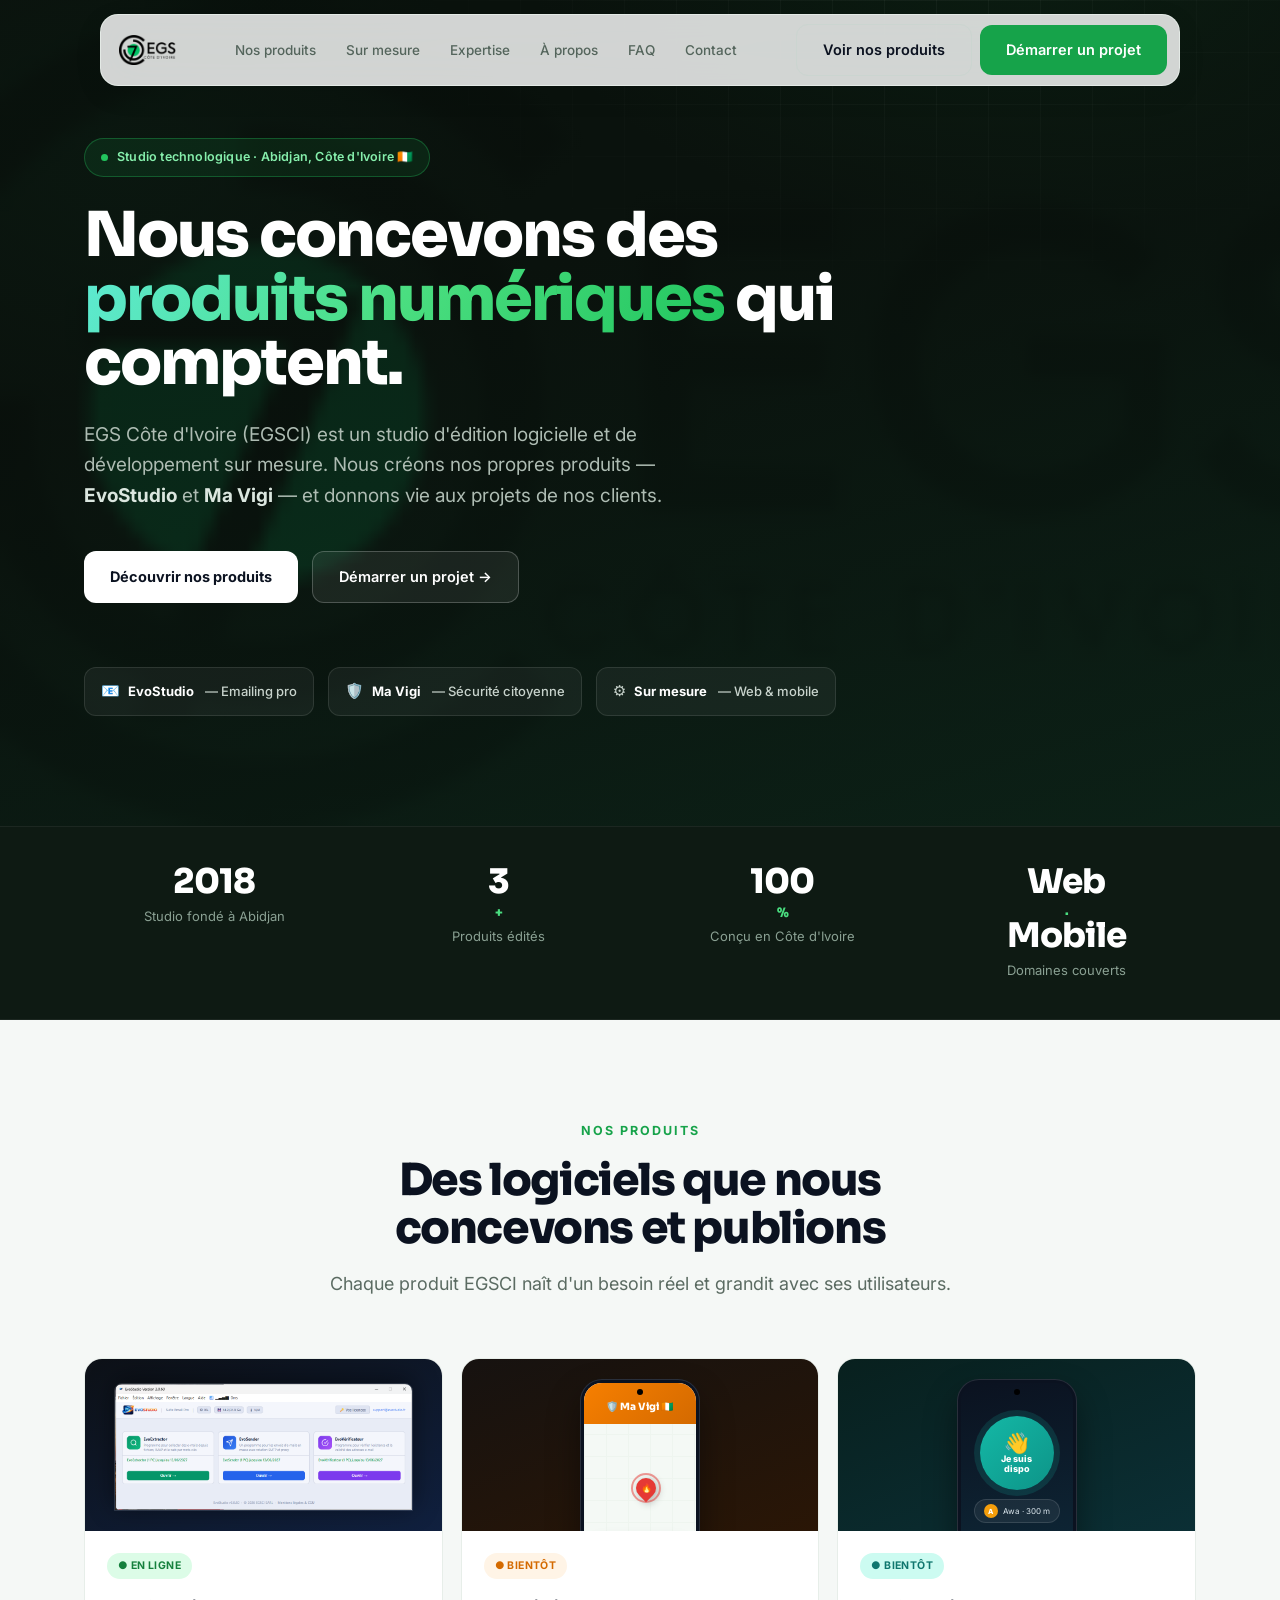
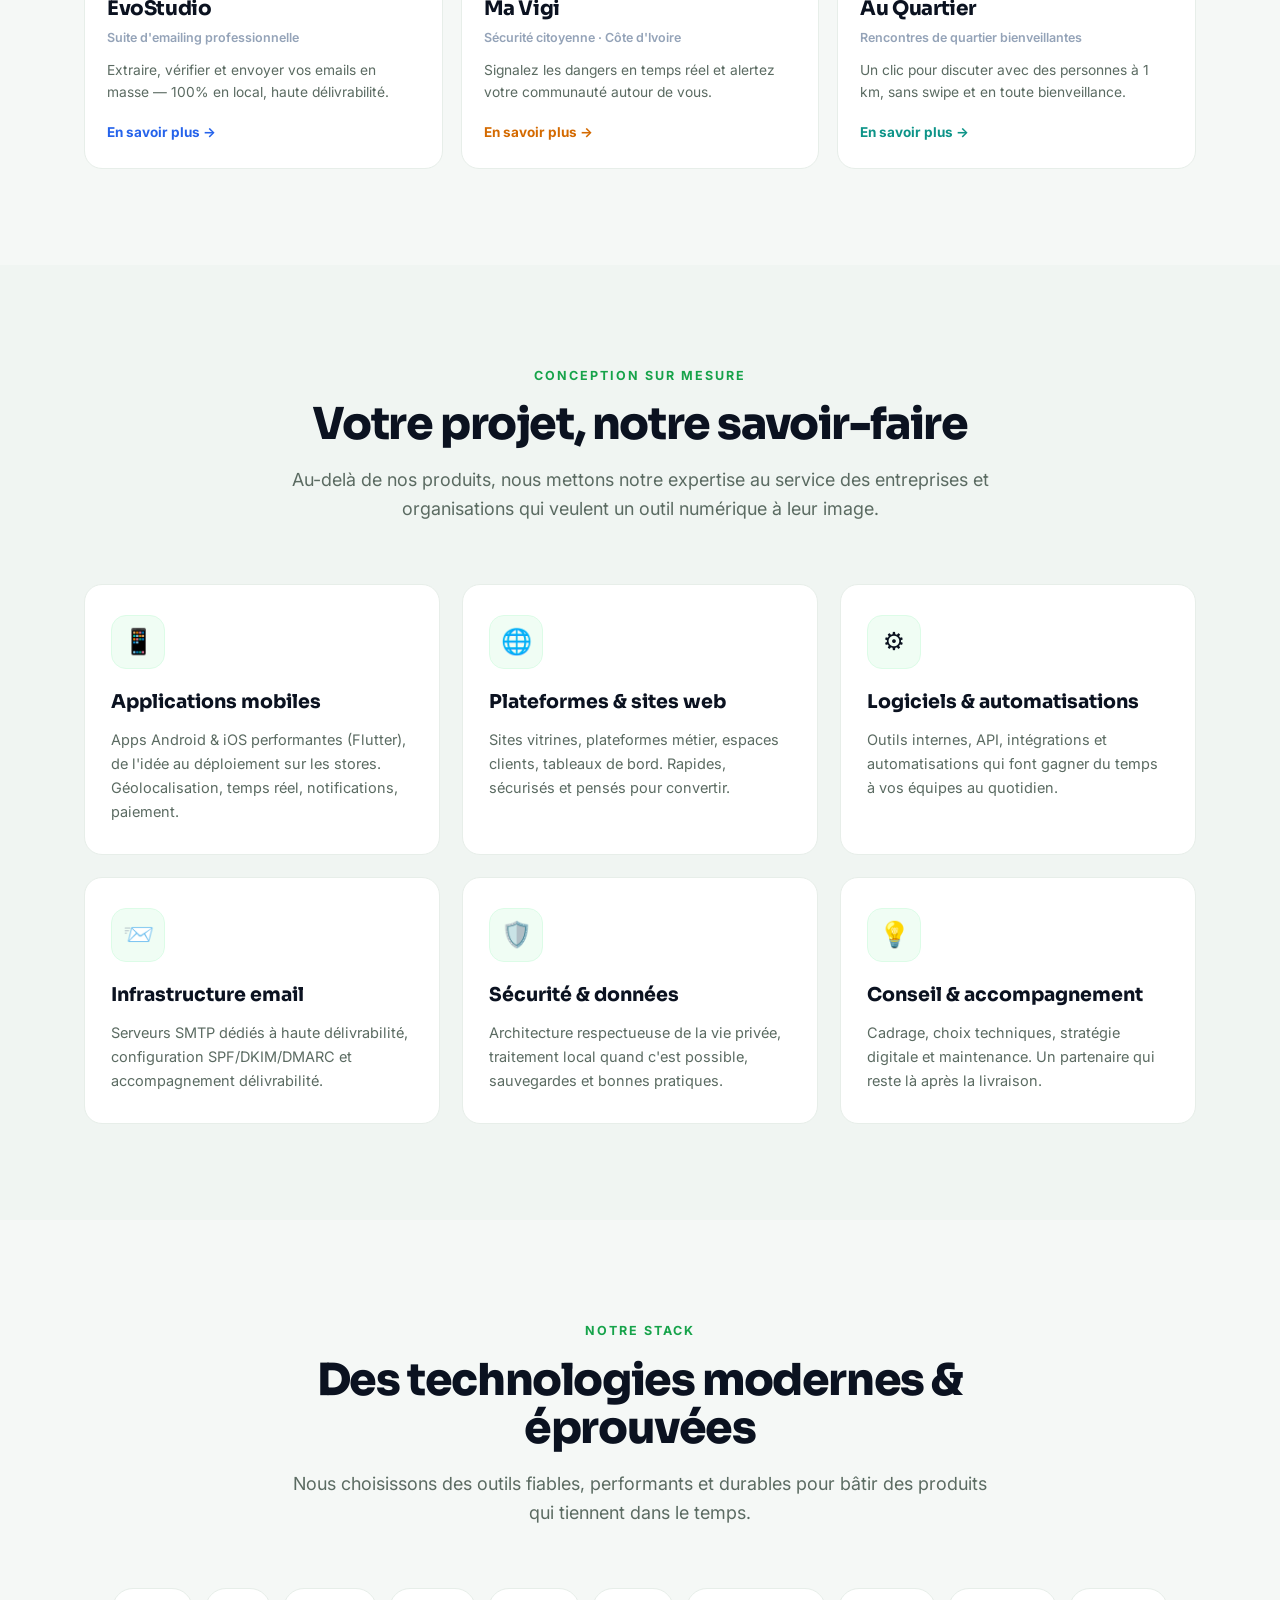
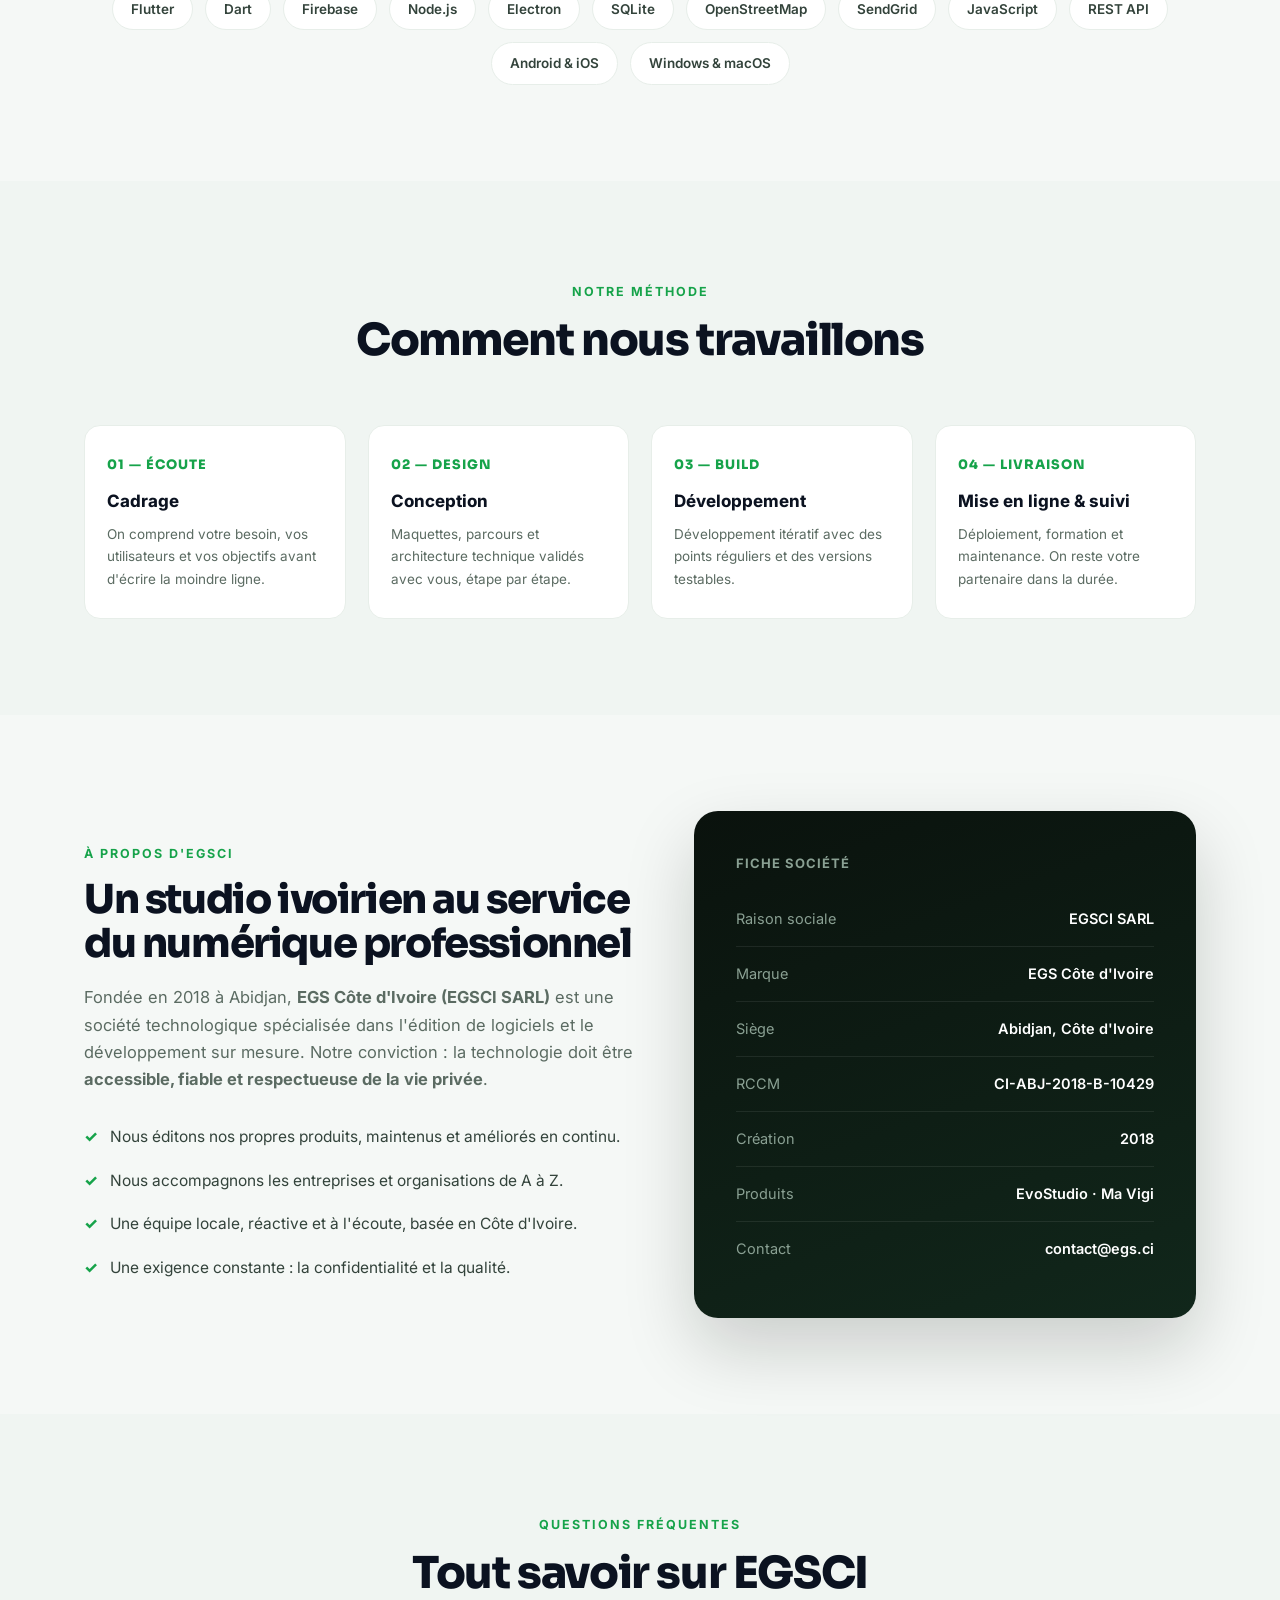
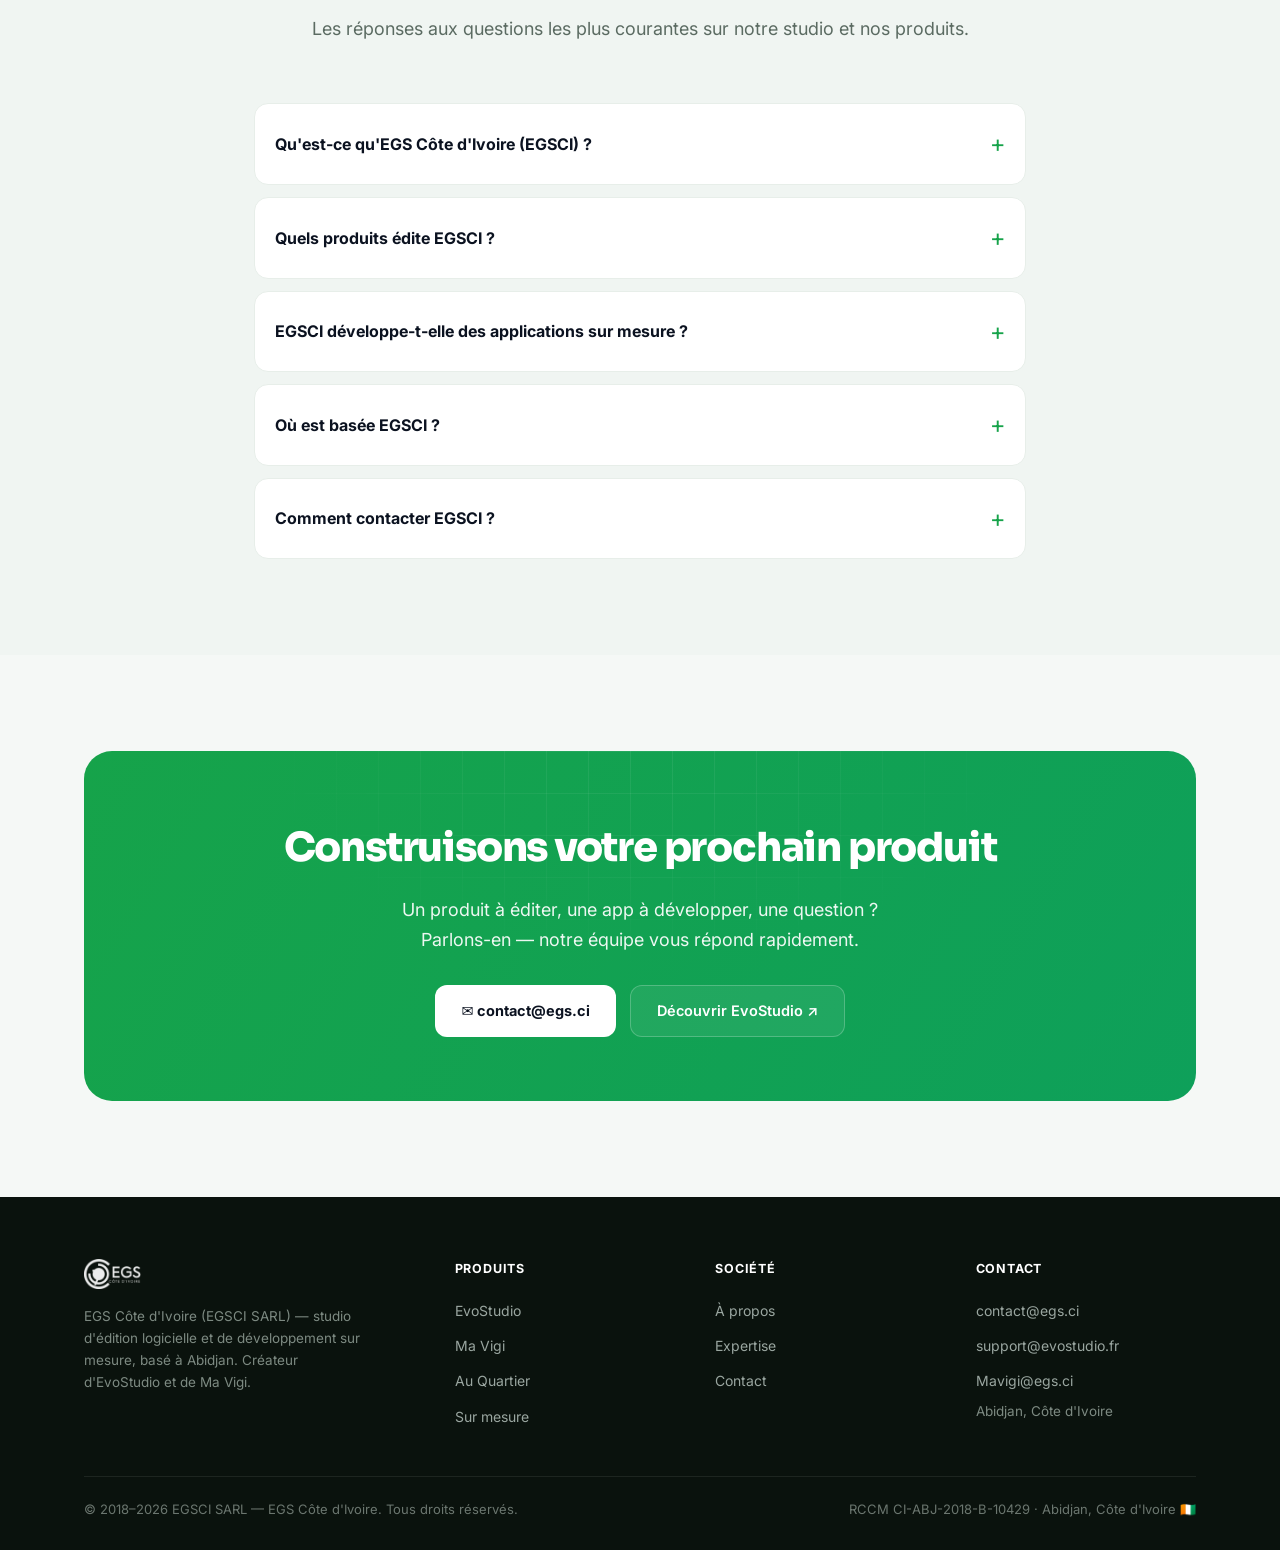
==== commit 4670f70a: "Cartes produits: mini-telephones pour Ma Vigi & Au Quartier + apercu EvoStudio (compact + visuel)" ====
--- a/index.html
+++ b/index.html
@@ -205,6 +205,31 @@
 .pg-role{font-size:12.5px;color:var(--slate-2);font-weight:600;margin-bottom:11px}
 .pg-card p{font-size:13.8px;color:var(--slate);margin-bottom:18px;flex:1;line-height:1.6}
 .pg-link{font-weight:700;font-size:13.5px;display:inline-flex;align-items:center;gap:5px;align-self:flex-start}
+.pg-card.app{padding:0;overflow:hidden}
+.pg-head{position:relative;height:172px;overflow:hidden;display:flex;justify-content:center;align-items:flex-start}
+.pg-head.evo{background:linear-gradient(160deg,#0d1117,#10203f)}
+.pg-head.mv{background:linear-gradient(160deg,#161210,#2a1606)}
+.pg-head.aq{background:linear-gradient(160deg,#08201e,#0b2f35)}
+.pg-head .shot{width:84%;margin-top:24px;border-radius:8px 8px 0 0;border:1px solid rgba(255,255,255,.12);box-shadow:0 -4px 26px rgba(0,0,0,.45)}
+.pg-body{padding:22px 22px 24px;display:flex;flex-direction:column;flex:1}
+.mphone{width:120px;flex-shrink:0;margin-top:20px;background:#0b1220;border-radius:22px;padding:4px;box-shadow:0 16px 32px rgba(0,0,0,.42),inset 0 0 0 1px rgba(255,255,255,.12)}
+.mphone .ms{width:100%;height:206px;border-radius:18px;overflow:hidden;position:relative;display:flex;flex-direction:column;background:#fff}
+.mphone .mh{position:absolute;top:6px;left:50%;transform:translateX(-50%);width:36px;height:5px;border-radius:99px;background:#000;opacity:.6;z-index:6}
+.mphone .mhole{position:absolute;top:6px;left:50%;transform:translateX(-50%);width:6px;height:6px;border-radius:50%;background:#000;z-index:6}
+/* mini Ma Vigi */
+.mmv-top{background:linear-gradient(135deg,var(--ci-orange),var(--ci-orange-dk));color:#fff;padding:16px 10px 8px;font-family:'Sora';font-weight:800;font-size:10px;text-align:center;flex-shrink:0}
+.mmv-map{flex:1;position:relative;background:repeating-linear-gradient(0deg,#eef5ef 0 1px,transparent 1px 22px),repeating-linear-gradient(90deg,#eef5ef 0 1px,transparent 1px 22px),#f4f9f5}
+.mmv-pin{position:absolute;top:54px;left:52px;width:20px;height:20px;border-radius:50% 50% 50% 0;transform:rotate(-45deg);background:var(--ci-red);display:flex;align-items:center;justify-content:center;box-shadow:0 3px 8px rgba(0,0,0,.3)}
+.mmv-pin i{transform:rotate(45deg);font-style:normal;font-size:9px}
+.mmv-pin:after{content:"";position:absolute;inset:-5px;border-radius:50%;border:2px solid var(--ci-red);opacity:.5;animation:ping 1.8s infinite}
+.mmv-card{position:absolute;left:8px;right:8px;bottom:10px;background:#fff;border-radius:9px;padding:7px 8px;box-shadow:0 6px 16px rgba(0,0,0,.16);font-size:8.5px}
+.mmv-card b{font-size:9.5px;color:#1a1a2e}
+/* mini Au Quartier */
+.maq{flex:1;background:linear-gradient(170deg,#0b1220,#0e2a3a);display:flex;flex-direction:column;align-items:center;justify-content:center;gap:9px;padding:14px 10px;color:#fff}
+.maq .btn-disp{width:74px;height:74px;border-radius:50%;background:linear-gradient(135deg,#14b8a6,#0d9488);display:flex;flex-direction:column;align-items:center;justify-content:center;font-size:9px;font-weight:800;text-align:center;line-height:1.1;box-shadow:0 0 0 6px rgba(20,184,166,.16)}
+.maq .btn-disp span{font-size:20px}
+.maq .maq-row{display:flex;align-items:center;gap:5px;background:rgba(255,255,255,.06);border:1px solid rgba(255,255,255,.12);border-radius:99px;padding:4px 9px;font-size:8px;color:#dbe7ee}
+.maq .maq-row i{width:14px;height:14px;border-radius:50%;font-style:normal;display:inline-flex;align-items:center;justify-content:center;font-size:7px;font-weight:800;color:#fff}
 @media(max-width:900px){.prodgrid{grid-template-columns:1fr}}
 
 /* SUR MESURE */
@@ -353,29 +378,56 @@
     </div>
 
     <div class="prodgrid">
-      <div class="pg-card">
-        <div class="pg-ic" style="background:#eff6ff;color:#2563eb">📧</div>
-        <span class="pg-tag" style="background:#dcfce7;color:#15803d">● En ligne</span>
-        <h3>EvoStudio</h3>
-        <div class="pg-role">Suite d'emailing professionnelle</div>
-        <p>Extraire, vérifier et envoyer vos emails en masse — 100% en local, haute délivrabilité.</p>
-        <a href="/evostudio.html" class="pg-link" style="color:#2563eb">En savoir plus →</a>
-      </div>
-      <div class="pg-card">
-        <div class="pg-ic" style="background:#fff4e6;color:#d46a00">🛡️</div>
-        <span class="pg-tag" style="background:#fff4e6;color:#d46a00">● Bientôt</span>
-        <h3>Ma Vigi</h3>
-        <div class="pg-role">Sécurité citoyenne · Côte d'Ivoire</div>
-        <p>Signalez les dangers en temps réel et alertez votre communauté autour de vous.</p>
-        <a href="/ma-vigi.html" class="pg-link" style="color:#d46a00">En savoir plus →</a>
-      </div>
-      <div class="pg-card">
-        <div class="pg-ic" style="background:#f0fdfa;color:#0d9488">👋</div>
-        <span class="pg-tag" style="background:#ccfbf1;color:#0f766e">● Bientôt</span>
-        <h3>Au Quartier</h3>
-        <div class="pg-role">Rencontres de quartier bienveillantes</div>
-        <p>Un clic pour discuter avec des personnes à 1 km, sans swipe et en toute bienveillance.</p>
-        <a href="/au-quartier.html" class="pg-link" style="color:#0d9488">En savoir plus →</a>
+      <!-- EvoStudio -->
+      <div class="pg-card app">
+        <div class="pg-head evo"><img src="/Hub.png" alt="Aperçu EvoStudio" class="shot" loading="lazy" /></div>
+        <div class="pg-body">
+          <span class="pg-tag" style="background:#dcfce7;color:#15803d">● En ligne</span>
+          <h3>EvoStudio</h3>
+          <div class="pg-role">Suite d'emailing professionnelle</div>
+          <p>Extraire, vérifier et envoyer vos emails en masse — 100% en local, haute délivrabilité.</p>
+          <a href="/evostudio.html" class="pg-link" style="color:#2563eb">En savoir plus →</a>
+        </div>
+      </div>
+      <!-- Ma Vigi -->
+      <div class="pg-card app">
+        <div class="pg-head mv">
+          <div class="mphone"><div class="ms">
+            <div class="mhole"></div>
+            <div class="mmv-top">🛡️ Ma Vigi 🇨🇮</div>
+            <div class="mmv-map">
+              <div class="mmv-pin"><i>🔥</i></div>
+              <div class="mmv-card"><b>Incendie signalé</b><br>Cocody · il y a 2 min</div>
+            </div>
+          </div></div>
+        </div>
+        <div class="pg-body">
+          <span class="pg-tag" style="background:#fff4e6;color:#d46a00">● Bientôt</span>
+          <h3>Ma Vigi</h3>
+          <div class="pg-role">Sécurité citoyenne · Côte d'Ivoire</div>
+          <p>Signalez les dangers en temps réel et alertez votre communauté autour de vous.</p>
+          <a href="/ma-vigi.html" class="pg-link" style="color:#d46a00">En savoir plus →</a>
+        </div>
+      </div>
+      <!-- Au Quartier -->
+      <div class="pg-card app">
+        <div class="pg-head aq">
+          <div class="mphone"><div class="ms">
+            <div class="mhole"></div>
+            <div class="maq">
+              <div class="btn-disp"><span>👋</span>Je suis<br>dispo</div>
+              <div class="maq-row"><i style="background:#f59e0b">A</i> Awa · 300 m</div>
+              <div class="maq-row"><i style="background:#3b82f6">K</i> Koffi · 550 m</div>
+            </div>
+          </div></div>
+        </div>
+        <div class="pg-body">
+          <span class="pg-tag" style="background:#ccfbf1;color:#0f766e">● Bientôt</span>
+          <h3>Au Quartier</h3>
+          <div class="pg-role">Rencontres de quartier bienveillantes</div>
+          <p>Un clic pour discuter avec des personnes à 1 km, sans swipe et en toute bienveillance.</p>
+          <a href="/au-quartier.html" class="pg-link" style="color:#0d9488">En savoir plus →</a>
+        </div>
       </div>
     </div>
   </div>
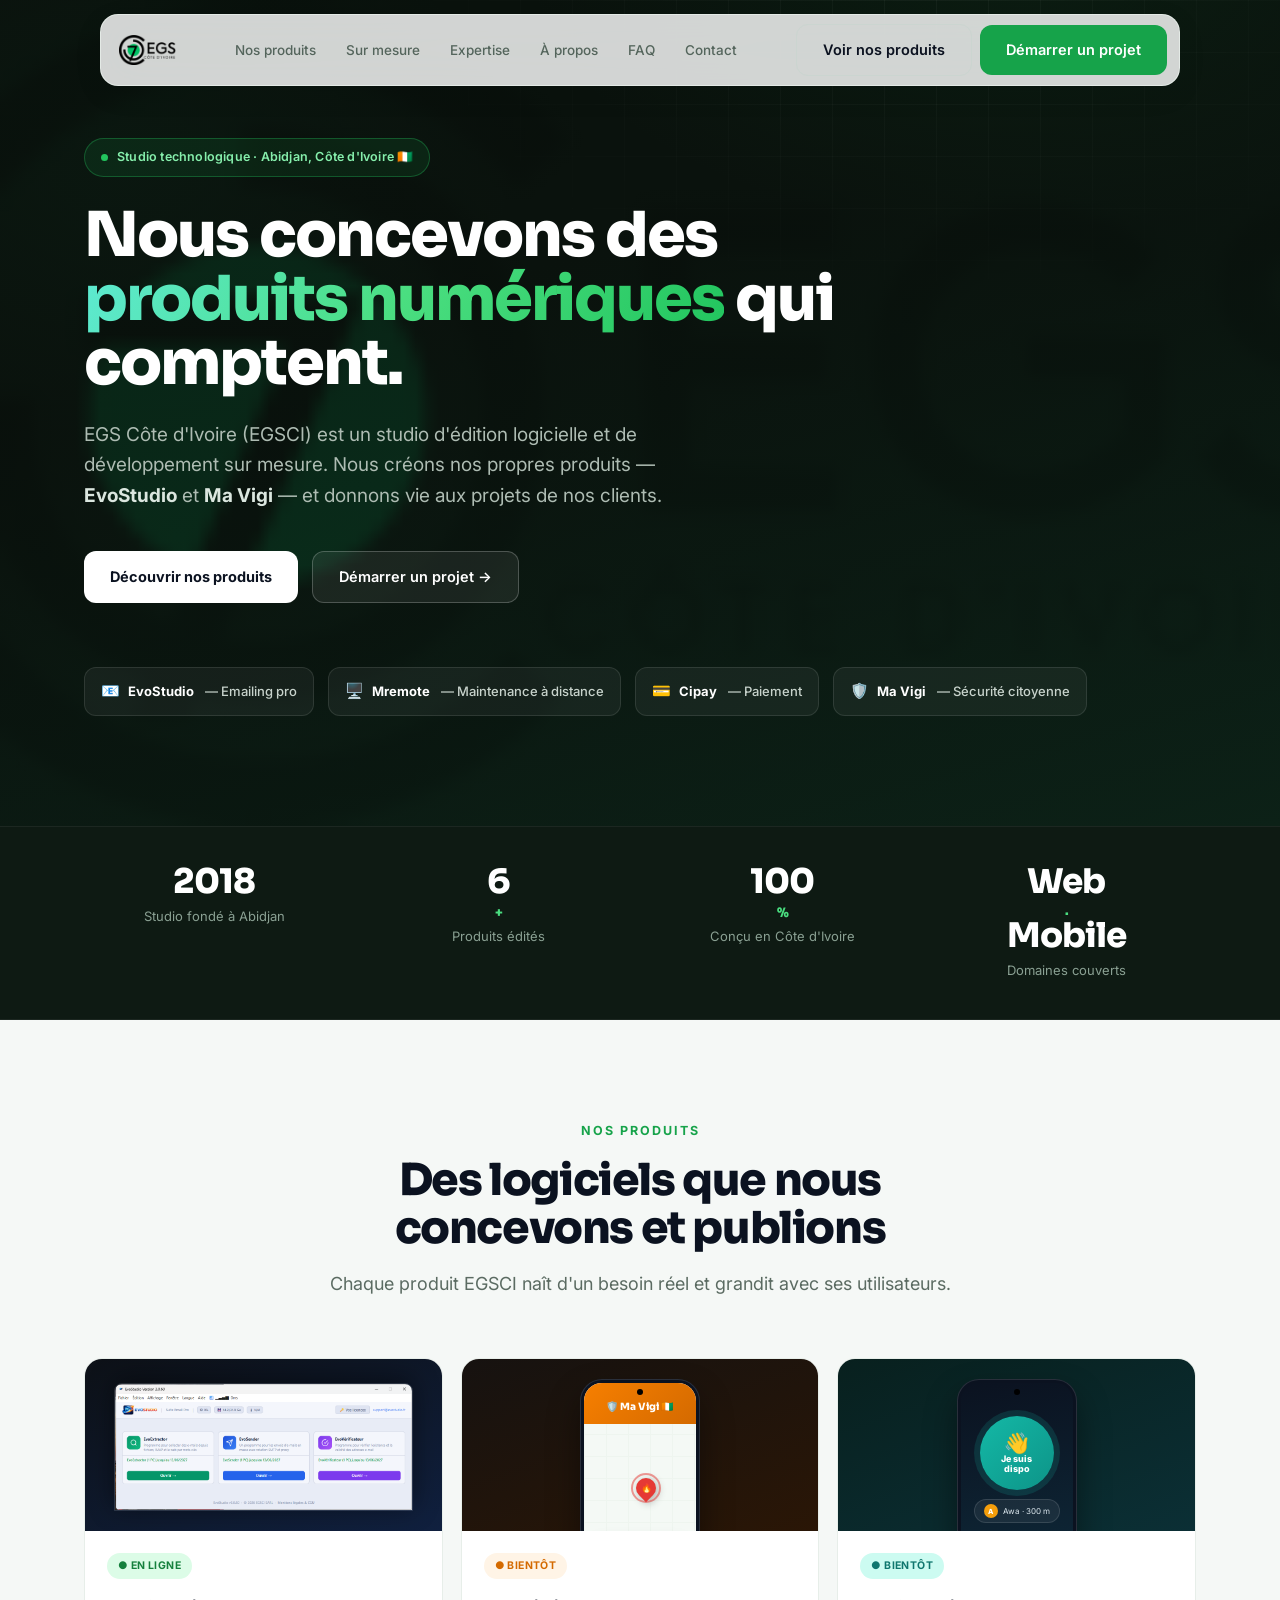
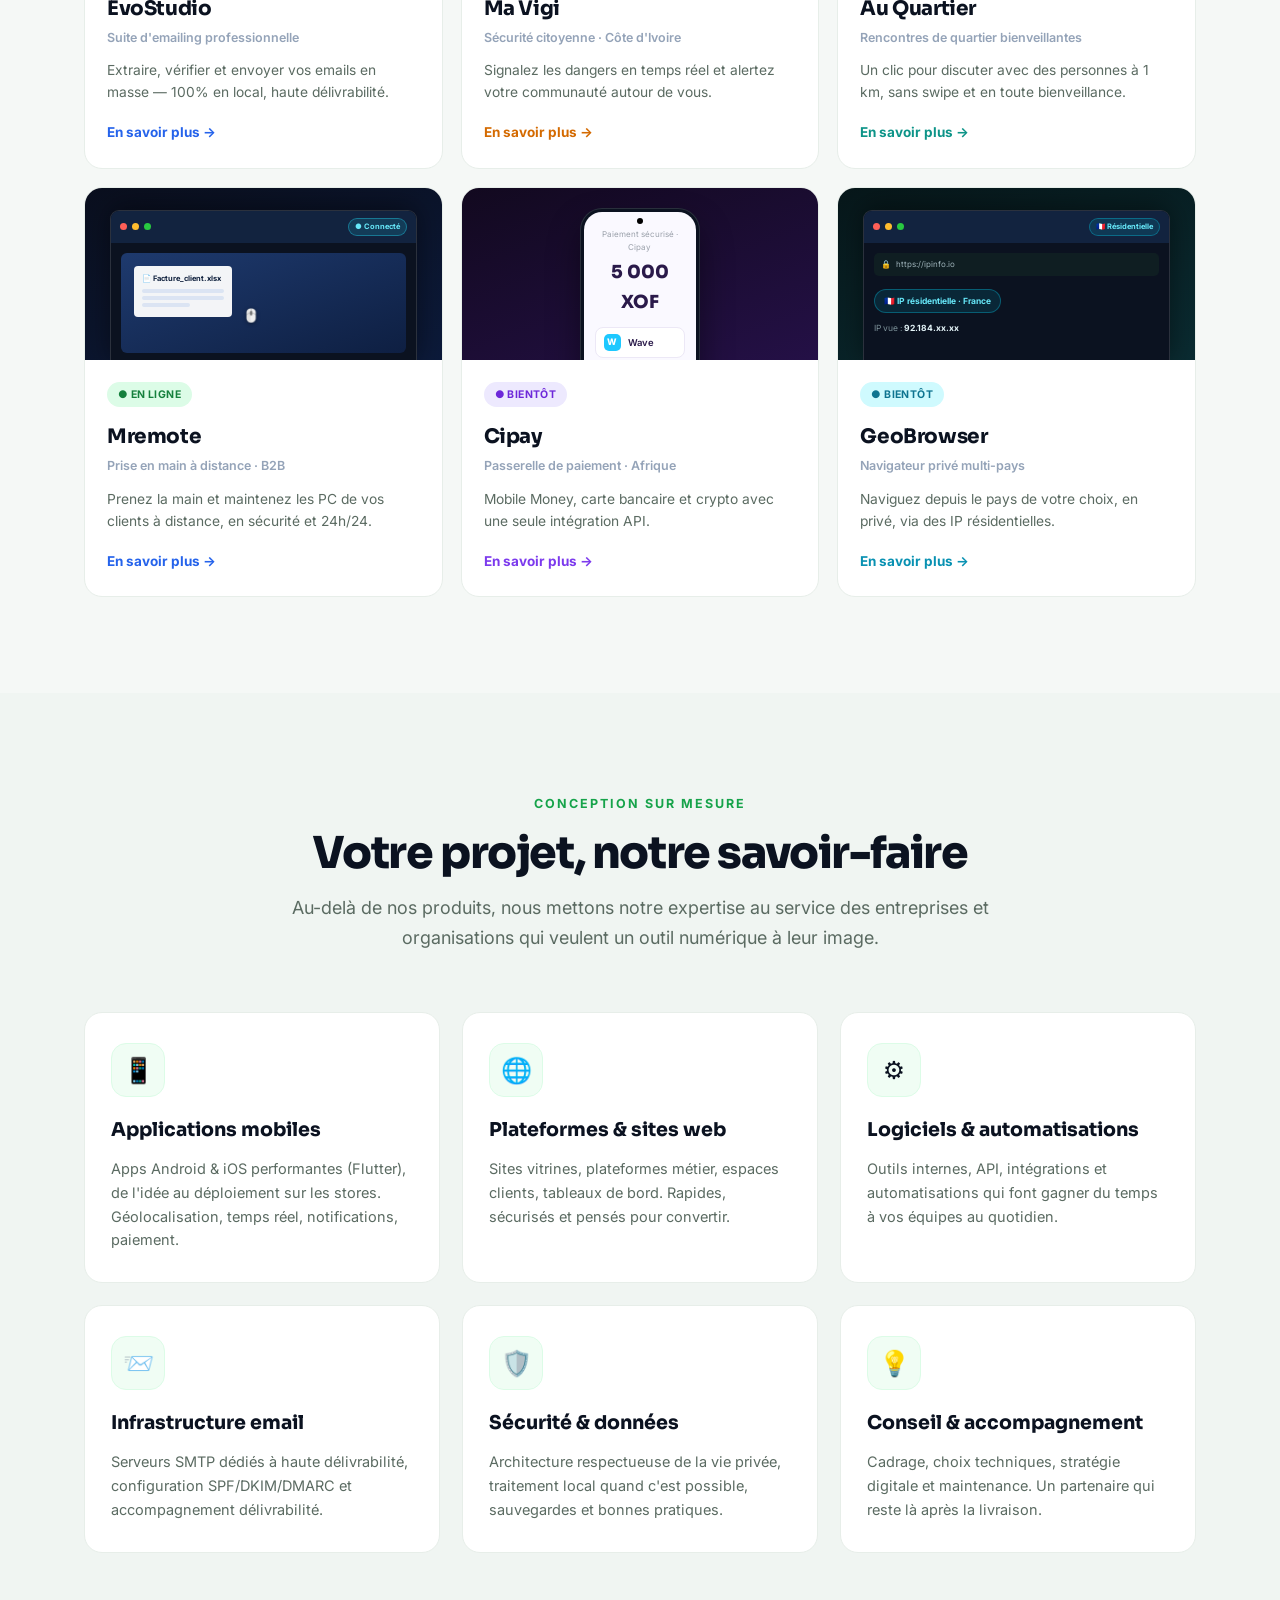
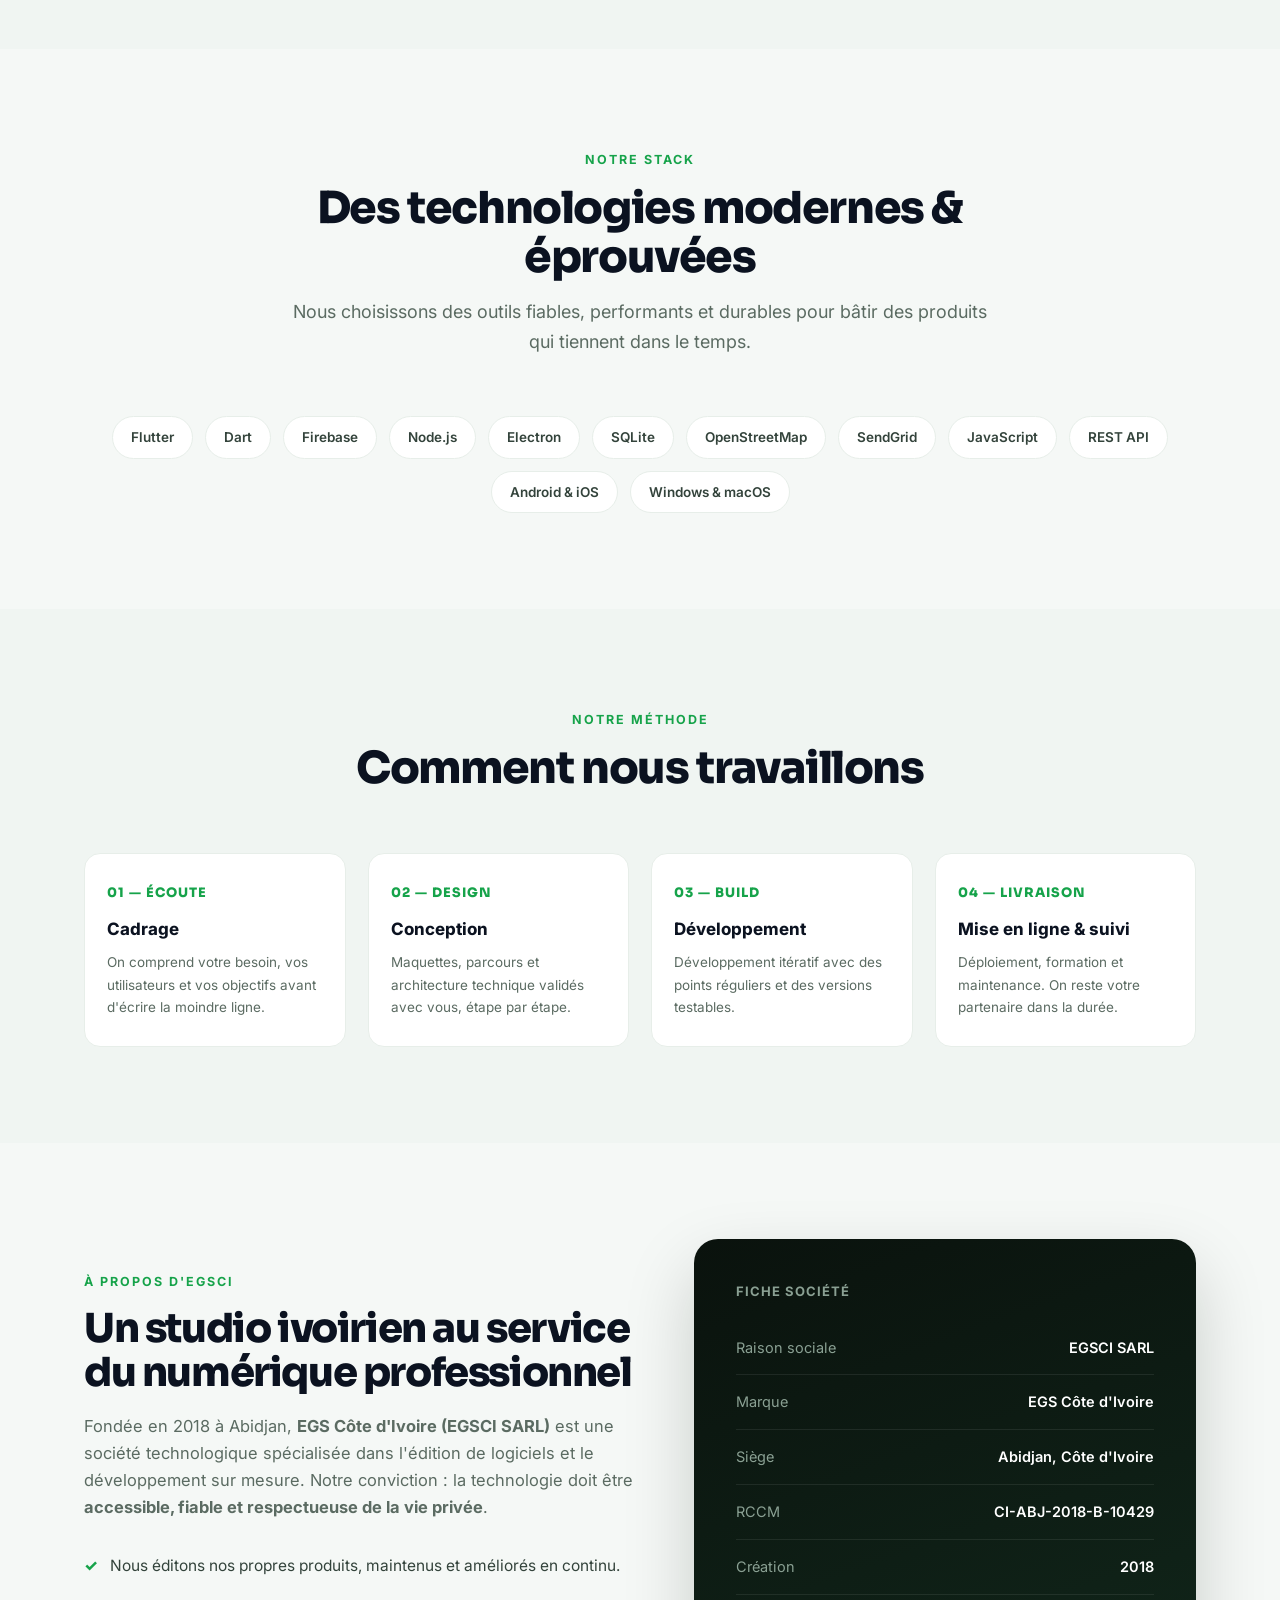
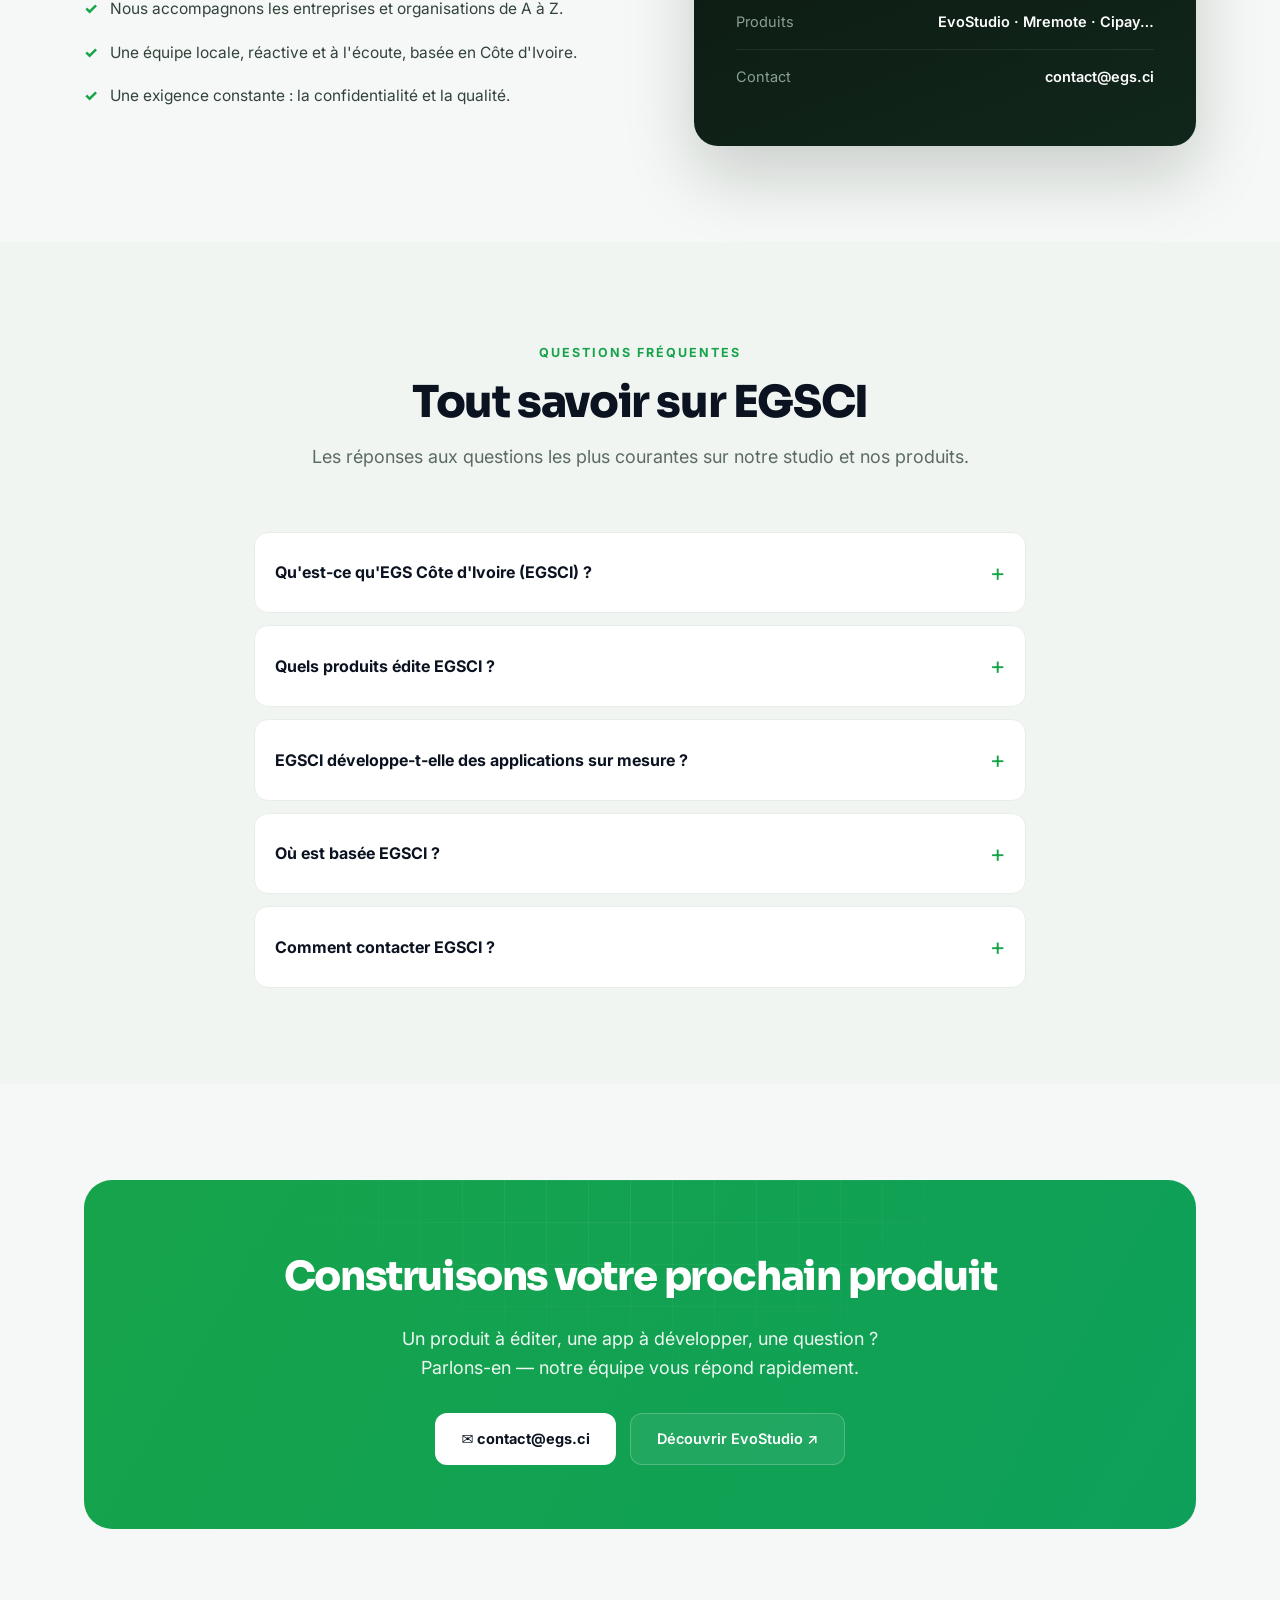
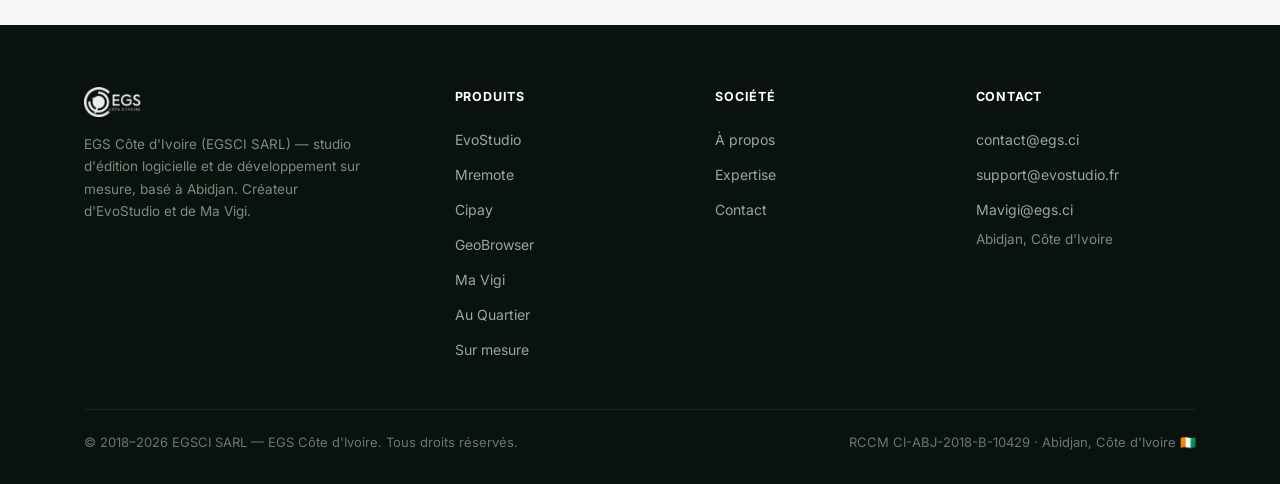
==== commit bbe3d0be: "site egs.ci: maj index.html (nouvelles applications) Co-Authored-By: Claude Opus 4.8 <noreply@anthro" ====
--- a/index.html
+++ b/index.html
@@ -4,8 +4,8 @@
 <meta charset="UTF-8" />
 <meta name="viewport" content="width=device-width, initial-scale=1.0" />
 <title>EGS Côte d'Ivoire — Studio de logiciels & solutions numériques</title>
-<meta name="description" content="EGSCI (EGS Côte d'Ivoire) est un studio technologique basé à Abidjan. Nous éditons des produits — EvoStudio (emailing) et Ma Vigi (sécurité citoyenne) — et concevons des applications sur mesure." />
-<meta name="keywords" content="EGSCI, EGS Côte d'Ivoire, EvoStudio, Ma Vigi, développement application Abidjan, logiciel sur mesure Côte d'Ivoire, application mobile Flutter, studio numérique" />
+<meta name="description" content="EGSCI (EGS Côte d'Ivoire) est un studio technologique basé à Abidjan. Nous éditons nos produits — EvoStudio (emailing), Mremote (maintenance PC à distance), Cipay (paiement) et Ma Vigi (sécurité citoyenne) — et concevons des applications sur mesure." />
+<meta name="keywords" content="EGSCI, EGS Côte d'Ivoire, EvoStudio, Mremote, Cipay, GeoBrowser, Ma Vigi, prise en main à distance, passerelle de paiement Afrique, développement application Abidjan, logiciel sur mesure Côte d'Ivoire, studio numérique" />
 <meta name="author" content="EGSCI SARL" />
 <meta name="robots" content="index, follow, max-image-preview:large" />
 <meta name="theme-color" content="#0c1410" />
@@ -24,10 +24,13 @@
 <meta name="twitter:image" content="https://egs.ci/logo-egsci.png" />
 <script type="application/ld+json">
 {"@context":"https://schema.org","@graph":[
- {"@type":"Organization","@id":"https://egs.ci/#org","name":"EGS Côte d'Ivoire","legalName":"EGSCI SARL","alternateName":"EGSCI","url":"https://egs.ci/","logo":"https://egs.ci/logo-egsci.png","email":"contact@egs.ci","foundingDate":"2018","address":{"@type":"PostalAddress","addressLocality":"Abidjan","addressCountry":"CI"},"areaServed":["CI","FR"],"identifier":"RCCM CI-ABJ-2018-B-10429","makesOffer":[{"@type":"Offer","itemOffered":{"@type":"SoftwareApplication","name":"EvoStudio","applicationCategory":"BusinessApplication"}},{"@type":"Offer","itemOffered":{"@type":"MobileApplication","name":"Ma Vigi","applicationCategory":"LifestyleApplication"}},{"@type":"Offer","itemOffered":{"@type":"MobileApplication","name":"Au Quartier","applicationCategory":"SocialNetworkingApplication"}}]},
+ {"@type":"Organization","@id":"https://egs.ci/#org","name":"EGS Côte d'Ivoire","legalName":"EGSCI SARL","alternateName":"EGSCI","url":"https://egs.ci/","logo":"https://egs.ci/logo-egsci.png","email":"contact@egs.ci","foundingDate":"2018","address":{"@type":"PostalAddress","addressLocality":"Abidjan","addressCountry":"CI"},"areaServed":["CI","FR"],"identifier":"RCCM CI-ABJ-2018-B-10429","makesOffer":[{"@type":"Offer","itemOffered":{"@type":"SoftwareApplication","name":"EvoStudio","applicationCategory":"BusinessApplication"}},{"@type":"Offer","itemOffered":{"@type":"MobileApplication","name":"Ma Vigi","applicationCategory":"LifestyleApplication"}},{"@type":"Offer","itemOffered":{"@type":"MobileApplication","name":"Au Quartier","applicationCategory":"SocialNetworkingApplication"}},{"@type":"Offer","itemOffered":{"@type":"WebApplication","name":"Mremote","applicationCategory":"BusinessApplication"}},{"@type":"Offer","itemOffered":{"@type":"WebApplication","name":"Cipay","applicationCategory":"FinanceApplication"}},{"@type":"Offer","itemOffered":{"@type":"SoftwareApplication","name":"GeoBrowser","applicationCategory":"SecurityApplication"}}]},
  {"@type":"WebSite","@id":"https://egs.ci/#website","url":"https://egs.ci/","name":"EGS Côte d'Ivoire","inLanguage":"fr-FR","publisher":{"@id":"https://egs.ci/#org"}},
  {"@type":"SoftwareApplication","name":"EvoStudio","operatingSystem":"Windows, macOS","applicationCategory":"BusinessApplication","url":"https://evostudio.fr/","inLanguage":"fr-FR","publisher":{"@id":"https://egs.ci/#org"},"description":"Suite professionnelle d'emailing : extraction, vérification et envoi d'emails en masse."},
  {"@type":"MobileApplication","name":"Ma Vigi","operatingSystem":"Android, iOS","applicationCategory":"LifestyleApplication","url":"https://mavigi.ci/","inLanguage":"fr-FR","publisher":{"@id":"https://egs.ci/#org"},"description":"Application de signalement de dangers et de vigilance citoyenne en Côte d'Ivoire."},
+ {"@type":"WebApplication","name":"Mremote","operatingSystem":"Windows","applicationCategory":"BusinessApplication","url":"https://mremote.io/","inLanguage":"fr-FR","publisher":{"@id":"https://egs.ci/#org"},"description":"Service B2B de prise en main et de maintenance de PC clients à distance, 24h/24 : contrôle temps réel, déploiement par clé d'enrôlement et console d'administration.","offers":{"@type":"Offer","description":"Essai gratuit 7 jours","price":"0","priceCurrency":"XOF"}},
+ {"@type":"WebApplication","name":"Cipay","operatingSystem":"Web, API REST","applicationCategory":"FinanceApplication","url":"https://egs.ci/cipay.html","inLanguage":"fr-FR","publisher":{"@id":"https://egs.ci/#org"},"description":"Passerelle et agrégateur de paiement pour l'Afrique de l'Ouest : Mobile Money (Wave, Orange Money, MTN, Moov, Djamo), carte bancaire et crypto via une seule intégration API, avec webhooks signés et comptabilité en partie double."},
+ {"@type":"SoftwareApplication","name":"GeoBrowser","operatingSystem":"Windows, macOS","applicationCategory":"SecurityApplication","url":"https://egs.ci/geobrowser.html","inLanguage":"fr-FR","publisher":{"@id":"https://egs.ci/#org"},"description":"Navigateur de bureau axé confidentialité : naviguez depuis le pays de votre choix via des IP résidentielles, avec profils par pays, protection anti-fuite WebRTC/DNS et test d'étanchéité intégré."},
  {"@type":"FAQPage","@id":"https://egs.ci/#faq","mainEntity":[
    {"@type":"Question","name":"Qu'est-ce qu'EGS Côte d'Ivoire (EGSCI) ?","acceptedAnswer":{"@type":"Answer","text":"EGSCI SARL est une société technologique ivoirienne fondée en 2018 à Abidjan, spécialisée dans l'édition de logiciels et le développement d'applications sur mesure. Elle édite la suite d'emailing EvoStudio et l'application de sécurité citoyenne Ma Vigi."}},
    {"@type":"Question","name":"Quels produits édite EGSCI ?","acceptedAnswer":{"@type":"Answer","text":"EGSCI édite EvoStudio, une suite professionnelle d'emailing (extraction, vérification et envoi d'emails en masse), et Ma Vigi, une application mobile de signalement de dangers et de vigilance citoyenne en Côte d'Ivoire."}},
@@ -230,6 +233,33 @@
 .maq .btn-disp span{font-size:20px}
 .maq .maq-row{display:flex;align-items:center;gap:5px;background:rgba(255,255,255,.06);border:1px solid rgba(255,255,255,.12);border-radius:99px;padding:4px 9px;font-size:8px;color:#dbe7ee}
 .maq .maq-row i{width:14px;height:14px;border-radius:50%;font-style:normal;display:inline-flex;align-items:center;justify-content:center;font-size:7px;font-weight:800;color:#fff}
+/* nouvelles apps : fonds de carte */
+.pg-head.mre{background:linear-gradient(160deg,#0a0f1e,#0c1a3a)}
+.pg-head.cip{background:linear-gradient(160deg,#12091f,#241046)}
+.pg-head.geo{background:linear-gradient(160deg,#07171a,#0a2b31)}
+/* mini fenêtre (Mremote / GeoBrowser) */
+.mwin{width:86%;margin-top:22px;border-radius:9px 9px 0 0;overflow:hidden;border:1px solid rgba(255,255,255,.13);box-shadow:0 -4px 26px rgba(0,0,0,.42);background:#0b1220}
+.mwin .mwb{display:flex;align-items:center;gap:5px;padding:7px 9px;background:#12233f}
+.mwin .mwb i{width:7px;height:7px;border-radius:50%;display:block}
+.mwin .mwb .mwbadge{margin-left:auto;font-size:7.5px;font-weight:700;padding:2px 6px;border-radius:99px}
+.mwin .mwbody{height:120px;padding:10px}
+.mre-scr{height:100%;border-radius:6px;background:linear-gradient(160deg,#1e3a6e,#0e1f42);position:relative;overflow:hidden}
+.mre-scr .mrw{position:absolute;top:13px;left:13px;width:98px;background:rgba(255,255,255,.95);border-radius:4px;padding:7px 8px}
+.mre-scr .mrw b{font-size:7.5px;color:#12233f;display:block;margin-bottom:4px}
+.mre-scr .mrw .l{height:4px;border-radius:2px;background:#dbe4f3;margin-bottom:3px}
+.mre-scr .mrw .l.s{width:58%}
+.mre-scr .cur{position:absolute;top:52px;left:122px;font-size:13px;filter:drop-shadow(0 1px 2px rgba(0,0,0,.4))}
+.geo-addr{display:flex;align-items:center;gap:5px;background:#0f1e22;border-radius:5px;padding:5px 7px;margin-bottom:9px}
+.geo-addr .lk{color:#28c840;font-size:8px}.geo-addr .u{font-size:8px;color:#9fb4bb}
+.geo-flag{display:inline-flex;align-items:center;gap:5px;background:rgba(6,182,212,.13);border:1px solid rgba(6,182,212,.38);border-radius:99px;padding:4px 9px;font-size:8.5px;color:#67e8f9;font-weight:700;margin-bottom:8px}
+.geo-ip{font-size:8.5px;color:#7c9198}.geo-ip b{color:#e6f6fa}
+/* mini paiement Cipay (dans .mphone) */
+.cip-pay{flex:1;background:#faf9ff;display:flex;flex-direction:column;padding:12px 11px}
+.cip-pay .lbl{font-size:8px;color:#9aa0aa;text-align:center;margin-top:4px}
+.cip-pay .amt{font-family:'Sora';font-weight:800;font-size:18px;color:#2a1a4a;text-align:center;margin:4px 0 10px}
+.cip-pay .pill{display:flex;align-items:center;gap:7px;background:#fff;border:1px solid #ece8f6;border-radius:8px;padding:6px 8px;margin-bottom:5px;font-size:9.5px;color:#2a1a4a;font-weight:600}
+.cip-pay .pill .d{width:17px;height:17px;border-radius:5px;display:flex;align-items:center;justify-content:center;color:#fff;font-size:9px;font-weight:800;flex-shrink:0}
+.cip-pay .ok{margin-top:auto;text-align:center;font-size:9.5px;font-weight:800;color:#16a34a}
 @media(max-width:900px){.prodgrid{grid-template-columns:1fr}}
 
 /* SUR MESURE */
@@ -352,8 +382,9 @@
     </div>
     <div class="hero-meta">
       <span class="chip"><span class="ic">📧</span> <b>EvoStudio</b>&nbsp;— Emailing pro</span>
+      <span class="chip"><span class="ic">🖥️</span> <b>Mremote</b>&nbsp;— Maintenance à distance</span>
+      <span class="chip"><span class="ic">💳</span> <b>Cipay</b>&nbsp;— Paiement</span>
       <span class="chip"><span class="ic">🛡️</span> <b>Ma Vigi</b>&nbsp;— Sécurité citoyenne</span>
-      <span class="chip"><span class="ic">⚙️</span> <b>Sur mesure</b>&nbsp;— Web & mobile</span>
     </div>
   </div>
 </header>
@@ -362,7 +393,7 @@
 <div class="stat-band">
   <div class="wrap">
     <div class="stat"><b>2018</b><span>Studio fondé à Abidjan</span></div>
-    <div class="stat"><b>3<span class="u">+</span></b><span>Produits édités</span></div>
+    <div class="stat"><b>6<span class="u">+</span></b><span>Produits édités</span></div>
     <div class="stat"><b>100<span class="u">%</span></b><span>Conçu en Côte d'Ivoire</span></div>
     <div class="stat"><b>Web<span class="u">·</span>Mobile</b><span>Domaines couverts</span></div>
   </div>
@@ -429,6 +460,70 @@
           <a href="/au-quartier.html" class="pg-link" style="color:#0d9488">En savoir plus →</a>
         </div>
       </div>
+      <!-- Mremote -->
+      <div class="pg-card app">
+        <div class="pg-head mre">
+          <div class="mwin">
+            <div class="mwb"><i style="background:#ff5f57"></i><i style="background:#febc2e"></i><i style="background:#28c840"></i><span class="mwbadge" style="color:#67e8f9;background:rgba(34,211,238,.14);border:1px solid rgba(34,211,238,.4)">● Connecté</span></div>
+            <div class="mwbody">
+              <div class="mre-scr">
+                <div class="mrw"><b>📄 Facture_client.xlsx</b><div class="l"></div><div class="l"></div><div class="l s"></div></div>
+                <div class="cur">🖱️</div>
+              </div>
+            </div>
+          </div>
+        </div>
+        <div class="pg-body">
+          <span class="pg-tag" style="background:#dcfce7;color:#15803d">● En ligne</span>
+          <h3>Mremote</h3>
+          <div class="pg-role">Prise en main à distance · B2B</div>
+          <p>Prenez la main et maintenez les PC de vos clients à distance, en sécurité et 24h/24.</p>
+          <a href="/mremote.html" class="pg-link" style="color:#2563eb">En savoir plus →</a>
+        </div>
+      </div>
+      <!-- Cipay -->
+      <div class="pg-card app">
+        <div class="pg-head cip">
+          <div class="mphone"><div class="ms">
+            <div class="mhole"></div>
+            <div class="cip-pay">
+              <div class="lbl">Paiement sécurisé · Cipay</div>
+              <div class="amt">5 000 XOF</div>
+              <div class="pill"><span class="d" style="background:#1dc8ff">W</span> Wave</div>
+              <div class="pill"><span class="d" style="background:#635bff">💳</span> Carte bancaire</div>
+              <div class="pill"><span class="d" style="background:#26a17b">₮</span> Crypto USDT</div>
+              <div class="ok">✓ Encaissé</div>
+            </div>
+          </div></div>
+        </div>
+        <div class="pg-body">
+          <span class="pg-tag" style="background:#ede9fe;color:#6d28d9">● Bientôt</span>
+          <h3>Cipay</h3>
+          <div class="pg-role">Passerelle de paiement · Afrique</div>
+          <p>Mobile Money, carte bancaire et crypto avec une seule intégration API.</p>
+          <a href="/cipay.html" class="pg-link" style="color:#7c3aed">En savoir plus →</a>
+        </div>
+      </div>
+      <!-- GeoBrowser -->
+      <div class="pg-card app">
+        <div class="pg-head geo">
+          <div class="mwin">
+            <div class="mwb"><i style="background:#ff5f57"></i><i style="background:#febc2e"></i><i style="background:#28c840"></i><span class="mwbadge" style="color:#67e8f9;background:rgba(6,182,212,.14);border:1px solid rgba(6,182,212,.4)">🇫🇷 Résidentielle</span></div>
+            <div class="mwbody">
+              <div class="geo-addr"><span class="lk">🔒</span><span class="u">https://ipinfo.io</span></div>
+              <div class="geo-flag">🇫🇷 IP résidentielle · France</div>
+              <div class="geo-ip">IP vue : <b>92.184.xx.xx</b></div>
+            </div>
+          </div>
+        </div>
+        <div class="pg-body">
+          <span class="pg-tag" style="background:#cffafe;color:#0e7490">● Bientôt</span>
+          <h3>GeoBrowser</h3>
+          <div class="pg-role">Navigateur privé multi-pays</div>
+          <p>Naviguez depuis le pays de votre choix, en privé, via des IP résidentielles.</p>
+          <a href="/geobrowser.html" class="pg-link" style="color:#0891b2">En savoir plus →</a>
+        </div>
+      </div>
     </div>
   </div>
 </section>
@@ -529,7 +624,7 @@
         <div class="row"><span>Siège</span><b>Abidjan, Côte d'Ivoire</b></div>
         <div class="row"><span>RCCM</span><b>CI-ABJ-2018-B-10429</b></div>
         <div class="row"><span>Création</span><b>2018</b></div>
-        <div class="row"><span>Produits</span><b>EvoStudio · Ma Vigi</b></div>
+        <div class="row"><span>Produits</span><b>EvoStudio · Mremote · Cipay…</b></div>
         <div class="row"><span>Contact</span><b>contact@egs.ci</b></div>
       </div>
     </div>
@@ -546,7 +641,7 @@
     </div>
     <div class="faq-list">
       <details class="faq-q"><summary>Qu'est-ce qu'EGS Côte d'Ivoire (EGSCI) ?</summary><div>EGSCI SARL est une société technologique ivoirienne fondée en 2018 à Abidjan, spécialisée dans l'édition de logiciels et le développement d'applications sur mesure. Elle édite notamment la suite d'emailing EvoStudio et l'application de sécurité citoyenne Ma Vigi.</div></details>
-      <details class="faq-q"><summary>Quels produits édite EGSCI ?</summary><div>EGSCI édite <strong>EvoStudio</strong> (suite professionnelle d'emailing : extraction, vérification et envoi d'emails en masse) et <strong>Ma Vigi</strong> (application mobile de signalement de dangers et de vigilance citoyenne en Côte d'Ivoire).</div></details>
+      <details class="faq-q"><summary>Quels produits édite EGSCI ?</summary><div>EGSCI édite plusieurs produits : <strong>EvoStudio</strong> (suite d'emailing : extraction, vérification et envoi en masse), <strong>Mremote</strong> (prise en main et maintenance de PC à distance, 24h/24), <strong>Cipay</strong> (passerelle de paiement Mobile Money, carte et crypto), <strong>GeoBrowser</strong> (navigateur privé multi-pays) et <strong>Ma Vigi</strong> (vigilance citoyenne en Côte d'Ivoire).</div></details>
       <details class="faq-q"><summary>EGSCI développe-t-elle des applications sur mesure ?</summary><div>Oui. Au-delà de ses propres produits, EGSCI conçoit des applications mobiles (Android & iOS), des plateformes web, des logiciels métier et des automatisations pour les entreprises et organisations.</div></details>
       <details class="faq-q"><summary>Où est basée EGSCI ?</summary><div>EGSCI est basée à Abidjan, en Côte d'Ivoire (RCCM CI-ABJ-2018-B-10429), et intervient aussi bien localement qu'à l'international.</div></details>
       <details class="faq-q"><summary>Comment contacter EGSCI ?</summary><div>Par email à <a href="mailto:contact@egs.ci">contact@egs.ci</a> pour toute demande générale, partenariat ou projet de développement sur mesure.</div></details>
@@ -579,6 +674,9 @@
       <div class="foot-col">
         <h5>Produits</h5>
         <a href="/evostudio.html">EvoStudio</a>
+        <a href="/mremote.html">Mremote</a>
+        <a href="/cipay.html">Cipay</a>
+        <a href="/geobrowser.html">GeoBrowser</a>
         <a href="/ma-vigi.html">Ma Vigi</a>
         <a href="/au-quartier.html">Au Quartier</a>
         <a href="/sur-mesure.html">Sur mesure</a>
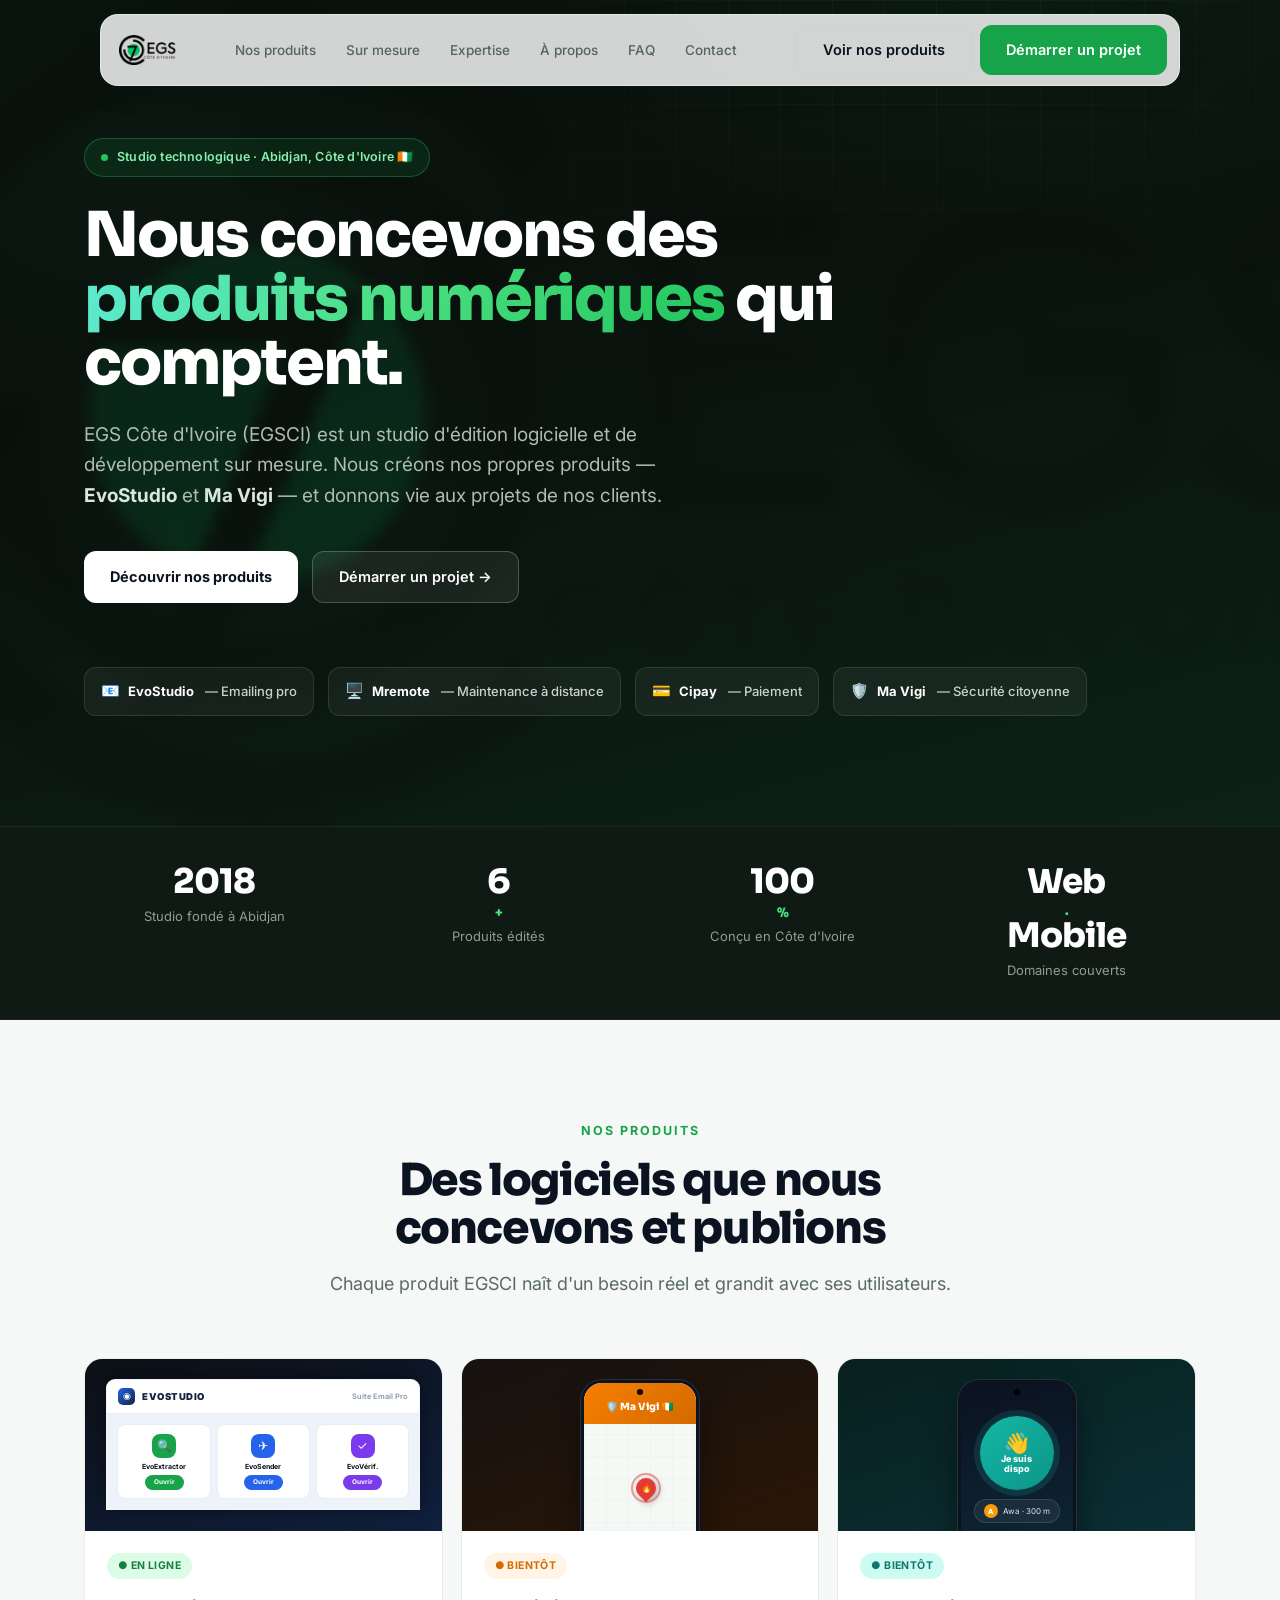
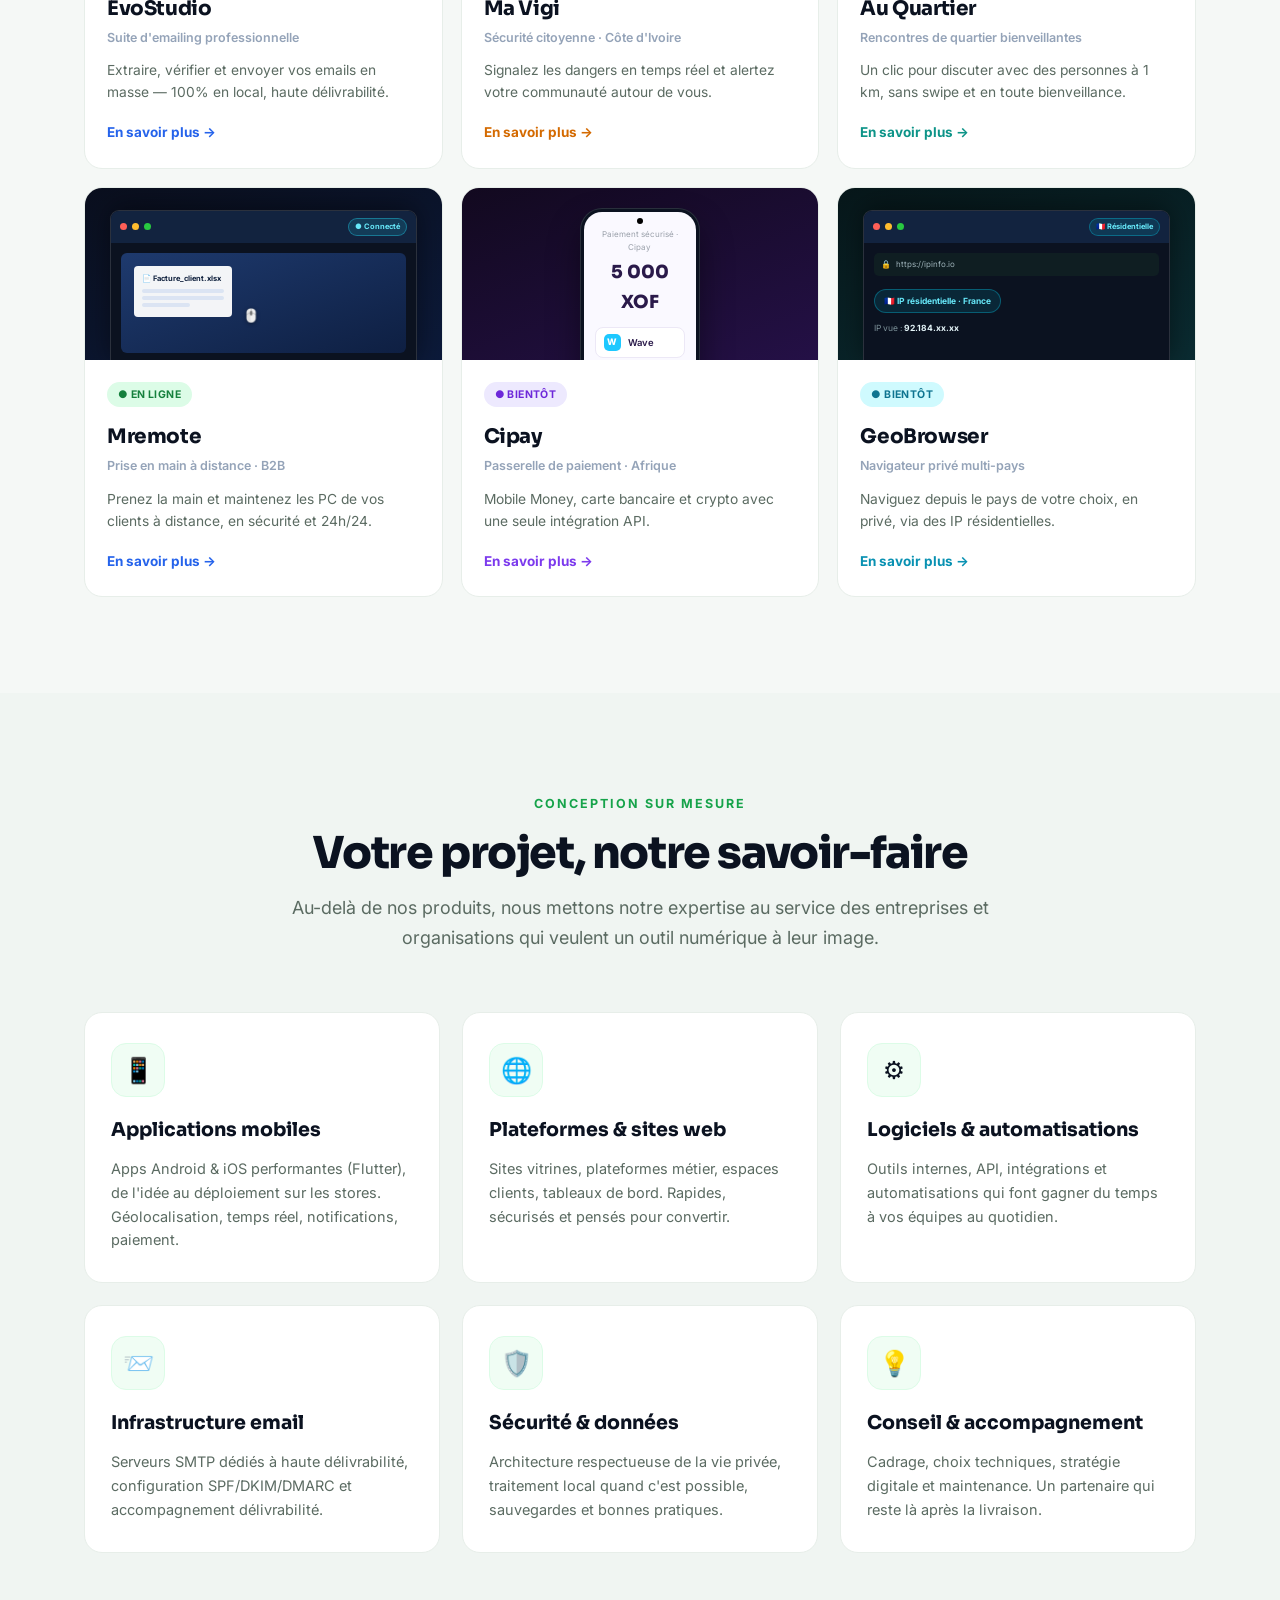
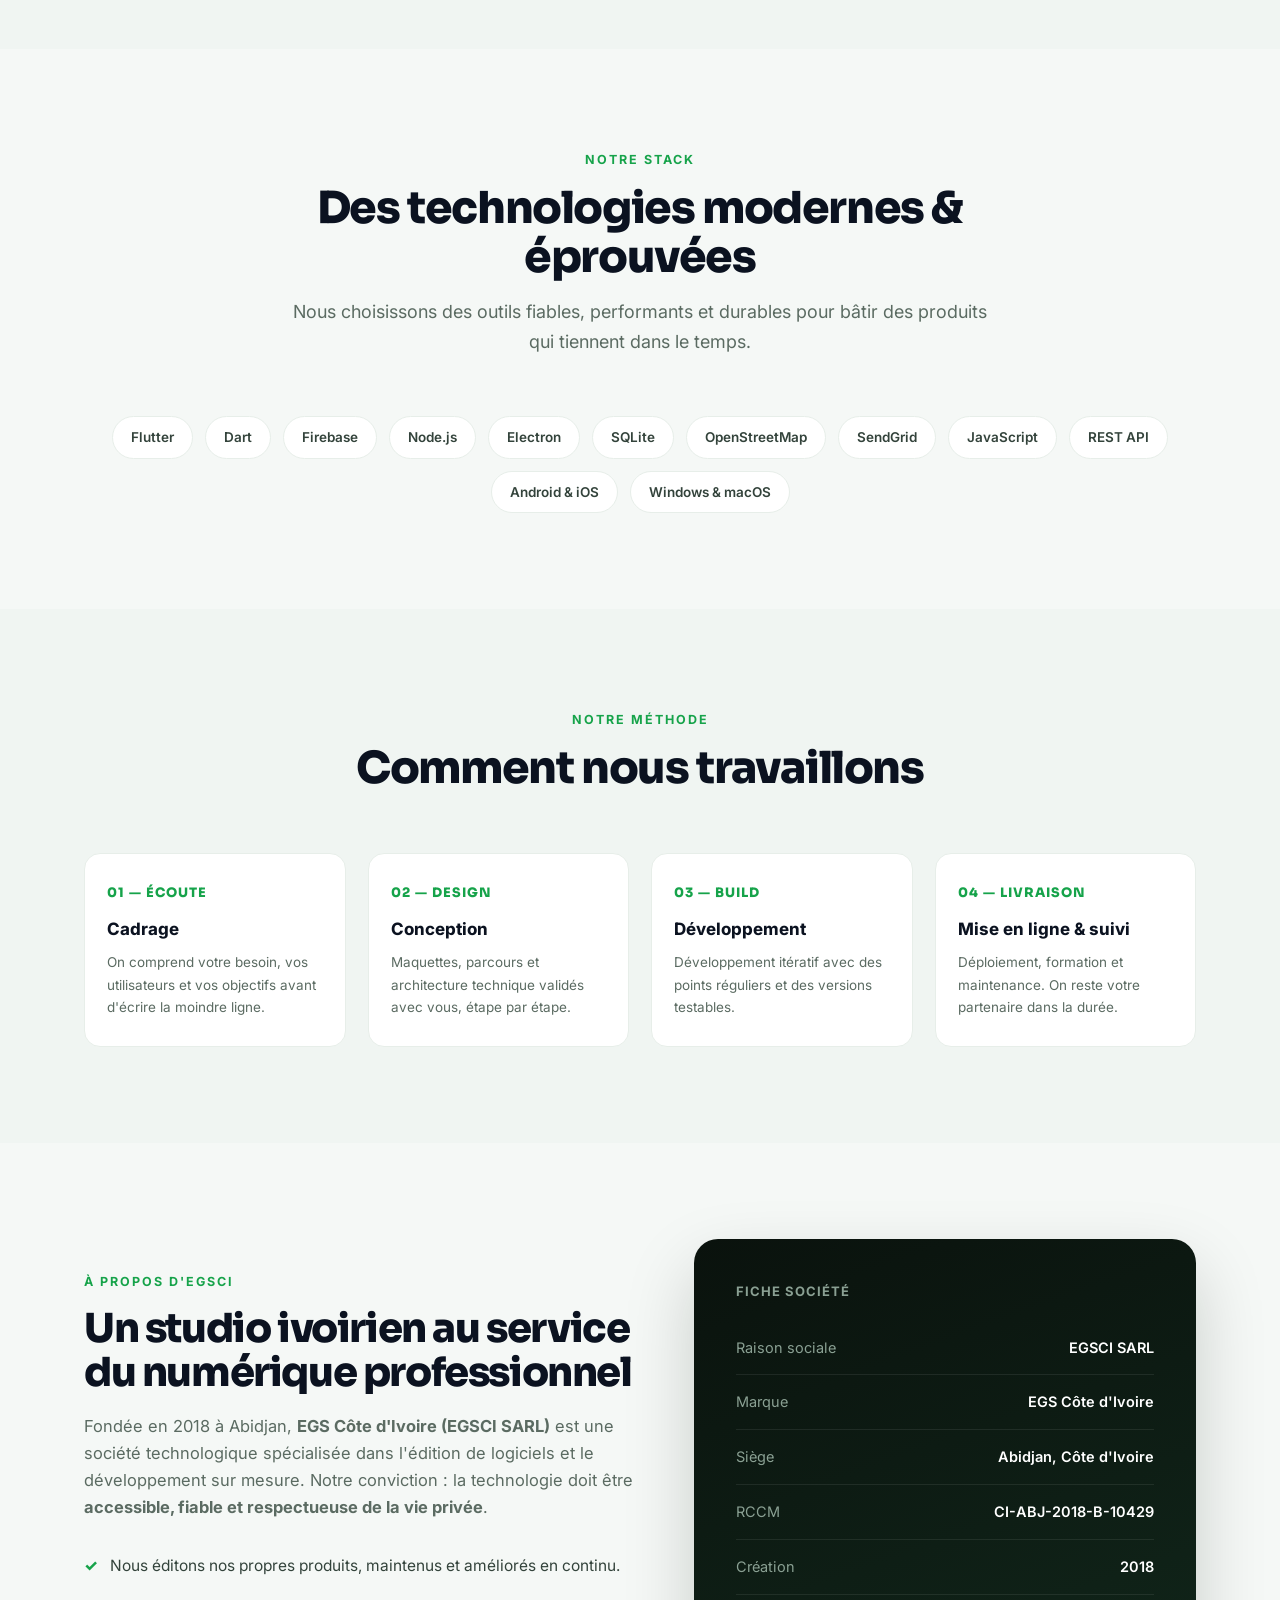
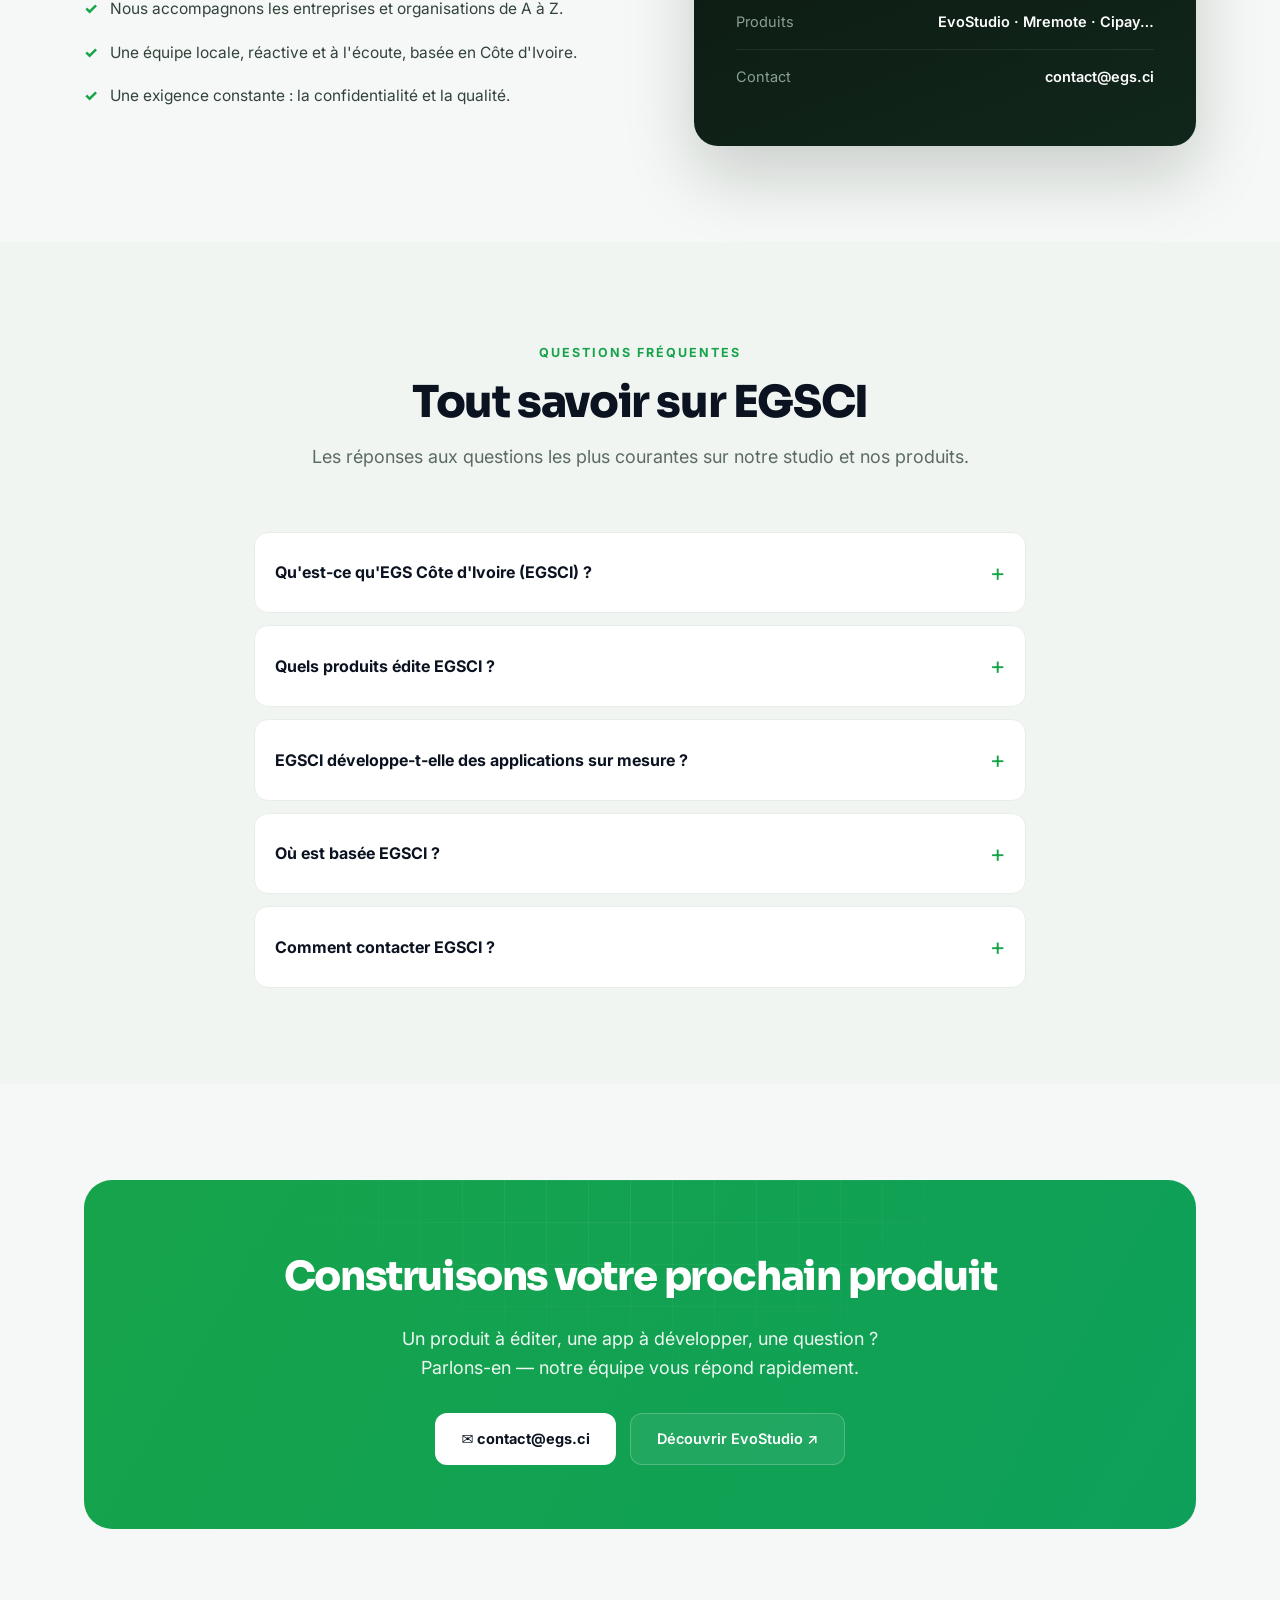
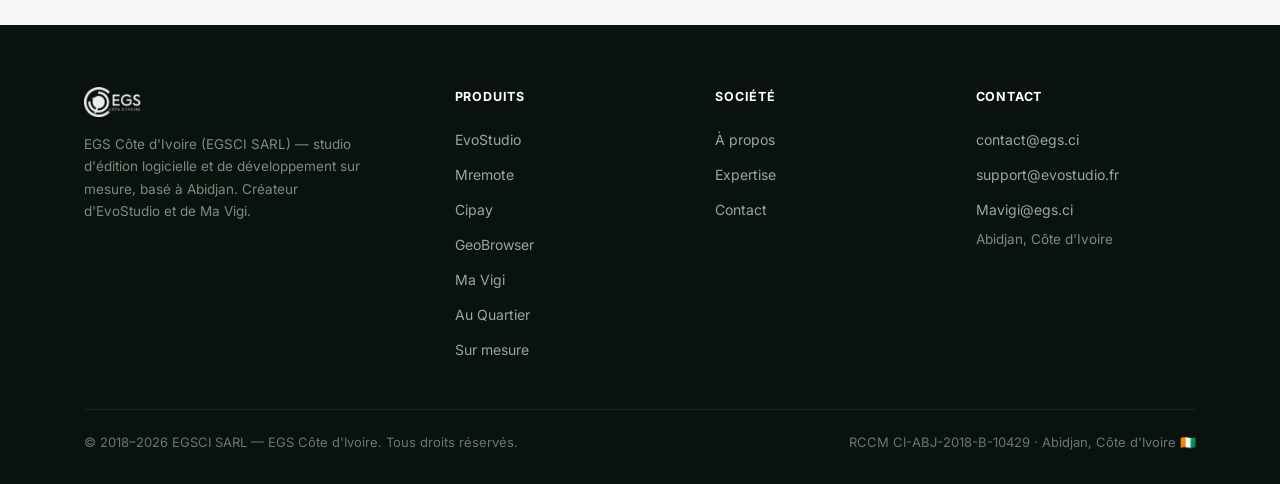
==== commit 84bdbaf2: "site egs.ci: maj index.html (nouvelles applications) Co-Authored-By: Claude Opus 4.8 <noreply@anthro" ====
--- a/index.html
+++ b/index.html
@@ -260,6 +260,17 @@
 .cip-pay .pill{display:flex;align-items:center;gap:7px;background:#fff;border:1px solid #ece8f6;border-radius:8px;padding:6px 8px;margin-bottom:5px;font-size:9.5px;color:#2a1a4a;font-weight:600}
 .cip-pay .pill .d{width:17px;height:17px;border-radius:5px;display:flex;align-items:center;justify-content:center;color:#fff;font-size:9px;font-weight:800;flex-shrink:0}
 .cip-pay .ok{margin-top:auto;text-align:center;font-size:9.5px;font-weight:800;color:#16a34a}
+/* mini hub EvoStudio (remplace l'ancien Hub.png) */
+.evo-hub{width:88%;margin-top:20px;border-radius:9px 9px 0 0;overflow:hidden;border:1px solid rgba(255,255,255,.14);box-shadow:0 -4px 26px rgba(0,0,0,.45);background:#eef3f9}
+.evo-hub .eh-bar{display:flex;align-items:center;gap:7px;padding:8px 11px;background:#fff;border-bottom:1px solid #e6edf5}
+.evo-hub .eh-logo{width:17px;height:17px;border-radius:5px;background:linear-gradient(135deg,#2563eb,#12233f);color:#fff;display:flex;align-items:center;justify-content:center;font-size:9px}
+.evo-hub .eh-ti{font-size:9.5px;font-weight:900;color:#12233f;letter-spacing:.5px}
+.evo-hub .eh-sub{font-size:7.5px;color:#8a97a8;font-weight:600;margin-left:auto}
+.evo-hub .eh-grid{display:flex;gap:6px;padding:10px}
+.evo-hub .eh-t{flex:1;background:#fff;border:1px solid #e6edf5;border-radius:8px;padding:9px 4px 8px;display:flex;flex-direction:column;align-items:center;gap:5px}
+.evo-hub .eh-t .i{width:24px;height:24px;border-radius:8px;display:flex;align-items:center;justify-content:center;font-size:12px;color:#fff}
+.evo-hub .eh-t b{font-size:7px;color:#0b1220;line-height:1}
+.evo-hub .eh-t .op{font-size:6.5px;color:#fff;font-weight:700;padding:2px 9px;border-radius:99px}
 @media(max-width:900px){.prodgrid{grid-template-columns:1fr}}
 
 /* SUR MESURE */
@@ -411,7 +422,16 @@
     <div class="prodgrid">
       <!-- EvoStudio -->
       <div class="pg-card app">
-        <div class="pg-head evo"><img src="/Hub.png" alt="Aperçu EvoStudio" class="shot" loading="lazy" /></div>
+        <div class="pg-head evo">
+          <div class="evo-hub" role="img" aria-label="Aperçu du hub EvoStudio : EvoExtractor, EvoSender, EvoVérificateur">
+            <div class="eh-bar"><span class="eh-logo">◉</span><span class="eh-ti">EVOSTUDIO</span><span class="eh-sub">Suite Email Pro</span></div>
+            <div class="eh-grid">
+              <div class="eh-t"><div class="i" style="background:#16a34a">🔍</div><b>EvoExtractor</b><span class="op" style="background:#16a34a">Ouvrir</span></div>
+              <div class="eh-t"><div class="i" style="background:#2563eb">✈️</div><b>EvoSender</b><span class="op" style="background:#2563eb">Ouvrir</span></div>
+              <div class="eh-t"><div class="i" style="background:#7c3aed">✓</div><b>EvoVérif.</b><span class="op" style="background:#7c3aed">Ouvrir</span></div>
+            </div>
+          </div>
+        </div>
         <div class="pg-body">
           <span class="pg-tag" style="background:#dcfce7;color:#15803d">● En ligne</span>
           <h3>EvoStudio</h3>
